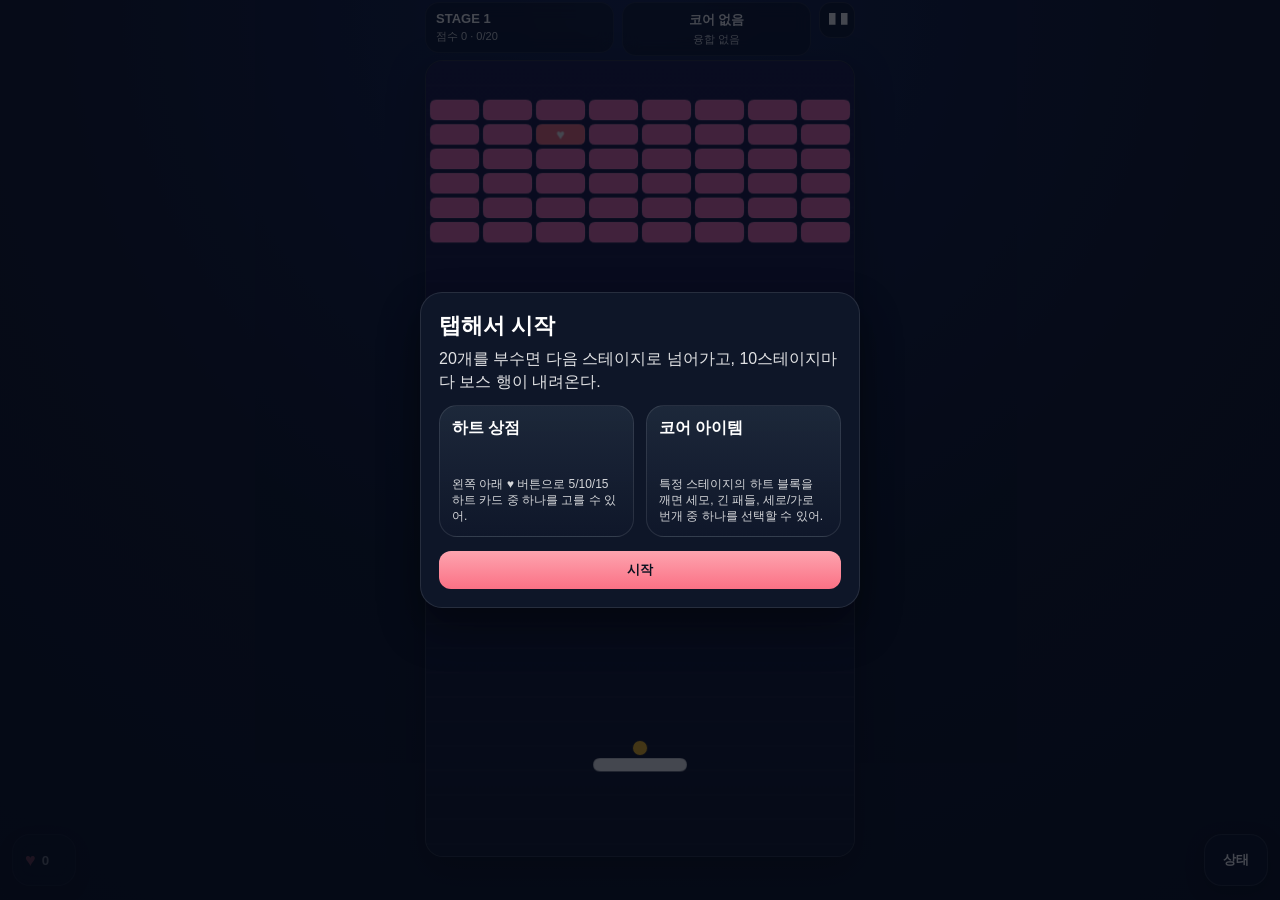
==== index.html @ 4502ea34 "Add files via upload" ====
<!DOCTYPE html>
<html lang="ko">
<head>
  <meta charset="UTF-8" />
  <meta name="viewport" content="width=device-width, initial-scale=1.0, viewport-fit=cover" />
  <meta name="theme-color" content="#0f172a" />
  <meta name="apple-mobile-web-app-capable" content="yes" />
  <meta name="apple-mobile-web-app-status-bar-style" content="black-translucent" />
  <meta name="apple-mobile-web-app-title" content="유미 벽돌깨기" />
  <title>유미 벽돌깨기</title>
  <link rel="manifest" href="manifest.json?v=7" />
  <link rel="apple-touch-icon" href="apple-touch-icon.png" />
  <link rel="stylesheet" href="styles.css?v=7" />
</head>
<body>
  <div class="app">
    <div class="topbar">
      <div class="stat-group left">
        <div id="stageInfo">STAGE 1</div>
        <div id="scoreInfo">점수 0</div>
      </div>
      <div class="stat-group center">
        <div id="itemLevelInfo">코어 없음</div>
        <div id="fusionInfo">융합 없음</div>
      </div>
      <button id="pauseBtn" class="pause-btn" aria-label="일시정지">❚❚</button>
    </div>

    <canvas id="game" width="420" height="780"></canvas>

    <button id="shopBtn" class="corner-btn shop-btn" aria-label="상점">
      <span class="heart">♥</span>
      <span id="heartCount">0</span>
    </button>

    <button id="statusBtn" class="corner-btn status-btn" aria-label="상태">상태</button>

    <div id="overlay" class="overlay hidden"></div>
  </div>

  <script src="game.js?v=7"></script>
</body>
</html>
---- styles.css ----
* { box-sizing: border-box; }
html, body {
  margin: 0;
  padding: 0;
  background: #0b1220;
  color: #fff;
  font-family: -apple-system, BlinkMacSystemFont, "Segoe UI", Roboto, sans-serif;
}
body { min-height: 100vh; }
.app {
  min-height: 100vh;
  display: flex;
  flex-direction: column;
  align-items: center;
  justify-content: flex-start;
  padding: env(safe-area-inset-top) 8px calc(8px + env(safe-area-inset-bottom));
  position: relative;
  background: radial-gradient(circle at top, #172554 0%, #0f172a 55%, #0b1120 100%);
}
.topbar {
  width: min(98vw, 430px);
  display: grid;
  grid-template-columns: 1fr 1fr auto;
  gap: 8px;
  align-items: start;
  margin: 2px 0 4px;
}
.stat-group {
  background: rgba(15, 23, 42, 0.66);
  border: 1px solid rgba(255,255,255,0.08);
  border-radius: 14px;
  padding: 8px 10px;
  backdrop-filter: blur(8px);
  min-height: 48px;
}
.stat-group.center { text-align: center; }
.stat-group > div:first-child { font-size: 13px; font-weight: 800; }
.stat-group > div:last-child { font-size: 11px; opacity: 0.82; margin-top: 3px; }
.pause-btn {
  align-self: stretch;
  width: 36px;
  height: 36px;
  border: none;
  border-radius: 12px;
  background: rgba(15,23,42,0.78);
  color: #fff;
  font-weight: 900;
  font-size: 12px;
  border: 1px solid rgba(255,255,255,0.1);
}
#game {
  width: min(98vw, 430px);
  height: auto;
  border-radius: 18px;
  border: 1px solid rgba(255,255,255,0.12);
  box-shadow: 0 12px 36px rgba(0,0,0,0.35);
  display: block;
  touch-action: none;
  background: linear-gradient(180deg, #0f172a 0%, #111827 100%);
}
.corner-btn {
  position: fixed;
  bottom: calc(14px + env(safe-area-inset-bottom));
  min-width: 64px;
  min-height: 52px;
  border: none;
  border-radius: 18px;
  padding: 8px 12px;
  font-weight: 800;
  background: rgba(15,23,42,0.85);
  color: #fff;
  border: 1px solid rgba(255,255,255,0.1);
  box-shadow: 0 6px 18px rgba(0,0,0,0.25);
  backdrop-filter: blur(8px);
}
.shop-btn { left: 12px; display: flex; align-items: center; gap: 6px; }
.shop-btn .heart { font-size: 18px; color: #fb7185; }
.shop-btn.disabled { opacity: 0.4; }
.status-btn { right: 12px; }
.overlay.hidden { display: none; }
.overlay {
  position: fixed;
  inset: 0;
  background: rgba(3,7,18,0.74);
  display: flex;
  align-items: center;
  justify-content: center;
  padding: 20px;
  z-index: 20;
}
.modal {
  width: min(94vw, 440px);
  max-height: 90vh;
  overflow-y: auto;
  background: rgba(15,23,42,0.96);
  border: 1px solid rgba(255,255,255,0.1);
  border-radius: 22px;
  box-shadow: 0 20px 40px rgba(0,0,0,0.4);
  padding: 18px;
}
.modal h2 {
  margin: 0 0 6px;
  font-size: 22px;
}
.modal p { margin: 0 0 12px; line-height: 1.45; color: rgba(255,255,255,0.88); }
.cards {
  display: grid;
  gap: 12px;
}
.cards.cols-3 {
  grid-template-columns: repeat(3, 1fr);
}
.cards.cols-2 {
  grid-template-columns: repeat(2, 1fr);
}
.card {
  border-radius: 18px;
  padding: 12px;
  background: linear-gradient(180deg, rgba(30,41,59,0.95) 0%, rgba(15,23,42,1) 100%);
  border: 1px solid rgba(255,255,255,0.1);
  min-height: 132px;
  display: flex;
  flex-direction: column;
  justify-content: space-between;
  gap: 8px;
}
.card h3 { margin: 0; font-size: 16px; }
.card .cost { font-size: 12px; font-weight: 800; color: #fda4af; }
.card .desc { font-size: 12px; color: rgba(255,255,255,0.82); line-height: 1.35; }
.card button, .modal .ghost-btn, .modal .primary-btn {
  border: none;
  border-radius: 12px;
  padding: 10px 12px;
  font-weight: 800;
  color: #08111f;
}
.card button, .modal .primary-btn { background: linear-gradient(180deg, #fda4af 0%, #fb7185 100%); }
.card button.disabled { opacity: 0.4; }
.modal .ghost-btn {
  background: rgba(255,255,255,0.08);
  color: #fff;
  border: 1px solid rgba(255,255,255,0.1);
}
.modal .actions {
  display: flex;
  gap: 10px;
  margin-top: 14px;
}
.kv { display: grid; grid-template-columns: 1fr auto; gap: 8px; padding: 6px 0; border-bottom: 1px solid rgba(255,255,255,0.08); font-size: 13px; }
.kv:last-child { border-bottom: none; }
.big-love {
  font-size: 32px;
  font-weight: 900;
  text-align: center;
  color: #fda4af;
  text-shadow: 0 0 18px rgba(251,113,133,0.5);
}
.center-note { text-align: center; }
@media (max-width: 420px) {
  .cards.cols-3 { grid-template-columns: 1fr; }
  .cards.cols-2 { grid-template-columns: 1fr; }
}
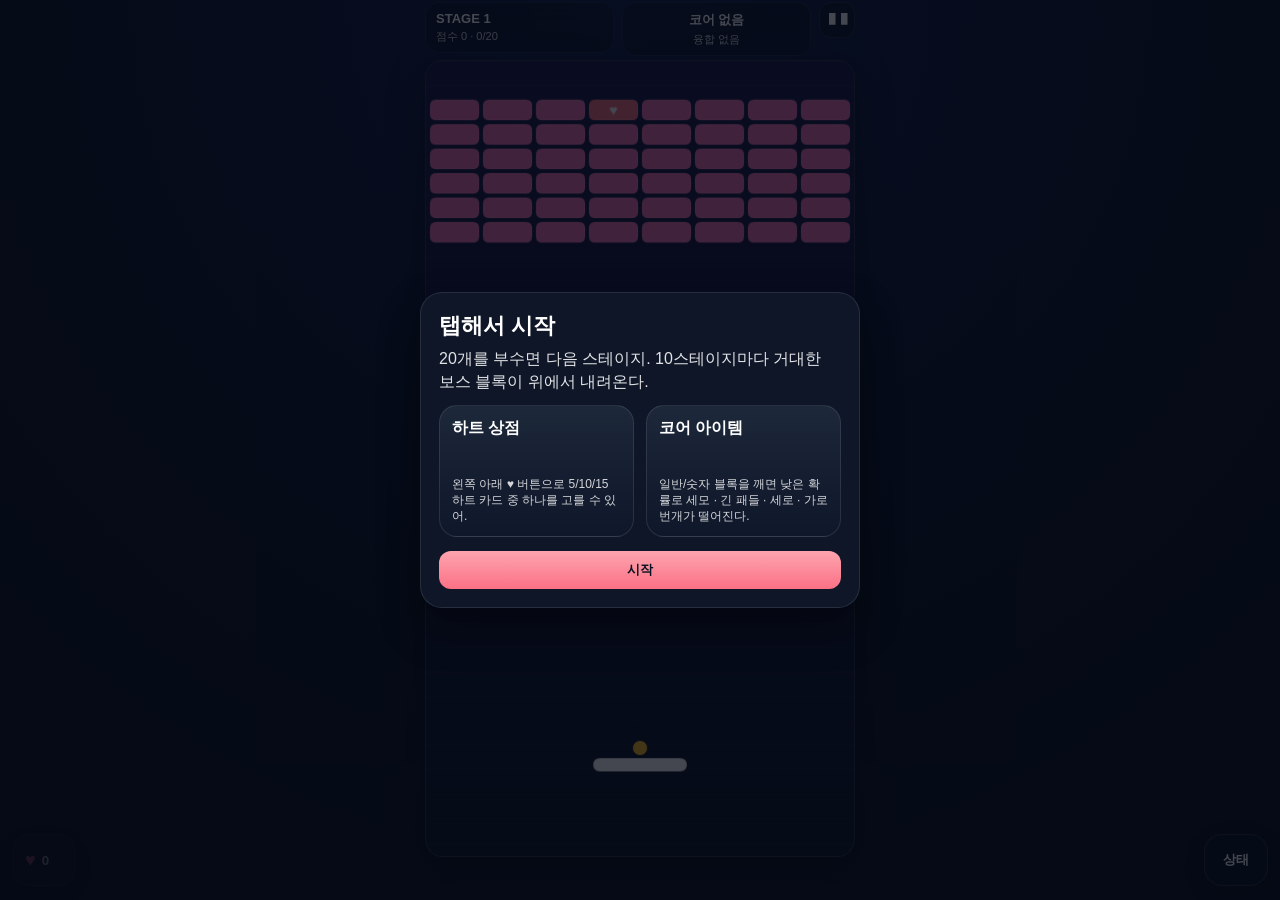
==== commit 58772a90: "Add files via upload" ====
--- a/index.html
+++ b/index.html
@@ -8,9 +8,9 @@
   <meta name="apple-mobile-web-app-status-bar-style" content="black-translucent" />
   <meta name="apple-mobile-web-app-title" content="유미 벽돌깨기" />
   <title>유미 벽돌깨기</title>
-  <link rel="manifest" href="manifest.json?v=7" />
+  <link rel="manifest" href="manifest.json?v=9" />
   <link rel="apple-touch-icon" href="apple-touch-icon.png" />
-  <link rel="stylesheet" href="styles.css?v=7" />
+  <link rel="stylesheet" href="styles.css?v=9" />
 </head>
 <body>
   <div class="app">
@@ -38,6 +38,6 @@
     <div id="overlay" class="overlay hidden"></div>
   </div>
 
-  <script src="game.js?v=7"></script>
+  <script src="game.js?v=9"></script>
 </body>
 </html>
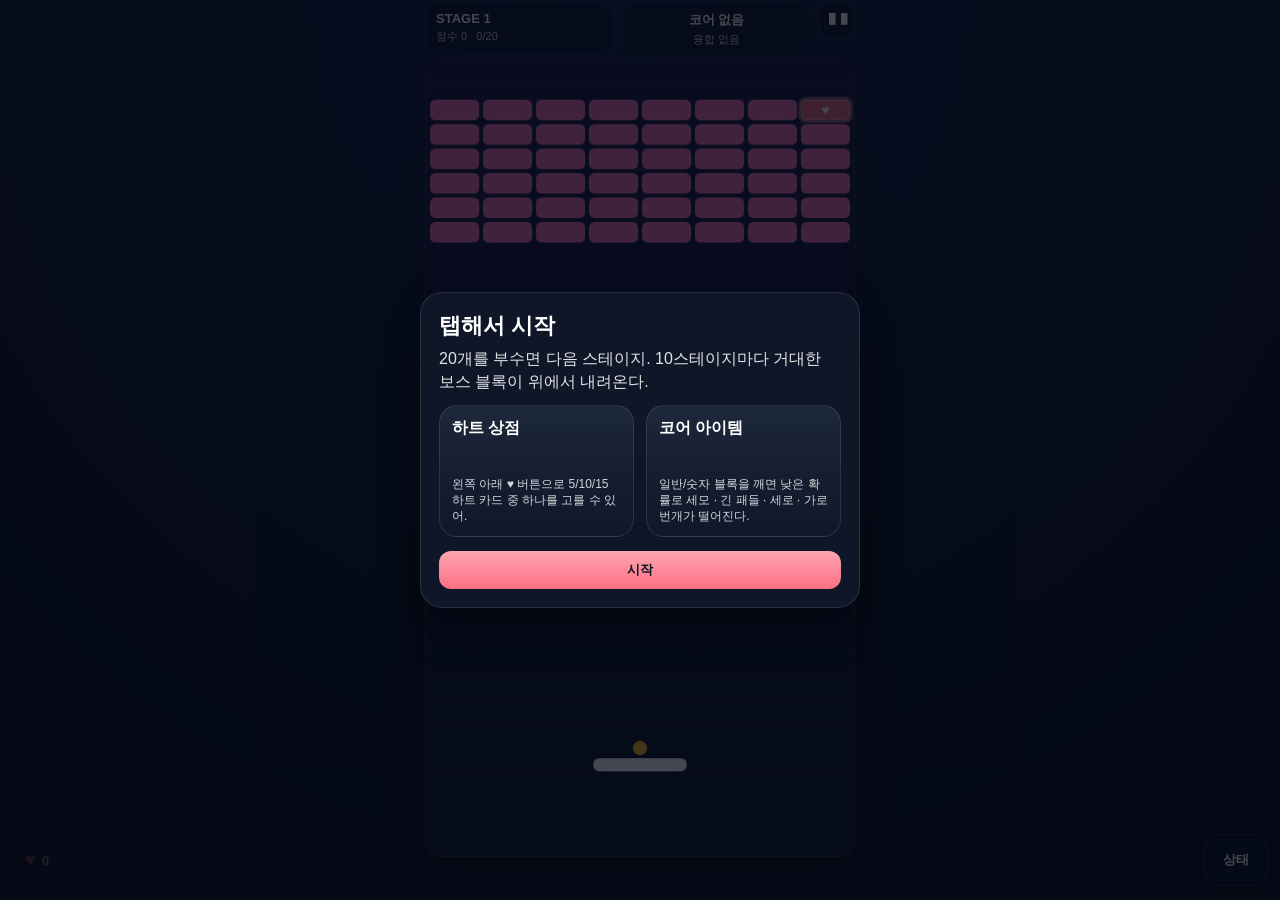
==== commit 7760e2bb: "Add files via upload" ====
--- a/index.html
+++ b/index.html
@@ -8,9 +8,9 @@
   <meta name="apple-mobile-web-app-status-bar-style" content="black-translucent" />
   <meta name="apple-mobile-web-app-title" content="유미 벽돌깨기" />
   <title>유미 벽돌깨기</title>
-  <link rel="manifest" href="manifest.json?v=9" />
+  <link rel="manifest" href="manifest.json?v=11" />
   <link rel="apple-touch-icon" href="apple-touch-icon.png" />
-  <link rel="stylesheet" href="styles.css?v=9" />
+  <link rel="stylesheet" href="styles.css?v=11" />
 </head>
 <body>
   <div class="app">
@@ -38,6 +38,6 @@
     <div id="overlay" class="overlay hidden"></div>
   </div>
 
-  <script src="game.js?v=9"></script>
+  <script src="game.js?v=11"></script>
 </body>
 </html>
--- a/styles.css
+++ b/styles.css
@@ -160,3 +160,5 @@
   .cards.cols-3 { grid-template-columns: 1fr; }
   .cards.cols-2 { grid-template-columns: 1fr; }
 }
+
+.card .preview { color: #fde68a; font-weight: 700; }
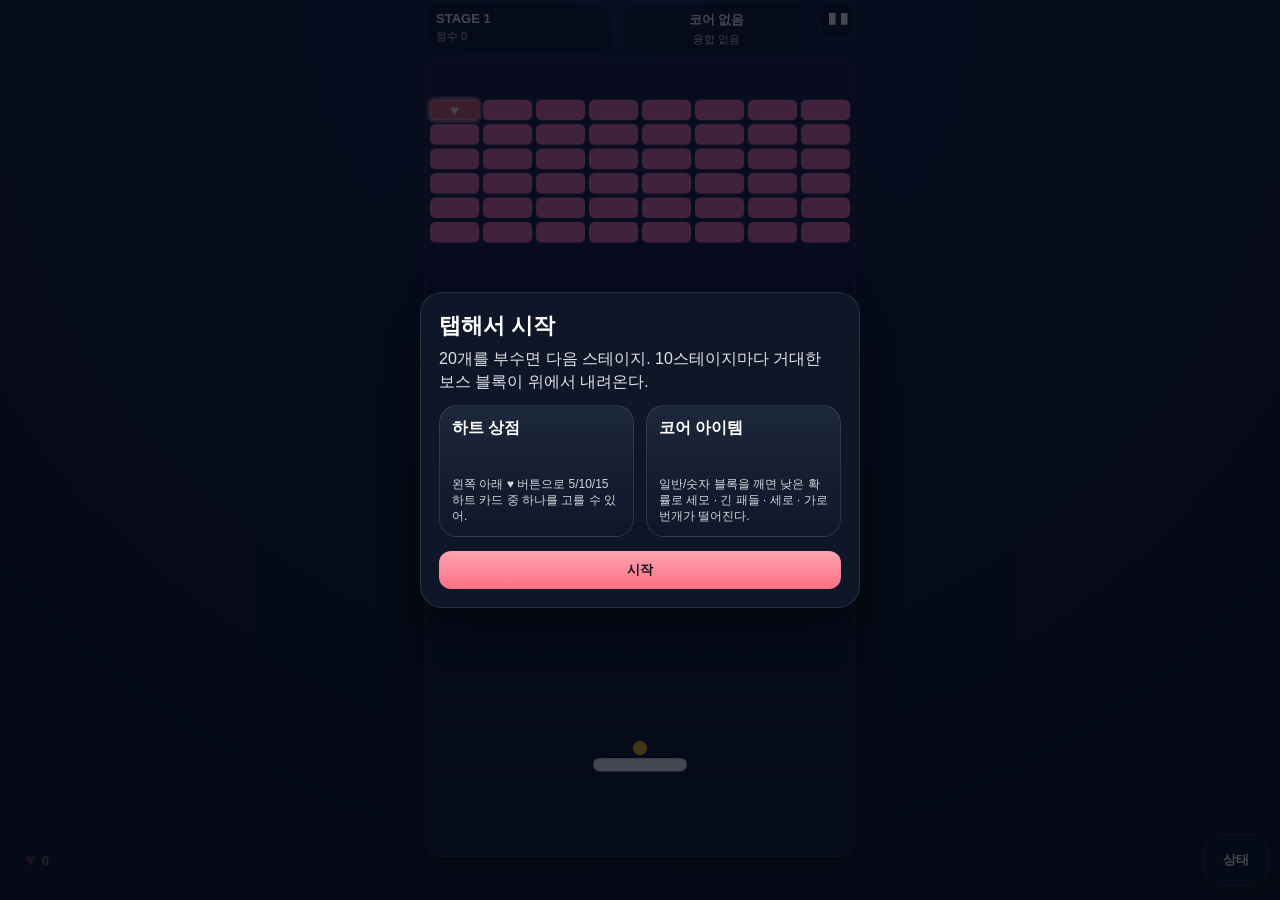
==== commit 39c8c55c: "Add files via upload" ====
--- a/index.html
+++ b/index.html
@@ -8,9 +8,9 @@
   <meta name="apple-mobile-web-app-status-bar-style" content="black-translucent" />
   <meta name="apple-mobile-web-app-title" content="유미 벽돌깨기" />
   <title>유미 벽돌깨기</title>
-  <link rel="manifest" href="manifest.json?v=11" />
+  <link rel="manifest" href="manifest.json?v=14fix" />
   <link rel="apple-touch-icon" href="apple-touch-icon.png" />
-  <link rel="stylesheet" href="styles.css?v=11" />
+  <link rel="stylesheet" href="styles.css?v=14fix" />
 </head>
 <body>
   <div class="app">
@@ -38,6 +38,6 @@
     <div id="overlay" class="overlay hidden"></div>
   </div>
 
-  <script src="game.js?v=11"></script>
+  <script src="game.js?v=14fix"></script>
 </body>
 </html>
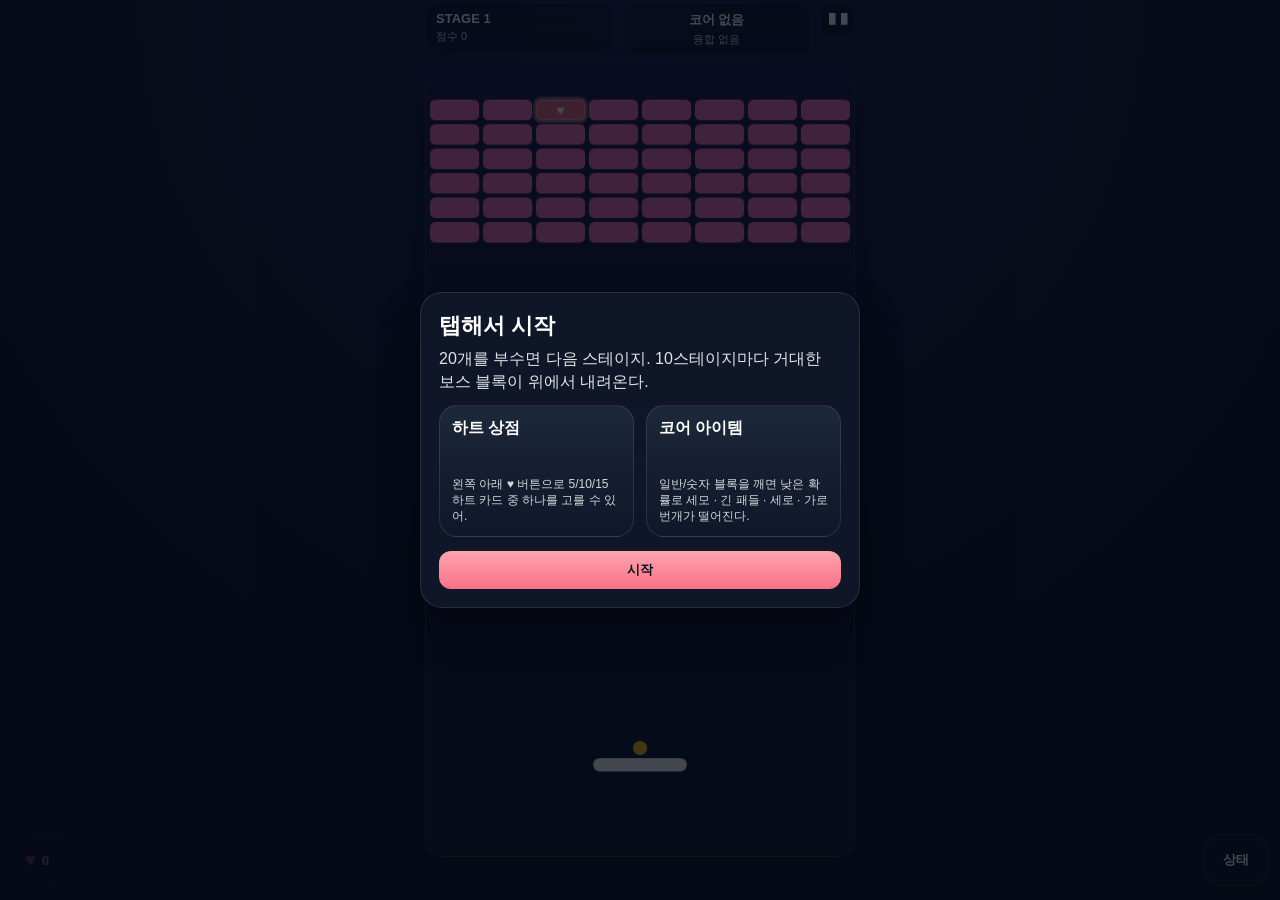
==== commit e5d11746: "Add files via upload" ====
--- a/index.html
+++ b/index.html
@@ -8,9 +8,175 @@
   <meta name="apple-mobile-web-app-status-bar-style" content="black-translucent" />
   <meta name="apple-mobile-web-app-title" content="유미 벽돌깨기" />
   <title>유미 벽돌깨기</title>
-  <link rel="manifest" href="manifest.json?v=14fix" />
-  <link rel="apple-touch-icon" href="apple-touch-icon.png" />
-  <link rel="stylesheet" href="styles.css?v=14fix" />
+  
+  
+  <style>
+* { box-sizing: border-box; }
+html, body {
+  margin: 0;
+  padding: 0;
+  background: #0b1220;
+  color: #fff;
+  font-family: -apple-system, BlinkMacSystemFont, "Segoe UI", Roboto, sans-serif;
+}
+body { min-height: 100vh; }
+.app {
+  min-height: 100vh;
+  display: flex;
+  flex-direction: column;
+  align-items: center;
+  justify-content: flex-start;
+  padding: env(safe-area-inset-top) 8px calc(8px + env(safe-area-inset-bottom));
+  position: relative;
+  background: radial-gradient(circle at top, #172554 0%, #0f172a 55%, #0b1120 100%);
+}
+.topbar {
+  width: min(98vw, 430px);
+  display: grid;
+  grid-template-columns: 1fr 1fr auto;
+  gap: 8px;
+  align-items: start;
+  margin: 2px 0 4px;
+}
+.stat-group {
+  background: rgba(15, 23, 42, 0.66);
+  border: 1px solid rgba(255,255,255,0.08);
+  border-radius: 14px;
+  padding: 8px 10px;
+  backdrop-filter: blur(8px);
+  min-height: 48px;
+}
+.stat-group.center { text-align: center; }
+.stat-group > div:first-child { font-size: 13px; font-weight: 800; }
+.stat-group > div:last-child { font-size: 11px; opacity: 0.82; margin-top: 3px; }
+.pause-btn {
+  align-self: stretch;
+  width: 36px;
+  height: 36px;
+  border: none;
+  border-radius: 12px;
+  background: rgba(15,23,42,0.78);
+  color: #fff;
+  font-weight: 900;
+  font-size: 12px;
+  border: 1px solid rgba(255,255,255,0.1);
+}
+#game {
+  width: min(98vw, 430px);
+  height: auto;
+  border-radius: 18px;
+  border: 1px solid rgba(255,255,255,0.12);
+  box-shadow: 0 12px 36px rgba(0,0,0,0.35);
+  display: block;
+  touch-action: none;
+  background: linear-gradient(180deg, #0f172a 0%, #111827 100%);
+}
+.corner-btn {
+  position: fixed;
+  bottom: calc(14px + env(safe-area-inset-bottom));
+  min-width: 64px;
+  min-height: 52px;
+  border: none;
+  border-radius: 18px;
+  padding: 8px 12px;
+  font-weight: 800;
+  background: rgba(15,23,42,0.85);
+  color: #fff;
+  border: 1px solid rgba(255,255,255,0.1);
+  box-shadow: 0 6px 18px rgba(0,0,0,0.25);
+  backdrop-filter: blur(8px);
+}
+.shop-btn { left: 12px; display: flex; align-items: center; gap: 6px; }
+.shop-btn .heart { font-size: 18px; color: #fb7185; }
+.shop-btn.disabled { opacity: 0.4; }
+.status-btn { right: 12px; }
+.overlay.hidden { display: none; }
+.overlay {
+  position: fixed;
+  inset: 0;
+  background: rgba(3,7,18,0.74);
+  display: flex;
+  align-items: center;
+  justify-content: center;
+  padding: 20px;
+  z-index: 20;
+}
+.modal {
+  width: min(94vw, 440px);
+  max-height: 90vh;
+  overflow-y: auto;
+  background: rgba(15,23,42,0.96);
+  border: 1px solid rgba(255,255,255,0.1);
+  border-radius: 22px;
+  box-shadow: 0 20px 40px rgba(0,0,0,0.4);
+  padding: 18px;
+}
+.modal h2 {
+  margin: 0 0 6px;
+  font-size: 22px;
+}
+.modal p { margin: 0 0 12px; line-height: 1.45; color: rgba(255,255,255,0.88); }
+.cards {
+  display: grid;
+  gap: 12px;
+}
+.cards.cols-3 {
+  grid-template-columns: repeat(3, 1fr);
+}
+.cards.cols-2 {
+  grid-template-columns: repeat(2, 1fr);
+}
+.card {
+  border-radius: 18px;
+  padding: 12px;
+  background: linear-gradient(180deg, rgba(30,41,59,0.95) 0%, rgba(15,23,42,1) 100%);
+  border: 1px solid rgba(255,255,255,0.1);
+  min-height: 132px;
+  display: flex;
+  flex-direction: column;
+  justify-content: space-between;
+  gap: 8px;
+}
+.card h3 { margin: 0; font-size: 16px; }
+.card .cost { font-size: 12px; font-weight: 800; color: #fda4af; }
+.card .desc { font-size: 12px; color: rgba(255,255,255,0.82); line-height: 1.35; }
+.card button, .modal .ghost-btn, .modal .primary-btn {
+  border: none;
+  border-radius: 12px;
+  padding: 10px 12px;
+  font-weight: 800;
+  color: #08111f;
+}
+.card button, .modal .primary-btn { background: linear-gradient(180deg, #fda4af 0%, #fb7185 100%); }
+.card button.disabled { opacity: 0.4; }
+.modal .ghost-btn {
+  background: rgba(255,255,255,0.08);
+  color: #fff;
+  border: 1px solid rgba(255,255,255,0.1);
+}
+.modal .actions {
+  display: flex;
+  gap: 10px;
+  margin-top: 14px;
+}
+.kv { display: grid; grid-template-columns: 1fr auto; gap: 8px; padding: 6px 0; border-bottom: 1px solid rgba(255,255,255,0.08); font-size: 13px; }
+.kv:last-child { border-bottom: none; }
+.big-love {
+  font-size: 32px;
+  font-weight: 900;
+  text-align: center;
+  color: #fda4af;
+  text-shadow: 0 0 18px rgba(251,113,133,0.5);
+}
+.center-note { text-align: center; }
+@media (max-width: 420px) {
+  .cards.cols-3 { grid-template-columns: 1fr; }
+  .cards.cols-2 { grid-template-columns: 1fr; }
+}
+
+.card .preview { color: #fde68a; font-weight: 700; }
+
+</style>
 </head>
 <body>
   <div class="app">
@@ -38,6 +204,1658 @@
     <div id="overlay" class="overlay hidden"></div>
   </div>
 
-  <script src="game.js?v=14fix"></script>
+  <script>
+const canvas = document.getElementById('game');
+const ctx = canvas.getContext('2d');
+
+const stageInfoEl = document.getElementById('stageInfo');
+const scoreInfoEl = document.getElementById('scoreInfo');
+const itemLevelInfoEl = document.getElementById('itemLevelInfo');
+const fusionInfoEl = document.getElementById('fusionInfo');
+const pauseBtn = document.getElementById('pauseBtn');
+const shopBtn = document.getElementById('shopBtn');
+const heartCountEl = document.getElementById('heartCount');
+const statusBtn = document.getElementById('statusBtn');
+const overlayEl = document.getElementById('overlay');
+
+const W = canvas.width;
+const H = canvas.height;
+const STORAGE_KEY = 'yumi_brick_breaker_stage_shop_v14';
+
+const THEMES = [
+  { top: '#1e1b4b', bottom: '#0f172a', block: '#f472b6', number: '#fbcfe8', boss: '#fb7185', accent: '#f9a8d4', line: '#fdf2f8' },
+  { top: '#082f49', bottom: '#0f172a', block: '#38bdf8', number: '#bae6fd', boss: '#60a5fa', accent: '#7dd3fc', line: '#e0f2fe' },
+  { top: '#312e81', bottom: '#0f172a', block: '#a78bfa', number: '#ddd6fe', boss: '#c084fc', accent: '#c4b5fd', line: '#f5f3ff' },
+  { top: '#3f1d2e', bottom: '#0f172a', block: '#fb7185', number: '#fecdd3', boss: '#f97316', accent: '#fda4af', line: '#fff1f2' },
+  { top: '#1f2937', bottom: '#0f172a', block: '#f8fafc', number: '#cbd5e1', boss: '#f59e0b', accent: '#fde68a', line: '#ffffff' }
+];
+
+const BRICK = {
+  cols: 8,
+  gap: 4,
+  height: 20,
+  top: 38,
+};
+BRICK.width = Math.floor((W - 8 - BRICK.gap * (BRICK.cols - 1)) / BRICK.cols);
+BRICK.left = 4;
+const ROW_STEP = BRICK.height + BRICK.gap;
+const START_ROWS = 6;
+const BASE_PADDLE = { width: 92, height: 13, y: H - 96 };
+const BALL_RADIUS = 7;
+const BASE_BALL_SPEED = 5.2;
+const LOVE_DELAY = 3000;
+const LASER_INTERVAL = 7000;
+const MISSILE_INTERVAL = 380;
+const MAX_STAGE_ROW_INTERVAL = 8000;
+const CORE_DROP_CHANCE = 0.025;
+
+const save = loadSave();
+const state = {
+  stage: 1,
+  score: 0,
+  totalLove: save.totalLove || 0,
+  runLove: 0,
+  destroyedThisStage: 0,
+  destroyedTotal: 0,
+  status: 'start', // start, playing, paused, shop, status, choose, love, gameover1, gameover2
+  previousStatus: 'start',
+  rowTimer: 0,
+  lastTime: 0,
+  bossStage: false,
+  bossSpawnAnim: 0,
+  bossHp: 0,
+  bossMaxHp: 0,
+  hearts: 0,
+  comboTextUntil: 0,
+  comboText: '',
+  overlaysLocked: false,
+  particles: [],
+  floatingTexts: [],
+  missiles: [],
+  beams: [],
+  lastVerticalAt: 0,
+  lastHorizontalAt: 0,
+  lastMissileAt: 0,
+  pauseRequested: false,
+  loveUntil: 0,
+  gameOverTapCount: 0,
+  selectedCoreUntil: 0,
+  shopOffers: [],
+  heartCycleProgress: 0,
+  heartScheduledRow: 1 + Math.floor(Math.random() * 5),
+  itemLevels: {
+    triangle: 0,
+    long: 0,
+    vlaser: 0,
+    hlaser: 0,
+  },
+  upgrades: {
+    crit: 0,
+    attack: 0,
+    maxBallBonus: 0,
+    bomb: 0,
+    giantBall: 0,
+    speed: 0,
+    leftDrone: 0,
+    rightDrone: 0,
+    shield: 0,
+  },
+};
+
+const paddle = {
+  x: W / 2 - BASE_PADDLE.width / 2,
+  y: BASE_PADDLE.y,
+  width: BASE_PADDLE.width,
+  height: BASE_PADDLE.height,
+};
+
+let bricks = [];
+let balls = [];
+let drones = [];
+let items = [];
+let debuffs = [];
+
+
+function updateHUD() {
+  stageInfoEl.textContent = `STAGE ${state.stage}`;
+  scoreInfoEl.textContent = `점수 ${Math.floor(state.score)}`;
+  heartCountEl.textContent = String(state.hearts);
+
+  const coreParts = [];
+  if (state.itemLevels.triangle > 0) coreParts.push(`△ Lv${state.itemLevels.triangle}`);
+  if (state.itemLevels.long > 0) coreParts.push(`━ Lv${state.itemLevels.long}`);
+  if (state.itemLevels.vlaser > 0) coreParts.push(`│⚡ Lv${state.itemLevels.vlaser}`);
+  if (state.itemLevels.hlaser > 0) coreParts.push(`─⚡ Lv${state.itemLevels.hlaser}`);
+  itemLevelInfoEl.textContent = coreParts.length ? coreParts.join('  ') : '코어 없음';
+
+  const fusionParts = [];
+  if (state.upgrades.crit > 0) fusionParts.push(`치명 ${state.upgrades.crit * 5}%`);
+  if (state.upgrades.attack > 0) fusionParts.push(`공격 +${(state.upgrades.attack * 0.25).toFixed(2)}`);
+  if (state.upgrades.maxBallBonus > 0) fusionParts.push(`최대공 +${state.upgrades.maxBallBonus}`);
+  if (state.upgrades.bomb > 0) fusionParts.push(`폭탄 Lv${state.upgrades.bomb}`);
+  if (state.upgrades.giantBall > 0) fusionParts.push(`거대공 Lv${state.upgrades.giantBall}`);
+  if (state.upgrades.speed > 0) fusionParts.push(`속도 +${(state.upgrades.speed * 0.5).toFixed(1)}`);
+  if (state.upgrades.leftDrone > 0) fusionParts.push(`좌드론 Lv${state.upgrades.leftDrone}`);
+  if (state.upgrades.rightDrone > 0) fusionParts.push(`우드론 Lv${state.upgrades.rightDrone}`);
+  if (state.upgrades.shield > 0) fusionParts.push(`실드 ${state.upgrades.shield}`);
+  fusionInfoEl.textContent = fusionParts.length ? fusionParts.join(' · ') : '융합 없음';
+
+  if (state.hearts >= 5) shopBtn.classList.remove('disabled');
+  else shopBtn.classList.add('disabled');
+}
+
+
+function loadSave() {
+  try {
+    return JSON.parse(localStorage.getItem(STORAGE_KEY)) || {};
+  } catch {
+    return {};
+  }
+}
+
+function persistSave() {
+  localStorage.setItem(STORAGE_KEY, JSON.stringify({
+    totalLove: state.totalLove,
+  }));
+}
+
+function theme() {
+  return THEMES[Math.floor((state.stage - 1) / 10) % THEMES.length];
+}
+
+function nowMs() { return performance.now(); }
+function clamp(v, min, max) { return Math.max(min, Math.min(max, v)); }
+function rand(min, max) { return min + Math.random() * (max - min); }
+function choice(arr) { return arr[Math.floor(Math.random() * arr.length)]; }
+
+function mainFusionText() {
+  const i = state.itemLevels;
+  if (i.vlaser > 0 && i.hlaser > 0) return '융합: 십자 번개';
+  if (i.triangle > 0 && i.long > 0) return '융합: 와이드 스플릿';
+  if (i.triangle > 0) return '융합: 스플릿';
+  if (i.long > 0) return '융합: 와이드';
+  if (i.vlaser > 0) return '융합: 세로 번개';
+  if (i.hlaser > 0) return '융합: 가로 번개';
+  return '융합 없음';
+}
+
+function coreLevelText() {
+  const entries = [];
+  if (state.itemLevels.triangle) entries.push(`세모 Lv.${state.itemLevels.triangle}`);
+  if (state.itemLevels.long) entries.push(`패들 Lv.${state.itemLevels.long}`);
+  if (state.itemLevels.vlaser) entries.push(`세로 Lv.${state.itemLevels.vlaser}`);
+  if (state.itemLevels.hlaser) entries.push(`가로 Lv.${state.itemLevels.hlaser}`);
+  return entries.length ? entries.join(' · ') : '코어 없음';
+}
+
+function randomCoreType() {
+  return choice(['triangle', 'long', 'vlaser', 'hlaser']);
+}
+
+function spawnCoreDropFromBrick(brick) {
+  items.push({
+    x: brick.x + brick.width / 2,
+    y: brick.y + brick.height / 2,
+    vy: 1.65,
+    vx: rand(-0.35, 0.35),
+    wobble: rand(0, Math.PI * 2),
+    rotation: rand(-0.2, 0.2),
+    spin: rand(-0.04, 0.04),
+    type: randomCoreType(),
+    size: 23,
+    collectAfter: nowMs() + 700,
+  });
+}
+
+function attackPower() { return 1 + state.upgrades.attack * 0.25; }
+function critChance() { return state.upgrades.crit * 0.05; }
+function ballSpeed() { return BASE_BALL_SPEED + state.upgrades.speed * 0.5; }
+function shieldCount() { return state.upgrades.shield || 0; }
+function longMultiplier() {
+  const lv = state.itemLevels.long;
+  if (lv <= 0) return 1;
+  return 1 + (3 * lv) / 10; // Lv10 => x4.0 (old Lv3 scale)
+}
+function maxBallCount() {
+  const base = Math.max(1, state.itemLevels.triangle + 1);
+  return base + (state.upgrades.maxBallBonus || 0);
+}
+
+function splitCountForLevel() {
+  const lv = state.itemLevels.triangle;
+  if (lv <= 0) return 0;
+  return lv + 1;
+}
+function lightningCount(lv) {
+  if (lv <= 0) return 0;
+  if (lv >= 10) return 5;
+  if (lv >= 7) return 4;
+  if (lv >= 5) return 3;
+  if (lv >= 3) return 2;
+  return 1;
+}
+function dronePower(side) {
+  const v = side === 'left' ? state.upgrades.leftDrone : state.upgrades.rightDrone;
+  return v * 0.5;
+}
+
+function bossNumber() { return Math.floor(state.stage / 10); }
+function bossDebuffCount() {
+  const n = bossNumber();
+  if (n >= 121) return 12;
+  if (n >= 111) return 10;
+  if (n >= 101) return 10;
+  if (n >= 31) return 3;
+  if (n >= 21) return 2;
+  if (n >= 11) return 1;
+  return 0;
+}
+function bossReinforcementCount() {
+  const n = bossNumber();
+  if (n >= 121) return 12;
+  if (n >= 111) return 10;
+  return 5;
+}
+function bossDebuffInterval() {
+  return bossNumber() >= 121 ? 1500 : 2000;
+}
+function strongestBlockHp() {
+  const plan = currentNumberBlockPlan();
+  return Math.max(1, plan.hp);
+}
+
+function rowIntervalMs() {
+  if (state.stage >= 250) return 500;
+  if (state.stage >= 200) return 700;
+  if (state.stage >= 100) return 1000;
+  if (state.stage >= 70) return 2000;
+  const bucket = Math.floor((state.stage - 1) / 10);
+  return Math.max(3000, 8000 - bucket * 1000);
+}
+
+function currentNumberBlockPlan() {
+  if (state.stage === 1) return { hp: 1, count: 0 };
+  const cycleIndex = state.stage - 2;
+  return {
+    hp: 2 + Math.floor(cycleIndex / 6),
+    count: Math.min(BRICK.cols, 1 + (cycleIndex % 6)),
+  };
+}
+
+function addFloatingText(text, x, y, color = '#ffffff', size = 16) {
+  state.floatingTexts.push({ text, x, y, color, size, until: nowMs() + 900 });
+}
+
+function addParticles(x, y, color, count = 12, speed = 2.4) {
+  for (let i = 0; i < count; i += 1) {
+    const angle = Math.random() * Math.PI * 2;
+    const s = rand(0.4, speed);
+    state.particles.push({ x, y, vx: Math.cos(angle) * s, vy: Math.sin(angle) * s, size: rand(2, 4), color, until: nowMs() + rand(300, 700) });
+  }
+}
+
+function makeBall(x, y, angle = -Math.PI / 2) {
+  const speed = ballSpeed();
+  return {
+    x,
+    y,
+    vx: Math.cos(angle) * speed,
+    vy: Math.sin(angle) * speed,
+    r: BALL_RADIUS,
+    held: false,
+    paddleHits: 0,
+    skipSplitUntil: 0,
+    bombReady: false,
+  };
+}
+
+function resetPaddle() {
+  paddle.width = BASE_PADDLE.width * longMultiplier();
+  paddle.height = BASE_PADDLE.height;
+  paddle.x = clamp(paddle.x, 0, W - paddle.width);
+}
+
+function syncHeldBalls() {
+  const held = balls.filter((b) => b.held);
+  if (!held.length) return;
+  const center = paddle.x + paddle.width / 2;
+  const spread = Math.min(10, paddle.width / 6);
+  held.forEach((ball, idx) => {
+    const offset = (idx - (held.length - 1) / 2) * spread;
+    ball.x = center + offset;
+    ball.y = paddle.y - 10;
+    ball.vx = 0;
+    ball.vy = 0;
+  });
+}
+
+function launchHeldBalls(targetX, targetY) {
+  const held = balls.filter((b) => b.held);
+  if (!held.length) return;
+  let dx = targetX - (paddle.x + paddle.width / 2);
+  let dy = targetY - paddle.y;
+  if (dy > -30) dy = -30;
+  const baseAngle = Math.atan2(dy, dx);
+  const fan = held.length > 1 ? Math.min(Math.PI / 3, held.length * 0.08) : 0;
+  held.forEach((ball, idx) => {
+    const offset = held.length > 1 ? (-fan / 2) + (fan * idx) / (held.length - 1) : 0;
+    ball.held = false;
+    const speed = ballSpeed();
+    ball.vx = Math.cos(baseAngle + offset) * speed;
+    ball.vy = Math.sin(baseAngle + offset) * speed;
+  });
+  state.status = 'playing';
+}
+
+function createBrick(col, row, type = 'normal', hp = 1) {
+  const x = BRICK.left + col * (BRICK.width + BRICK.gap);
+  const y = BRICK.top + row * ROW_STEP;
+  return {
+    x,
+    y,
+    col,
+    row,
+    width: BRICK.width,
+    height: BRICK.height,
+    type,
+    hp,
+    maxHp: hp,
+  };
+}
+
+function allBlocksCleared() {
+  return bricks.every((b) => b.destroyed || b.type === 'boss');
+}
+
+function createStageRows() {
+  bricks = [];
+  resetPaddle();
+  state.heartCycleProgress = 0;
+  state.heartScheduledRow = 1 + Math.floor(Math.random() * 5);
+  const heartCol = Math.floor(rand(0, BRICK.cols));
+  const numberPlan = currentNumberBlockPlan();
+  const protectedCols = new Set();
+  if (numberPlan.count > 0) {
+    while (protectedCols.size < numberPlan.count) protectedCols.add(Math.floor(rand(0, BRICK.cols)));
+  }
+  for (let r = 0; r < START_ROWS; r += 1) {
+    for (let c = 0; c < BRICK.cols; c += 1) {
+      let type = 'normal';
+      let hp = 1;
+      if (r === 0 && c === heartCol) {
+        type = 'heart';
+      } else if (protectedCols.has(c) && r >= START_ROWS - 2) {
+        type = 'number';
+        hp = numberPlan.hp;
+      }
+      bricks.push(createBrick(c, r, type, hp));
+    }
+  }
+}
+
+function maybeMarkNewRowHeart(newRowBricks) {
+  state.heartCycleProgress += 1;
+  if (state.heartCycleProgress === state.heartScheduledRow && newRowBricks.length) {
+    const target = choice(newRowBricks);
+    target.type = 'heart';
+    target.hp = 1;
+    target.maxHp = 1;
+  }
+  if (state.heartCycleProgress >= 5) {
+    state.heartCycleProgress = 0;
+    state.heartScheduledRow = 1 + Math.floor(Math.random() * 5);
+  }
+}
+
+function createBossStage() {
+  if (bricks.some((b) => !b.destroyed && b.type === 'boss')) return;
+  const hp = (state.stage + 10) * 2;
+  state.bossMaxHp = hp;
+  state.bossHp = hp;
+  const spawnY = BRICK.top - 3 * ROW_STEP;
+  bricks.push({
+    x: BRICK.left,
+    y: spawnY,
+    targetY: BRICK.top,
+    width: W - 8,
+    height: BRICK.height * 3 + BRICK.gap * 2,
+    type: 'boss',
+    hp,
+    maxHp: hp,
+    destroyed: false,
+  });
+}
+
+function initStage() {
+  state.rowTimer = 0;
+  state.bossStage = state.stage % 10 === 0;
+  state.destroyedThisStage = 0;
+  if (!balls.length) {
+    balls = [makeBall(paddle.x + paddle.width / 2, paddle.y - 12)];
+    balls[0].held = true;
+  }
+  syncHeldBalls();
+  updateHUD();
+}
+
+function fullReset() {
+  state.stage = 1;
+  state.score = 0;
+  state.runLove = 0;
+  state.destroyedThisStage = 0;
+  state.destroyedTotal = 0;
+  state.status = 'start';
+  state.previousStatus = 'start';
+  state.lastVerticalAt = nowMs();
+  state.lastHorizontalAt = nowMs();
+  state.lastMissileAt = nowMs();
+  state.gameOverTapCount = 0;
+  state.shopOffers = [];
+  state.heartCycleProgress = 0;
+  state.heartScheduledRow = 1 + Math.floor(Math.random() * 5);
+  state.hearts = 0;
+  state.itemLevels = { triangle: 0, long: 0, vlaser: 0, hlaser: 0 };
+  state.upgrades = {
+    crit: 0,
+    attack: 0,
+    maxBallBonus: 0,
+    bomb: 0,
+    giantBall: 0,
+    speed: 0,
+    leftDrone: 0,
+    rightDrone: 0,
+    shield: 0,
+  };
+  bricks = [];
+  balls = [];
+  items = [];
+  debuffs = [];
+  state.particles = [];
+  state.floatingTexts = [];
+  state.missiles = [];
+  state.beams = [];
+  paddle.x = W / 2 - BASE_PADDLE.width / 2;
+  resetPaddle();
+  createStageRows();
+  initStage();
+}
+
+function update(dt) {
+  if (state.status === 'love') {
+    if (nowMs() >= state.loveUntil) {
+      closeOverlay();
+      balls = balls.length ? balls : [makeBall(paddle.x + paddle.width / 2, paddle.y - 12)];
+      balls.forEach((b) => { b.paddleHits = 0; });
+      state.status = 'playing';
+    }
+    return;
+  }
+  if (state.status !== 'playing') return;
+
+  updateBossAnimation(dt);
+  updateRows(dt);
+  updateAbilities(dt);
+  updateBossDebuffs();
+  updateItems();
+  updateBalls(dt);
+  updateEffects(dt);
+  syncHeldBalls();
+  checkDanger();
+  updateHUD();
+}
+
+function openOverlay(html) {
+  overlayEl.innerHTML = html;
+  overlayEl.classList.remove('hidden');
+}
+function closeOverlay() {
+  overlayEl.classList.add('hidden');
+  overlayEl.innerHTML = '';
+}
+
+function showStartOverlay() {
+  state.status = 'start';
+  openOverlay(`
+    <div class="modal">
+      <h2>탭해서 시작</h2>
+      <p>20개를 부수면 다음 스테이지. 10스테이지마다 거대한 보스 블록이 위에서 내려온다.</p>
+      <div class="cards cols-2">
+        <div class="card"><h3>하트 상점</h3><div class="desc">왼쪽 아래 ♥ 버튼으로 5/10/15 하트 카드 중 하나를 고를 수 있어.</div></div>
+        <div class="card"><h3>코어 아이템</h3><div class="desc">일반/숫자 블록을 깨면 낮은 확률로 세모 · 긴 패들 · 세로 · 가로 번개가 떨어진다.</div></div>
+      </div>
+      <div class="actions"><button id="startRunBtn" class="primary-btn" style="flex:1">시작</button></div>
+    </div>
+  `);
+  document.getElementById('startRunBtn').onclick = () => {
+    closeOverlay();
+    state.status = 'playing';
+  };
+}
+
+function showGameOverOverlay() {
+  state.status = 'gameover1';
+  state.gameOverTapCount = 0;
+  openOverlay(`
+    <div class="modal center-note">
+      <h2>게임 오버</h2>
+      <p>당신은 유미에게 <strong>${state.runLove}번</strong> 사랑한다고 말했습니다!</p>
+      <p>한 번 탭해서 계속.</p>
+    </div>
+  `);
+}
+
+function advanceGameOverTap() {
+  if (state.status === 'gameover1') {
+    state.status = 'gameover2';
+    openOverlay(`
+      <div class="modal center-note">
+        <h2>더 많이 사랑을 고백해보세요!</h2>
+        <p>한 번 더 탭하면 처음으로 돌아갑니다.</p>
+      </div>
+    `);
+    return;
+  }
+  if (state.status === 'gameover2') {
+    closeOverlay();
+    fullReset();
+    showStartOverlay();
+  }
+}
+
+function offerPreview(offer) {
+  switch (offer.key) {
+    case 'crit': {
+      const cur = Math.round(critChance() * 100);
+      return `현재 ${cur}% → ${cur + 5}%`;
+    }
+    case 'attack': {
+      const cur = attackPower();
+      return `현재 ${cur.toFixed(2)} → ${(cur + 0.25).toFixed(2)}`;
+    }
+    case 'addBall': {
+      const cur = maxBallCount();
+      return `현재 최대 ${cur}개 → ${cur + 1}개 (성공 시)`;
+    }
+    case 'bomb': {
+      const cur = state.upgrades.bomb;
+      return cur > 0 ? `현재 활성 → 폭발 반경 강화` : '5회 반사마다 1회 폭발';
+    }
+    case 'giantBall': {
+      return '현재 공 중 하나가 2배, 이미 모두 2배면 하나가 3배';
+    }
+    case 'speed': {
+      const cur = ballSpeed();
+      return `현재 ${cur.toFixed(1)} → ${(cur + 0.5).toFixed(1)}`;
+    }
+    case 'leftDrone': {
+      const cur = dronePower('left');
+      return `현재 ${cur.toFixed(1)} → ${(cur + 0.5).toFixed(1)}`;
+    }
+    case 'rightDrone': {
+      const cur = dronePower('right');
+      return `현재 ${cur.toFixed(1)} → ${(cur + 0.5).toFixed(1)}`;
+    }
+    case 'shield': {
+      const cur = shieldCount();
+      return `현재 ${cur}개 → ${Math.min(10, cur + 1)}개`;
+    }
+    default:
+      return '';
+  }
+}
+
+function showPauseOverlay() {
+  state.previousStatus = state.status;
+  state.status = 'paused';
+  openOverlay(`
+    <div class="modal center-note">
+      <h2>일시정지</h2>
+      <p>왼쪽 아래 ♥ 상점, 오른쪽 아래 상태 버튼도 사용할 수 있어.</p>
+      <div class="actions">
+        <button id="resumeBtn" class="primary-btn" style="flex:1">계속</button>
+      </div>
+    </div>
+  `);
+  document.getElementById('resumeBtn').onclick = () => {
+    closeOverlay();
+    state.status = 'playing';
+  };
+}
+
+function shopPool() {
+  return [
+    { key: 'crit', cost: 5, title: '치명타 +5%', desc: '공의 치명타 확률이 5% 증가', apply: () => state.upgrades.crit += 1 },
+    { key: 'attack', cost: 5, title: '공격력 +0.25', desc: '공격력이 0.25 증가', apply: () => state.upgrades.attack += 1 },
+    { key: 'addBall', cost: 5, title: '최대 공 +1 (25%)', desc: '25% 확률로 최대 공 개수가 1 증가', apply: () => tryIncreaseMaxBall() },
+    { key: 'bomb', cost: 10, title: '폭탄', desc: '패들에 5번 맞을 때마다 1회 폭탄 충전, 다음 충돌 때 주변에 2 데미지', apply: () => state.upgrades.bomb += 1 },
+    { key: 'giantBall', cost: 10, title: '거대 공', desc: '현재 공 중 랜덤 1개를 2배로, 이미 모두 2배면 1개를 3배로', apply: () => upgradeRandomBallSize() },
+    { key: 'speed', cost: 10, title: '속도 +0.5', desc: '공 기본 속도 +0.5', apply: () => state.upgrades.speed += 1 },
+    { key: 'leftDrone', cost: 15, title: '뿅뿅이', desc: '왼쪽 하트 드론 공격력 +0.5', apply: () => state.upgrades.leftDrone += 1 },
+    { key: 'rightDrone', cost: 15, title: '뾱뾱이', desc: '오른쪽 하트 드론 공격력 +0.5', apply: () => state.upgrades.rightDrone += 1 },
+    { key: 'shield', cost: 15, title: '실드 +1', desc: '보스 디버프 1개를 막는 패들 실드 추가', apply: () => state.upgrades.shield = Math.min(10, (state.upgrades.shield || 0) + 1) },
+  ];
+}
+
+function makeShopOffers() {
+  const costs = [5, 10, 15].map(() => choice([5, 10, 15]));
+  const pool = shopPool();
+  return costs.map((cost) => choice(pool.filter((p) => p.cost === cost)));
+}
+
+function showShopOverlay() {
+  state.previousStatus = state.status;
+  state.status = 'shop';
+  state.shopOffers = makeShopOffers();
+  openOverlay(`
+    <div class="modal">
+      <h2>하트 상점</h2>
+      <p>하트를 써서 능력치를 올려. 하트가 부족한 카드는 선택할 수 없어.</p>
+      <div class="cards cols-3" id="shopCards"></div>
+      <div class="actions"><button id="closeShopBtn" class="ghost-btn" style="flex:1">닫기</button></div>
+    </div>
+  `);
+  const wrap = document.getElementById('shopCards');
+  state.shopOffers.forEach((offer, idx) => {
+    const disabled = state.hearts < offer.cost;
+    const card = document.createElement('div');
+    card.className = 'card';
+    card.innerHTML = `
+      <div>
+        <div class="cost">${offer.cost} ♥</div>
+        <h3>${offer.title}</h3>
+        <div class="desc">${offer.desc}</div>
+        <div class="desc preview">${offerPreview(offer)}</div>
+      </div>
+      <button class="${disabled ? 'disabled' : ''}" ${disabled ? 'disabled' : ''}>선택</button>
+    `;
+    card.querySelector('button').onclick = () => {
+      if (state.hearts < offer.cost) return;
+      state.hearts -= offer.cost;
+      offer.apply();
+      persistSave();
+      closeOverlay();
+      state.status = 'paused';
+      updateHUD();
+      showPauseOverlay();
+    };
+    wrap.appendChild(card);
+  });
+  document.getElementById('closeShopBtn').onclick = () => {
+    closeOverlay();
+    state.status = 'paused';
+    showPauseOverlay();
+  };
+}
+
+function showStatusOverlay() {
+  state.previousStatus = state.status;
+  state.status = 'status';
+  openOverlay(`
+    <div class="modal">
+      <h2>현재 능력치</h2>
+      <div class="kv"><span>공격력</span><strong>${attackPower().toFixed(2)}</strong></div>
+      <div class="kv"><span>치명타</span><strong>${Math.round(critChance() * 100)}%</strong></div>
+      <div class="kv"><span>현재 공 수</span><strong>${balls.length}</strong></div>
+      <div class="kv"><span>최대 공 수</span><strong>${maxBallCount()}</strong></div>
+      <div class="kv"><span>공 속도</span><strong>${ballSpeed().toFixed(1)}</strong></div>
+      <div class="kv"><span>거대 공 업그레이드</span><strong>${state.upgrades.giantBall || 0}</strong></div>
+      <div class="kv"><span>폭탄 공</span><strong>${state.upgrades.bomb > 0 ? '활성' : '없음'}</strong></div>
+      <div class="kv"><span>실드</span><strong>${shieldCount()}</strong></div>
+      <div class="kv"><span>왼쪽 드론</span><strong>${dronePower('left').toFixed(1)}</strong></div>
+      <div class="kv"><span>오른쪽 드론</span><strong>${dronePower('right').toFixed(1)}</strong></div>
+      <div class="kv"><span>세모</span><strong>Lv.${state.itemLevels.triangle}</strong></div>
+      <div class="kv"><span>긴 패들</span><strong>Lv.${state.itemLevels.long}</strong></div>
+      <div class="kv"><span>세로 번개</span><strong>Lv.${state.itemLevels.vlaser}</strong></div>
+      <div class="kv"><span>가로 번개</span><strong>Lv.${state.itemLevels.hlaser}</strong></div>
+      <div class="kv"><span>융합 상태</span><strong>${mainFusionText().replace('융합: ', '')}</strong></div>
+      <div class="actions"><button id="closeStatusBtn" class="primary-btn" style="flex:1">닫기</button></div>
+    </div>
+  `);
+  document.getElementById('closeStatusBtn').onclick = () => {
+    closeOverlay();
+    state.status = state.previousStatus === 'playing' ? 'playing' : 'paused';
+  };
+}
+
+function upgradeRandomBallSize() {
+  if (!balls.length) {
+    addFloatingText('공 없음', paddle.x + paddle.width / 2, paddle.y - 24, '#fca5a5', 14);
+    return;
+  }
+  const normal = balls.filter((b) => b.r < BALL_RADIUS * 2);
+  const doubled = balls.filter((b) => b.r >= BALL_RADIUS * 2 && b.r < BALL_RADIUS * 3);
+  if (normal.length) {
+    const target = choice(normal);
+    target.r = BALL_RADIUS * 2;
+    addFloatingText('거대 공!', target.x, target.y, '#93c5fd', 15);
+  } else if (doubled.length) {
+    const target = choice(doubled);
+    target.r = BALL_RADIUS * 3;
+    addFloatingText('초거대 공!', target.x, target.y, '#60a5fa', 15);
+  } else {
+    addFloatingText('모든 공 최대', paddle.x + paddle.width / 2, paddle.y - 24, '#fde68a', 14);
+  }
+  state.upgrades.giantBall = (state.upgrades.giantBall || 0) + 1;
+}
+
+function spawnBossReinforcements() {
+  const count = bossReinforcementCount();
+  const hp = strongestBlockHp();
+  const used = new Set();
+  for (let i = 0; i < count; i += 1) {
+    let col = 0;
+    let row = 0;
+    let tries = 0;
+    do {
+      col = Math.floor(rand(0, BRICK.cols));
+      row = Math.floor(rand(0, Math.max(START_ROWS + 2, 8)));
+      tries += 1;
+    } while (used.has(`${col}:${row}`) && tries < 30);
+    used.add(`${col}:${row}`);
+    const existing = bricks.find((b) => !b.destroyed && b.type !== 'boss' && b.col === col && b.row === row);
+    if (existing) {
+      existing.type = 'elite';
+      existing.hp = Math.max(existing.hp, hp);
+      existing.maxHp = existing.hp;
+    } else {
+      const brick = createBrick(col, row, 'elite', hp);
+      bricks.push(brick);
+    }
+  }
+  addFloatingText('보스 증원!', W / 2, BRICK.top + 24, '#fca5a5', 20);
+}
+
+function spawnBossDebuffs() {
+  const count = bossDebuffCount();
+  if (!count) return;
+  for (let i = 0; i < count; i += 1) {
+    debuffs.push({ x: rand(24, W - 24), y: BRICK.top - 16, vy: rand(2.1, 2.8), size: 14 });
+  }
+}
+
+function randomActiveCoreKey() {
+  const keys = Object.keys(state.itemLevels).filter((k) => state.itemLevels[k] > 0);
+  return keys.length ? choice(keys) : null;
+}
+
+function applyBossDebuff() {
+  if (shieldCount() > 0) {
+    state.upgrades.shield -= 1;
+    addFloatingText('실드 방어!', paddle.x + paddle.width / 2, paddle.y - 18, '#93c5fd', 15);
+    return;
+  }
+  const hits = bossNumber() >= 121 ? 2 : 1;
+  let changed = false;
+  for (let i = 0; i < hits; i += 1) {
+    const key = randomActiveCoreKey();
+    if (!key) break;
+    state.itemLevels[key] = Math.max(0, state.itemLevels[key] - 1);
+    changed = true;
+  }
+  if (changed) {
+    resetPaddle();
+    updateHUD();
+    addFloatingText('코어 다운!', paddle.x + paddle.width / 2, paddle.y - 18, '#fca5a5', 15);
+  } else {
+    addFloatingText('디버프 무효', paddle.x + paddle.width / 2, paddle.y - 18, '#fde68a', 14);
+  }
+}
+
+function updateBossDebuffs() {
+  for (const d of debuffs) d.y += d.vy;
+  debuffs = debuffs.filter((d) => {
+    const caught = d.y + d.size >= paddle.y && d.y - d.size <= paddle.y + paddle.height && d.x >= paddle.x && d.x <= paddle.x + paddle.width;
+    if (caught) {
+      applyBossDebuff();
+      addParticles(d.x, d.y, '#f43f5e', 10, 2.5);
+      return false;
+    }
+    return d.y - d.size <= H + 20;
+  });
+}
+
+function showCoreChoice() {}
+
+function movePaddle(clientX) {
+  const rect = canvas.getBoundingClientRect();
+  const scaleX = W / rect.width;
+  paddle.x = clamp((clientX - rect.left) * scaleX - paddle.width / 2, 0, W - paddle.width);
+  syncHeldBalls();
+}
+
+function pointerPos(clientX, clientY) {
+  const rect = canvas.getBoundingClientRect();
+  const scaleX = W / rect.width;
+  const scaleY = H / rect.height;
+  return { x: (clientX - rect.left) * scaleX, y: (clientY - rect.top) * scaleY };
+}
+
+function circleRectCollision(ball, rect) {
+  const closestX = clamp(ball.x, rect.x, rect.x + rect.width);
+  const closestY = clamp(ball.y, rect.y, rect.y + rect.height);
+  const dx = ball.x - closestX;
+  const dy = ball.y - closestY;
+  return dx * dx + dy * dy <= ball.r * ball.r;
+}
+
+function stageAdvance() {
+  state.stage += 1;
+  state.bossStage = state.stage % 10 === 0;
+  state.destroyedThisStage = 0;
+  state.rowTimer = 0;
+  if (state.bossStage) createBossStage();
+  updateHUD();
+  addFloatingText(`STAGE ${state.stage}`, W / 2, H / 2, theme().accent, 22);
+}
+
+function registerDestroyed(brick) {
+  if (brick.type === 'boss') return;
+  state.score += 1;
+  state.destroyedThisStage += 1;
+  state.destroyedTotal += 1;
+  if (state.destroyedThisStage >= 20) {
+    stageAdvance();
+  }
+}
+
+function destroyBrick(brick, silent = false) {
+  if (brick.destroyed) return;
+  brick.destroyed = true;
+  if (!silent) registerDestroyed(brick);
+  if (!silent) {
+    addParticles(brick.x + brick.width / 2, brick.y + brick.height / 2, brick.type === 'heart' ? '#fb7185' : theme().accent, 10);
+  }
+  if (brick.type === 'heart' && !silent) {
+    state.hearts += 1;
+    persistSave();
+    updateHUD();
+  }
+  if (!silent && brick.type !== 'heart' && brick.type !== 'boss' && Math.random() < CORE_DROP_CHANCE) {
+    spawnCoreDropFromBrick(brick);
+  }
+  if (brick.type === 'boss') {
+    state.hearts += 3;
+    state.runLove += 1;
+    state.totalLove += 1;
+    persistSave();
+    updateHUD();
+    state.loveUntil = nowMs() + LOVE_DELAY;
+    state.status = 'love';
+    openOverlay(`
+      <div class="modal center-note">
+        <div class="big-love">유미야 사랑해!</div>
+        <p>하트 +3 · 3초 뒤 다음 스테이지로 이어집니다.</p>
+      </div>
+    `);
+  }
+}
+
+function damageBrick(brick, amount, isBeam = false) {
+  if (brick.destroyed) return;
+  brick.hp -= amount;
+  if (brick.type === 'boss') {
+    state.bossHp = Math.max(0, brick.hp);
+    if (!brick.phaseTriggered && brick.hp <= brick.maxHp / 2) {
+      brick.phaseTriggered = true;
+      spawnBossReinforcements();
+      brick.lastDebuffAt = nowMs();
+      if (bossDebuffCount() > 0) spawnBossDebuffs();
+    }
+  }
+  if (brick.hp <= 0) {
+    destroyBrick(brick);
+  } else if (!isBeam) {
+    addFloatingText(`-${amount % 1 === 0 ? amount : amount.toFixed(2)}`, brick.x + brick.width / 2, brick.y + 8, '#fff', 12);
+  }
+}
+
+function critDamage(base) {
+  return Math.random() < critChance() ? base * 2 : base;
+}
+
+function findBrickAtGrid(col, row) {
+  return bricks.find((b) => !b.destroyed && b.type !== 'boss' && b.col === col && b.row === row);
+}
+
+function explosionAt(col, row) {
+  for (let r = row - 1; r <= row + 1; r += 1) {
+    for (let c = col - 1; c <= col + 1; c += 1) {
+      const target = findBrickAtGrid(c, r);
+      if (target) damageBrick(target, 2, true);
+    }
+  }
+}
+
+function splitBall(ball, totalCount) {
+  if (nowMs() < ball.skipSplitUntil) return [ball];
+  const speed = Math.max(3, Math.hypot(ball.vx, ball.vy));
+  const spread = Math.PI / 2;
+  const out = [];
+  for (let i = 0; i < totalCount; i += 1) {
+    const t = totalCount === 1 ? 0 : i / (totalCount - 1);
+    const angle = -Math.PI / 2 - spread / 2 + spread * t;
+    out.push({
+      x: ball.x,
+      y: ball.y - 2,
+      vx: Math.cos(angle) * speed,
+      vy: Math.sin(angle) * speed,
+      r: BALL_RADIUS,
+      held: false,
+      paddleHits: ball.paddleHits,
+      skipSplitUntil: nowMs() + 350,
+      bombReady: false,
+    });
+  }
+  addParticles(ball.x, ball.y, theme().accent, 14, 3.5);
+  return out;
+}
+
+function spawnSelfSplit(ball) {
+  const speed = Math.max(3, Math.hypot(ball.vx, ball.vy));
+  const angle = Math.atan2(ball.vy, ball.vx) + rand(-0.5, 0.5);
+  balls.push({
+    x: ball.x,
+    y: ball.y,
+    vx: Math.cos(angle) * speed,
+    vy: Math.sin(angle) * speed,
+    r: BALL_RADIUS,
+    held: false,
+    paddleHits: 0,
+    skipSplitUntil: nowMs() + 350,
+    bombReady: false,
+  });
+  addFloatingText('+분열', ball.x, ball.y, '#fde68a', 12);
+}
+
+
+function tryIncreaseMaxBall() {
+  if (Math.random() < 0.25) {
+    state.upgrades.maxBallBonus = (state.upgrades.maxBallBonus || 0) + 1;
+    addFloatingText('최대 공 증가!', paddle.x + paddle.width / 2, paddle.y - 24, '#93c5fd', 15);
+    updateHUD();
+  } else {
+    addFloatingText('꽝!', paddle.x + paddle.width / 2, paddle.y - 24, '#fca5a5', 15);
+  }
+}
+
+function addNewRow() {
+  bricks.filter((b) => !b.destroyed).forEach((b) => {
+    if (b.type === 'boss') {
+      b.y += ROW_STEP;
+      b.targetY = (b.targetY ?? b.y) + ROW_STEP;
+    } else {
+      b.row += 1;
+      b.y += ROW_STEP;
+    }
+  });
+  const plan = currentNumberBlockPlan();
+  const numberCols = new Set();
+  while (numberCols.size < plan.count) numberCols.add(Math.floor(rand(0, BRICK.cols)));
+  const newRowBricks = [];
+  for (let c = 0; c < BRICK.cols; c += 1) {
+    const type = numberCols.has(c) ? 'number' : 'normal';
+    const hp = type === 'number' ? plan.hp : 1;
+    const brick = createBrick(c, 0, type, hp);
+    bricks.push(brick);
+    newRowBricks.push(brick);
+  }
+  maybeMarkNewRowHeart(newRowBricks);
+}
+
+function randomUniqueIndexes(total, count) {
+  const set = new Set();
+  while (set.size < Math.min(total, count)) set.add(Math.floor(rand(0, total)));
+  return [...set];
+}
+
+function fireVerticalLightning() {
+  const count = lightningCount(state.itemLevels.vlaser);
+  if (!count) return;
+  const cols = randomUniqueIndexes(BRICK.cols, count);
+  cols.forEach((col) => {
+    state.beams.push({ type: 'v', x: BRICK.left + col * (BRICK.width + BRICK.gap) + BRICK.width / 2, y: BRICK.top, until: nowMs() + 220, color: '#60a5fa' });
+    bricks.filter((b) => !b.destroyed && b.type !== 'boss' && b.col === col).forEach((brick) => damageBrick(brick, 1, true));
+    const boss = bricks.find((b) => !b.destroyed && b.type === 'boss');
+    if (boss) {
+      const bx = boss.x + boss.width / 2;
+      if (Math.abs((BRICK.left + col * (BRICK.width + BRICK.gap) + BRICK.width / 2) - bx) < boss.width / 2) damageBrick(boss, 1, true);
+    }
+  });
+}
+
+function fireHorizontalLightning() {
+  const count = lightningCount(state.itemLevels.hlaser);
+  if (!count) return;
+  const rowCount = 14;
+  const rows = randomUniqueIndexes(rowCount, count);
+  rows.forEach((row) => {
+    state.beams.push({ type: 'h', y: BRICK.top + row * ROW_STEP + BRICK.height / 2, until: nowMs() + 220, color: '#c084fc' });
+    bricks.filter((b) => !b.destroyed && b.type !== 'boss' && b.row === row).forEach((brick) => damageBrick(brick, 1, true));
+    const boss = bricks.find((b) => !b.destroyed && b.type === 'boss');
+    if (boss) {
+      const by = BRICK.top + row * ROW_STEP + BRICK.height / 2;
+      if (by >= boss.y && by <= boss.y + boss.height) damageBrick(boss, 1, true);
+    }
+  });
+}
+
+function updateDrones(dt) {
+  const now = nowMs();
+  if (now - state.lastMissileAt < MISSILE_INTERVAL) return;
+  state.lastMissileAt = now;
+  const powerLeft = dronePower('left');
+  const powerRight = dronePower('right');
+  const sweep = Math.sin(now / 400) * (Math.PI / 4);
+  if (powerLeft > 0) {
+    state.missiles.push({ x: paddle.x + paddle.width / 2 - 24, y: paddle.y - 20, vx: Math.cos(-Math.PI / 2 + sweep) * 4.4, vy: Math.sin(-Math.PI / 2 + sweep) * 4.4, dmg: powerLeft, color: '#fb7185' });
+  }
+  if (powerRight > 0) {
+    state.missiles.push({ x: paddle.x + paddle.width / 2 + 24, y: paddle.y - 20, vx: Math.cos(-Math.PI / 2 - sweep) * 4.4, vy: Math.sin(-Math.PI / 2 - sweep) * 4.4, dmg: powerRight, color: '#f9a8d4' });
+  }
+}
+
+function updateMissiles(dt) {
+  for (const m of state.missiles) {
+    m.x += m.vx;
+    m.y += m.vy;
+    for (const brick of bricks) {
+      if (brick.destroyed) continue;
+      if (m.x >= brick.x && m.x <= brick.x + brick.width && m.y >= brick.y && m.y <= brick.y + brick.height) {
+        damageBrick(brick, m.dmg, true);
+        m.dead = true;
+        addParticles(m.x, m.y, m.color, 6);
+        break;
+      }
+    }
+  }
+  state.missiles = state.missiles.filter((m) => !m.dead && m.x >= -20 && m.x <= W + 20 && m.y >= -20 && m.y <= H + 20);
+}
+
+function handleBallBrickCollision(ball) {
+  for (const brick of bricks) {
+    if (brick.destroyed) continue;
+    const rect = { x: brick.x, y: brick.y, width: brick.width, height: brick.height };
+    if (!circleRectCollision(ball, rect)) continue;
+
+    const overlapLeft = Math.abs(ball.x + ball.r - brick.x);
+    const overlapRight = Math.abs(brick.x + brick.width - (ball.x - ball.r));
+    const overlapTop = Math.abs(ball.y + ball.r - brick.y);
+    const overlapBottom = Math.abs(brick.y + brick.height - (ball.y - ball.r));
+    const minOverlap = Math.min(overlapLeft, overlapRight, overlapTop, overlapBottom);
+    if (minOverlap === overlapLeft || minOverlap === overlapRight) ball.vx *= -1;
+    else ball.vy *= -1;
+
+    const dmg = critDamage(attackPower());
+    damageBrick(brick, dmg);
+    if (state.upgrades.bomb > 0 && ball.bombReady && brick.type !== 'boss') {
+      explosionAt(brick.col, brick.row);
+      addFloatingText('폭탄!', brick.x + brick.width / 2, brick.y, '#fbbf24', 14);
+      ball.bombReady = false;
+      ball.paddleHits = 0;
+    }
+    return true;
+  }
+  return false;
+}
+
+function updateBossAnimation(dt) {
+  const boss = bricks.find((b) => !b.destroyed && b.type === 'boss');
+  if (!boss) return;
+  if (boss.targetY == null) boss.targetY = boss.y;
+  if (boss.y < boss.targetY) {
+    boss.y = Math.min(boss.targetY, boss.y + dt * 0.12);
+  }
+}
+
+function updateBalls(dt) {
+  const next = [];
+  for (const ball of balls) {
+    if (ball.held) {
+      next.push(ball);
+      continue;
+    }
+    ball.x += ball.vx;
+    ball.y += ball.vy;
+
+    if (ball.x - ball.r <= 0) { ball.x = ball.r; ball.vx *= -1; }
+    if (ball.x + ball.r >= W) { ball.x = W - ball.r; ball.vx *= -1; }
+    if (ball.y - ball.r <= 0) { ball.y = ball.r; ball.vy *= -1; }
+
+    const triSplitCount = splitCountForLevel();
+    const triZone = triSplitCount > 0 ? {
+      x: paddle.x,
+      y: paddle.y - 24,
+      width: paddle.width,
+      height: 24 + paddle.height,
+    } : null;
+
+    if (triZone && circleRectCollision(ball, triZone) && ball.vy > 0) {
+      const allowed = Math.max(1, maxBallCount() - (balls.length - 1));
+      if (allowed > 1) next.push(...splitBall(ball, Math.min(triSplitCount, allowed)));
+      else {
+        ball.vy *= -1;
+        ball.y = paddle.y - ball.r - 1;
+        next.push(ball);
+      }
+      continue;
+    }
+
+    const paddleRect = { x: paddle.x, y: paddle.y, width: paddle.width, height: paddle.height };
+    if (circleRectCollision(ball, paddleRect) && ball.vy > 0) {
+      const hit = (ball.x - (paddle.x + paddle.width / 2)) / (paddle.width / 2);
+      const angle = hit * (Math.PI / 3);
+      const speed = ballSpeed();
+      ball.vx = Math.sin(angle) * speed;
+      ball.vy = -Math.abs(Math.cos(angle) * speed);
+      ball.y = paddle.y - ball.r - 1;
+      ball.paddleHits += 1;
+      if (state.upgrades.bomb > 0 && ball.paddleHits > 0 && ball.paddleHits % 5 === 0) ball.bombReady = true;
+      next.push(ball);
+      continue;
+    }
+
+    handleBallBrickCollision(ball);
+    if (ball.y - ball.r <= H + 20) next.push(ball);
+  }
+  balls = next;
+  if (!balls.length) triggerGameOver();
+}
+
+function triggerGameOver() {
+  if (state.status === 'gameover1' || state.status === 'gameover2') return;
+  persistSave();
+  showGameOverOverlay();
+}
+
+function collectCoreItem(item) {
+  const prev = state.itemLevels[item.type];
+  state.itemLevels[item.type] = Math.min(10, state.itemLevels[item.type] + 1);
+  resetPaddle();
+  updateHUD();
+  const names = { triangle: '세모', long: '긴 패들', vlaser: '세로 번개', hlaser: '가로 번개' };
+  const nextLv = state.itemLevels[item.type];
+  const tag = prev === 0 ? 'NEW' : nextLv === prev ? 'MAX' : 'Lv Up';
+  addFloatingText(tag, item.x, item.y - 10, '#ffffff', 14);
+  addFloatingText(`${names[item.type]} Lv.${nextLv}`, item.x, item.y + 8, theme().accent, 14);
+  addParticles(item.x, item.y, theme().accent, 14, 3.2);
+}
+
+function updateItems() {
+  const now = nowMs();
+  for (const item of items) {
+    item.y += item.vy;
+    item.x += item.vx || 0;
+    item.wobble = (item.wobble || 0) + 0.08;
+    item.x += Math.sin(item.wobble) * 0.25;
+    item.rotation = (item.rotation || 0) + (item.spin || 0);
+  }
+  items = items.filter((item) => {
+    const canCollect = now >= (item.collectAfter || 0);
+    const caught = canCollect && item.y + item.size >= paddle.y && item.y - item.size <= paddle.y + paddle.height && item.x >= paddle.x && item.x <= paddle.x + paddle.width;
+    if (caught) {
+      collectCoreItem(item);
+      return false;
+    }
+    return item.y - item.size <= H + 30;
+  });
+}
+
+function updateRows(dt) {
+  state.rowTimer += dt;
+  if (state.rowTimer >= rowIntervalMs()) {
+    state.rowTimer = 0;
+    addNewRow();
+  }
+}
+
+function updateAbilities(dt) {
+  const now = nowMs();
+  if (state.itemLevels.vlaser > 0 && now - state.lastVerticalAt >= LASER_INTERVAL) {
+    state.lastVerticalAt = now;
+    fireVerticalLightning();
+  }
+  if (state.itemLevels.hlaser > 0 && now - state.lastHorizontalAt >= LASER_INTERVAL) {
+    state.lastHorizontalAt = now;
+    fireHorizontalLightning();
+  }
+  const boss = bricks.find((b) => !b.destroyed && b.type === 'boss');
+  if (boss && boss.phaseTriggered && bossDebuffCount() > 0) {
+    boss.lastDebuffAt = boss.lastDebuffAt || now;
+    if (now - boss.lastDebuffAt >= bossDebuffInterval()) {
+      boss.lastDebuffAt = now;
+      spawnBossDebuffs();
+    }
+  }
+  updateDrones(dt);
+}
+
+function updateEffects(dt) {
+  const now = nowMs();
+  state.beams = state.beams.filter((b) => b.until > now);
+  state.floatingTexts = state.floatingTexts.filter((t) => t.until > now);
+  state.particles = state.particles.filter((p) => p.until > now);
+  state.particles.forEach((p) => {
+    p.x += p.vx;
+    p.y += p.vy;
+    p.vx *= 0.98;
+    p.vy *= 0.98;
+  });
+  updateMissiles(dt);
+}
+
+function checkDanger() {
+  if (bricks.some((b) => !b.destroyed && b.y + b.height >= paddle.y - 6)) {
+    triggerGameOver();
+  }
+}
+
+function update(dt) {
+  if (state.status === 'love') {
+    if (nowMs() >= state.loveUntil) {
+      closeOverlay();
+      balls = balls.length ? balls : [makeBall(paddle.x + paddle.width / 2, paddle.y - 12)];
+      balls.forEach((b) => { b.paddleHits = 0; });
+      state.status = 'playing';
+    }
+    return;
+  }
+  if (state.status !== 'playing') return;
+
+  updateBossAnimation(dt);
+  updateRows(dt);
+  updateAbilities(dt);
+  updateItems();
+  updateBalls(dt);
+  updateEffects(dt);
+  syncHeldBalls();
+  checkDanger();
+  updateHUD();
+}
+
+function drawBackground() {
+  const t = theme();
+  const grad = ctx.createLinearGradient(0, 0, 0, H);
+  grad.addColorStop(0, t.top);
+  grad.addColorStop(1, t.bottom);
+  ctx.fillStyle = grad;
+  ctx.fillRect(0, 0, W, H);
+  ctx.strokeStyle = 'rgba(255,255,255,0.04)';
+  for (let y = 0; y < H; y += 24) {
+    ctx.beginPath();
+    ctx.moveTo(0, y);
+    ctx.lineTo(W, y);
+    ctx.stroke();
+  }
+}
+
+function roundRect(x, y, w, h, r, fill, stroke) {
+  ctx.beginPath();
+  ctx.moveTo(x + r, y);
+  ctx.lineTo(x + w - r, y);
+  ctx.quadraticCurveTo(x + w, y, x + w, y + r);
+  ctx.lineTo(x + w, y + h - r);
+  ctx.quadraticCurveTo(x + w, y + h, x + w - r, y + h);
+  ctx.lineTo(x + r, y + h);
+  ctx.quadraticCurveTo(x, y + h, x, y + h - r);
+  ctx.lineTo(x, y + r);
+  ctx.quadraticCurveTo(x, y, x + r, y);
+  ctx.closePath();
+  if (fill) { ctx.fillStyle = fill; ctx.fill(); }
+  if (stroke) { ctx.strokeStyle = stroke; ctx.stroke(); }
+}
+
+function drawBricks() {
+  const t = theme();
+  for (const brick of bricks) {
+    if (brick.destroyed) continue;
+    if (brick.type === 'boss') {
+      roundRect(brick.x, brick.y, brick.width, brick.height, 14, t.boss, 'rgba(255,255,255,0.25)');
+      ctx.fillStyle = '#fff';
+      ctx.font = 'bold 18px sans-serif';
+      ctx.textAlign = 'center';
+      ctx.fillText(`BOSS ${Math.ceil(brick.hp)}`, brick.x + brick.width / 2, brick.y + brick.height / 2 + 6);
+      continue;
+    }
+    let fill = t.block;
+    let stroke = 'rgba(255,255,255,0.12)';
+    if (brick.type === 'number') fill = t.number;
+    if (brick.type === 'elite') fill = '#f59e0b';
+    if (brick.type === 'heart') {
+      const pulse = 0.86 + Math.sin(nowMs() / 180) * 0.14;
+      ctx.save();
+      ctx.globalAlpha = pulse;
+      fill = '#fb7185';
+      roundRect(brick.x, brick.y, brick.width, brick.height, 6, fill, 'rgba(255,255,255,0.4)');
+      ctx.restore();
+      ctx.save();
+      ctx.strokeStyle = 'rgba(253,164,175,0.45)';
+      ctx.lineWidth = 4;
+      roundRect(brick.x - 1, brick.y - 1, brick.width + 2, brick.height + 2, 7, null, 'rgba(253,164,175,0.45)');
+      ctx.restore();
+    } else {
+      roundRect(brick.x, brick.y, brick.width, brick.height, 6, fill, stroke);
+    }
+    ctx.textAlign = 'center';
+    if (brick.type === 'heart') {
+      ctx.fillStyle = '#fff';
+      ctx.font = 'bold 14px sans-serif';
+      ctx.fillText('♥', brick.x + brick.width / 2, brick.y + brick.height / 2 + 5);
+    } else if (brick.type === 'number' || brick.type === 'elite') {
+      ctx.fillStyle = '#111827';
+      ctx.font = 'bold 13px sans-serif';
+      ctx.fillText(String(Math.ceil(brick.hp)), brick.x + brick.width / 2, brick.y + brick.height / 2 + 5);
+    }
+  }
+}
+
+function drawItems() {
+  for (const item of items) {
+    const pulse = 0.92 + Math.sin(nowMs() / 150 + item.x) * 0.08;
+    ctx.save();
+    ctx.translate(item.x, item.y);
+    ctx.rotate(item.rotation || 0);
+    ctx.scale(pulse, pulse);
+    ctx.strokeStyle = '#ffffff';
+    ctx.fillStyle = theme().accent;
+    ctx.lineWidth = 2.5;
+
+    ctx.beginPath();
+    ctx.arc(0, 0, item.size, 0, Math.PI * 2);
+    ctx.fillStyle = 'rgba(15,23,42,0.72)';
+    ctx.fill();
+    ctx.strokeStyle = theme().accent;
+    ctx.stroke();
+
+    ctx.strokeStyle = '#ffffff';
+    ctx.fillStyle = theme().accent;
+    if (item.type === 'triangle') {
+      ctx.beginPath();
+      ctx.moveTo(0, -14);
+      ctx.lineTo(-13, 10);
+      ctx.lineTo(13, 10);
+      ctx.closePath();
+      ctx.fill();
+      ctx.stroke();
+    } else if (item.type === 'long') {
+      roundRect(-22, -6, 44, 12, 6, theme().accent, '#ffffff');
+    } else if (item.type === 'vlaser') {
+      ctx.beginPath();
+      ctx.moveTo(0, -16);
+      ctx.lineTo(-6, -2);
+      ctx.lineTo(1, -2);
+      ctx.lineTo(-5, 16);
+      ctx.lineTo(7, 1);
+      ctx.lineTo(0, 1);
+      ctx.closePath();
+      ctx.fill();
+      ctx.stroke();
+    } else if (item.type === 'hlaser') {
+      ctx.rotate(Math.PI / 2);
+      ctx.beginPath();
+      ctx.moveTo(0, -16);
+      ctx.lineTo(-6, -2);
+      ctx.lineTo(1, -2);
+      ctx.lineTo(-5, 16);
+      ctx.lineTo(7, 1);
+      ctx.lineTo(0, 1);
+      ctx.closePath();
+      ctx.fill();
+      ctx.stroke();
+    }
+    ctx.restore();
+  }
+}
+
+function drawPaddle() {
+  roundRect(paddle.x, paddle.y, paddle.width, paddle.height, 7, '#ffffff', null);
+  if (shieldCount() > 0) {
+    ctx.save();
+    ctx.globalAlpha = 0.28;
+    roundRect(paddle.x - 3, paddle.y - 5, paddle.width + 6, paddle.height + 10, 10, '#60a5fa', '#bfdbfe');
+    ctx.restore();
+    ctx.fillStyle = '#dbeafe';
+    ctx.font = 'bold 12px sans-serif';
+    ctx.textAlign = 'center';
+    ctx.fillText(`x${shieldCount()}`, paddle.x + paddle.width / 2, paddle.y - 8);
+  }
+  if (state.itemLevels.triangle > 0) {
+    ctx.fillStyle = theme().accent;
+    ctx.beginPath();
+    ctx.moveTo(paddle.x + paddle.width / 2, paddle.y - 24);
+    ctx.lineTo(paddle.x + paddle.width / 2 - 18, paddle.y);
+    ctx.lineTo(paddle.x + paddle.width / 2 + 18, paddle.y);
+    ctx.closePath();
+    ctx.fill();
+  }
+}
+
+function drawBalls() {
+  balls.forEach((ball) => {
+    ctx.beginPath();
+    ctx.arc(ball.x, ball.y, ball.r, 0, Math.PI * 2);
+    ctx.fillStyle = '#fbbf24';
+    ctx.fill();
+  });
+}
+
+function drawDrones() {
+  const leftPower = dronePower('left');
+  const rightPower = dronePower('right');
+  if (leftPower > 0) {
+    ctx.fillStyle = '#fb7185';
+    ctx.beginPath();
+    ctx.arc(paddle.x + paddle.width / 2 - 24, paddle.y - 20, 8, 0, Math.PI * 2);
+    ctx.fill();
+    ctx.fillStyle = '#fff';
+    ctx.font = 'bold 10px sans-serif';
+    ctx.textAlign = 'center';
+    ctx.fillText('♥', paddle.x + paddle.width / 2 - 24, paddle.y - 17);
+  }
+  if (rightPower > 0) {
+    ctx.fillStyle = '#f9a8d4';
+    ctx.beginPath();
+    ctx.arc(paddle.x + paddle.width / 2 + 24, paddle.y - 20, 8, 0, Math.PI * 2);
+    ctx.fill();
+    ctx.fillStyle = '#fff';
+    ctx.font = 'bold 10px sans-serif';
+    ctx.textAlign = 'center';
+    ctx.fillText('♥', paddle.x + paddle.width / 2 + 24, paddle.y - 17);
+  }
+}
+
+function drawMissiles() {
+  state.missiles.forEach((m) => {
+    ctx.strokeStyle = m.color;
+    ctx.lineWidth = 2;
+    ctx.beginPath();
+    ctx.moveTo(m.x, m.y);
+    ctx.lineTo(m.x - m.vx * 2, m.y - m.vy * 2);
+    ctx.stroke();
+  });
+}
+
+function drawBeams() {
+  state.beams.forEach((beam) => {
+    ctx.strokeStyle = beam.color;
+    ctx.lineWidth = 4;
+    ctx.globalAlpha = 0.7;
+    ctx.beginPath();
+    if (beam.type === 'v') {
+      ctx.moveTo(beam.x, BRICK.top - 8);
+      ctx.lineTo(beam.x, paddle.y + 18);
+    } else {
+      ctx.moveTo(0, beam.y);
+      ctx.lineTo(W, beam.y);
+    }
+    ctx.stroke();
+    ctx.globalAlpha = 1;
+  });
+}
+
+function drawParticles() {
+  state.particles.forEach((p) => {
+    ctx.globalAlpha = Math.max(0, (p.until - nowMs()) / 700);
+    ctx.fillStyle = p.color;
+    ctx.fillRect(p.x, p.y, p.size, p.size);
+  });
+  ctx.globalAlpha = 1;
+}
+
+function drawFloatingTexts() {
+  state.floatingTexts.forEach((t) => {
+    ctx.globalAlpha = Math.max(0, (t.until - nowMs()) / 900);
+    ctx.fillStyle = t.color;
+    ctx.font = `bold ${t.size}px sans-serif`;
+    ctx.textAlign = 'center';
+    ctx.fillText(t.text, t.x, t.y - ((900 - (t.until - nowMs())) / 45));
+  });
+  ctx.globalAlpha = 1;
+}
+
+function drawBossBar() {
+  const boss = bricks.find((b) => !b.destroyed && b.type === 'boss');
+  if (!boss) return;
+  const x = 42;
+  const y = 12;
+  const w = W - 84;
+  roundRect(x, y, w, 12, 6, 'rgba(255,255,255,0.12)', null);
+  const ratio = clamp(boss.hp / boss.maxHp, 0, 1);
+  roundRect(x, y, w * ratio, 12, 6, theme().boss, null);
+}
+
+function drawDebuffs() {
+  debuffs.forEach((d) => {
+    ctx.save();
+    ctx.translate(d.x, d.y);
+    ctx.fillStyle = '#f43f5e';
+    ctx.strokeStyle = '#fecdd3';
+    ctx.lineWidth = 2;
+    ctx.beginPath();
+    ctx.moveTo(0, -d.size);
+    ctx.lineTo(-d.size * 0.9, d.size);
+    ctx.lineTo(d.size * 0.9, d.size);
+    ctx.closePath();
+    ctx.fill();
+    ctx.stroke();
+    ctx.fillStyle = '#fff';
+    ctx.font = 'bold 12px sans-serif';
+    ctx.textAlign = 'center';
+    ctx.fillText('!', 0, 4);
+    ctx.restore();
+  });
+}
+
+function drawOverlayHints() {
+  if (state.status === 'start') return;
+  if (state.status === 'playing' && balls.every((b) => b.held)) {
+    ctx.fillStyle = 'rgba(0,0,0,0.35)';
+    ctx.fillRect(0, 0, W, H);
+    ctx.fillStyle = '#fff';
+    ctx.font = 'bold 28px sans-serif';
+    ctx.textAlign = 'center';
+    ctx.fillText('탭해서 발사', W / 2, H / 2 - 10);
+  }
+}
+
+function draw() {
+  drawBackground();
+  drawBeams();
+  drawBricks();
+  drawItems();
+  drawDebuffs();
+  drawMissiles();
+  drawPaddle();
+  drawDrones();
+  drawBalls();
+  drawParticles();
+  drawFloatingTexts();
+  drawBossBar();
+  drawOverlayHints();
+}
+
+function handleTap(clientX, clientY) {
+  const pos = pointerPos(clientX, clientY);
+  if (state.status === 'gameover1' || state.status === 'gameover2') {
+    advanceGameOverTap();
+    return;
+  }
+  if (state.status === 'start') {
+    closeOverlay();
+    state.status = 'playing';
+    return;
+  }
+  if (balls.some((b) => b.held)) {
+    launchHeldBalls(pos.x, pos.y);
+  }
+}
+
+canvas.addEventListener('touchstart', (e) => {
+  e.preventDefault();
+  const t = e.touches[0];
+  movePaddle(t.clientX);
+  handleTap(t.clientX, t.clientY);
+}, { passive: false });
+
+canvas.addEventListener('touchmove', (e) => {
+  e.preventDefault();
+  movePaddle(e.touches[0].clientX);
+}, { passive: false });
+
+canvas.addEventListener('mousedown', (e) => {
+  movePaddle(e.clientX);
+  handleTap(e.clientX, e.clientY);
+});
+canvas.addEventListener('mousemove', (e) => {
+  if (e.buttons === 1) movePaddle(e.clientX);
+});
+
+pauseBtn.onclick = () => {
+  if (state.status === 'playing') showPauseOverlay();
+  else if (state.status === 'paused') {
+    closeOverlay();
+    state.status = 'playing';
+  }
+};
+shopBtn.onclick = () => {
+  if (state.hearts < 5 || ['choose', 'love', 'gameover1', 'gameover2', 'start'].includes(state.status)) return;
+  showShopOverlay();
+};
+statusBtn.onclick = () => {
+  if (['choose', 'love', 'gameover1', 'gameover2', 'start'].includes(state.status)) return;
+  showStatusOverlay();
+};
+
+overlayEl.addEventListener('click', (e) => {
+  if (state.status === 'gameover1' || state.status === 'gameover2') {
+    advanceGameOverTap();
+    return;
+  }
+  if (e.target === overlayEl && state.status === 'paused') {
+    closeOverlay();
+    state.status = 'playing';
+  }
+});
+
+overlayEl.addEventListener('touchstart', (e) => {
+  if (state.status === 'gameover1' || state.status === 'gameover2') {
+    e.preventDefault();
+    advanceGameOverTap();
+  }
+}, { passive: false });
+
+function loop(ts) {
+  if (!state.lastTime) state.lastTime = ts;
+  const dt = ts - state.lastTime;
+  state.lastTime = ts;
+  update(dt);
+  draw();
+  requestAnimationFrame(loop);
+}
+
+fullReset();
+showStartOverlay();
+requestAnimationFrame(loop);
+
+</script>
 </body>
 </html>
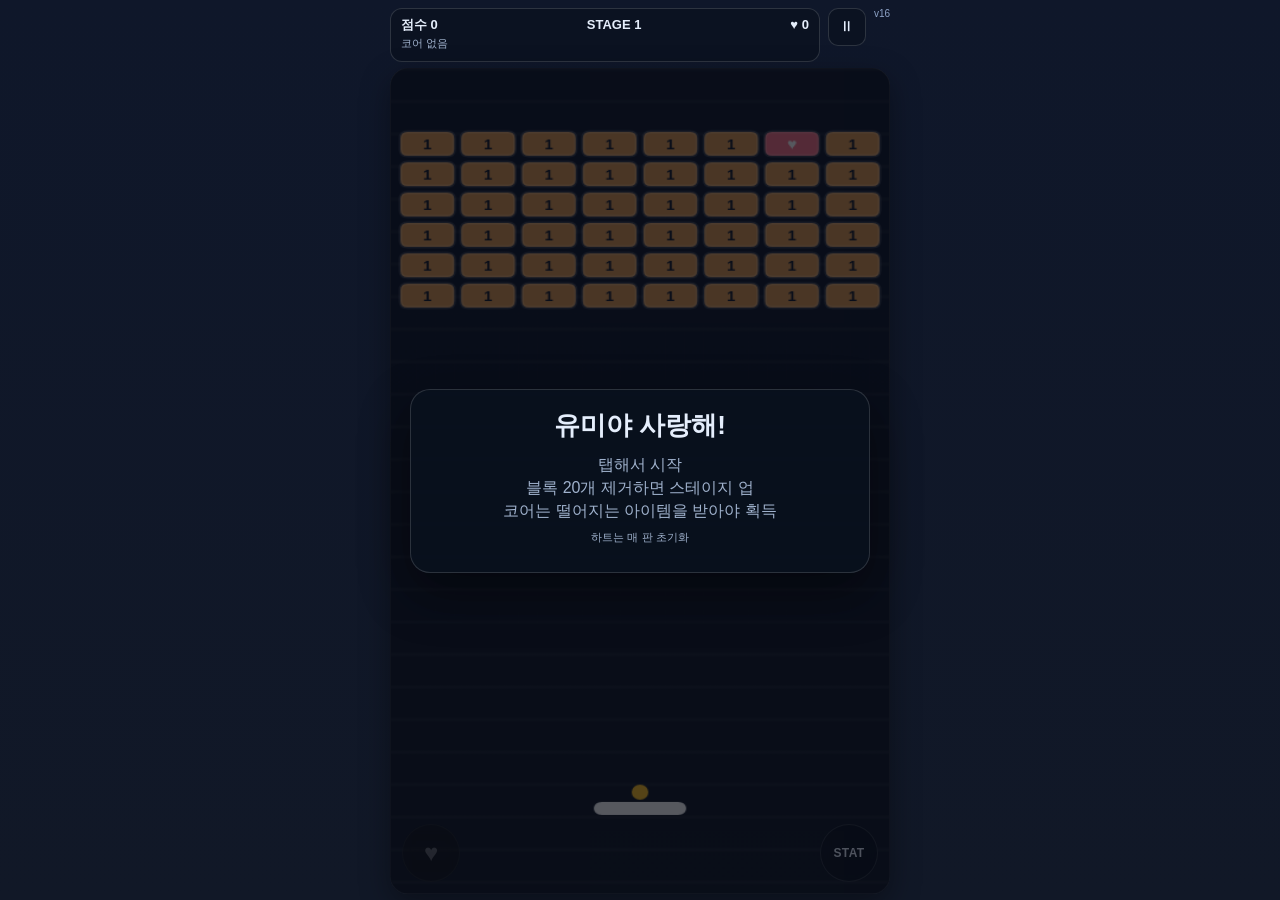
==== commit 95d3aa65: "Add files via upload" ====
--- a/index.html
+++ b/index.html
@@ -1,1861 +1,974 @@
 <!DOCTYPE html>
 <html lang="ko">
 <head>
-  <meta charset="UTF-8" />
-  <meta name="viewport" content="width=device-width, initial-scale=1.0, viewport-fit=cover" />
-  <meta name="theme-color" content="#0f172a" />
-  <meta name="apple-mobile-web-app-capable" content="yes" />
-  <meta name="apple-mobile-web-app-status-bar-style" content="black-translucent" />
-  <meta name="apple-mobile-web-app-title" content="유미 벽돌깨기" />
-  <title>유미 벽돌깨기</title>
-  
-  
-  <style>
-* { box-sizing: border-box; }
-html, body {
-  margin: 0;
-  padding: 0;
-  background: #0b1220;
-  color: #fff;
-  font-family: -apple-system, BlinkMacSystemFont, "Segoe UI", Roboto, sans-serif;
-}
-body { min-height: 100vh; }
-.app {
-  min-height: 100vh;
-  display: flex;
-  flex-direction: column;
-  align-items: center;
-  justify-content: flex-start;
-  padding: env(safe-area-inset-top) 8px calc(8px + env(safe-area-inset-bottom));
-  position: relative;
-  background: radial-gradient(circle at top, #172554 0%, #0f172a 55%, #0b1120 100%);
-}
-.topbar {
-  width: min(98vw, 430px);
-  display: grid;
-  grid-template-columns: 1fr 1fr auto;
-  gap: 8px;
-  align-items: start;
-  margin: 2px 0 4px;
-}
-.stat-group {
-  background: rgba(15, 23, 42, 0.66);
-  border: 1px solid rgba(255,255,255,0.08);
-  border-radius: 14px;
-  padding: 8px 10px;
-  backdrop-filter: blur(8px);
-  min-height: 48px;
-}
-.stat-group.center { text-align: center; }
-.stat-group > div:first-child { font-size: 13px; font-weight: 800; }
-.stat-group > div:last-child { font-size: 11px; opacity: 0.82; margin-top: 3px; }
-.pause-btn {
-  align-self: stretch;
-  width: 36px;
-  height: 36px;
-  border: none;
-  border-radius: 12px;
-  background: rgba(15,23,42,0.78);
-  color: #fff;
-  font-weight: 900;
-  font-size: 12px;
-  border: 1px solid rgba(255,255,255,0.1);
-}
-#game {
-  width: min(98vw, 430px);
-  height: auto;
-  border-radius: 18px;
-  border: 1px solid rgba(255,255,255,0.12);
-  box-shadow: 0 12px 36px rgba(0,0,0,0.35);
-  display: block;
-  touch-action: none;
-  background: linear-gradient(180deg, #0f172a 0%, #111827 100%);
-}
-.corner-btn {
-  position: fixed;
-  bottom: calc(14px + env(safe-area-inset-bottom));
-  min-width: 64px;
-  min-height: 52px;
-  border: none;
-  border-radius: 18px;
-  padding: 8px 12px;
-  font-weight: 800;
-  background: rgba(15,23,42,0.85);
-  color: #fff;
-  border: 1px solid rgba(255,255,255,0.1);
-  box-shadow: 0 6px 18px rgba(0,0,0,0.25);
-  backdrop-filter: blur(8px);
-}
-.shop-btn { left: 12px; display: flex; align-items: center; gap: 6px; }
-.shop-btn .heart { font-size: 18px; color: #fb7185; }
-.shop-btn.disabled { opacity: 0.4; }
-.status-btn { right: 12px; }
-.overlay.hidden { display: none; }
-.overlay {
-  position: fixed;
-  inset: 0;
-  background: rgba(3,7,18,0.74);
-  display: flex;
-  align-items: center;
-  justify-content: center;
-  padding: 20px;
-  z-index: 20;
-}
-.modal {
-  width: min(94vw, 440px);
-  max-height: 90vh;
-  overflow-y: auto;
-  background: rgba(15,23,42,0.96);
-  border: 1px solid rgba(255,255,255,0.1);
-  border-radius: 22px;
-  box-shadow: 0 20px 40px rgba(0,0,0,0.4);
-  padding: 18px;
-}
-.modal h2 {
-  margin: 0 0 6px;
-  font-size: 22px;
-}
-.modal p { margin: 0 0 12px; line-height: 1.45; color: rgba(255,255,255,0.88); }
-.cards {
-  display: grid;
-  gap: 12px;
-}
-.cards.cols-3 {
-  grid-template-columns: repeat(3, 1fr);
-}
-.cards.cols-2 {
-  grid-template-columns: repeat(2, 1fr);
-}
-.card {
-  border-radius: 18px;
-  padding: 12px;
-  background: linear-gradient(180deg, rgba(30,41,59,0.95) 0%, rgba(15,23,42,1) 100%);
-  border: 1px solid rgba(255,255,255,0.1);
-  min-height: 132px;
-  display: flex;
-  flex-direction: column;
-  justify-content: space-between;
-  gap: 8px;
-}
-.card h3 { margin: 0; font-size: 16px; }
-.card .cost { font-size: 12px; font-weight: 800; color: #fda4af; }
-.card .desc { font-size: 12px; color: rgba(255,255,255,0.82); line-height: 1.35; }
-.card button, .modal .ghost-btn, .modal .primary-btn {
-  border: none;
-  border-radius: 12px;
-  padding: 10px 12px;
-  font-weight: 800;
-  color: #08111f;
-}
-.card button, .modal .primary-btn { background: linear-gradient(180deg, #fda4af 0%, #fb7185 100%); }
-.card button.disabled { opacity: 0.4; }
-.modal .ghost-btn {
-  background: rgba(255,255,255,0.08);
-  color: #fff;
-  border: 1px solid rgba(255,255,255,0.1);
-}
-.modal .actions {
-  display: flex;
-  gap: 10px;
-  margin-top: 14px;
-}
-.kv { display: grid; grid-template-columns: 1fr auto; gap: 8px; padding: 6px 0; border-bottom: 1px solid rgba(255,255,255,0.08); font-size: 13px; }
-.kv:last-child { border-bottom: none; }
-.big-love {
-  font-size: 32px;
-  font-weight: 900;
-  text-align: center;
-  color: #fda4af;
-  text-shadow: 0 0 18px rgba(251,113,133,0.5);
-}
-.center-note { text-align: center; }
-@media (max-width: 420px) {
-  .cards.cols-3 { grid-template-columns: 1fr; }
-  .cards.cols-2 { grid-template-columns: 1fr; }
-}
-
-.card .preview { color: #fde68a; font-weight: 700; }
-
+<meta charset="utf-8" />
+<meta name="viewport" content="width=device-width,initial-scale=1,viewport-fit=cover,user-scalable=no" />
+<title>Yumi Brick Breaker</title>
+<meta name="theme-color" content="#0f172a" />
+<meta name="apple-mobile-web-app-capable" content="yes" />
+<meta name="apple-mobile-web-app-status-bar-style" content="black-translucent" />
+<meta name="apple-mobile-web-app-title" content="Yumi Breaker" />
+<link rel="manifest" href="./manifest.json?v=16" />
+<link rel="apple-touch-icon" href="./apple-touch-icon.png?v=16" />
+<style>
+  :root{--bg:#0f172a;--bg2:#111827;--panel:#0b1220cc;--line:#ffffff24;--text:#e5eefc;--muted:#9fb1cc;--accent:#7dd3fc;--heart:#fb7185;--warn:#f59e0b;--danger:#ef4444;}
+  *{box-sizing:border-box;-webkit-tap-highlight-color:transparent}
+  html,body{margin:0;height:100%;background:linear-gradient(180deg,var(--bg),var(--bg2));color:var(--text);font-family:-apple-system,BlinkMacSystemFont,'Segoe UI',Roboto,sans-serif;overflow:hidden}
+  body{display:flex;justify-content:center;align-items:stretch}
+  .app{position:relative;width:100%;max-width:520px;height:100vh;display:flex;flex-direction:column;padding:8px 10px calc(env(safe-area-inset-bottom) + 6px)}
+  .topbar{display:grid;grid-template-columns:1fr auto auto;gap:8px;align-items:start;margin-bottom:6px}
+  .hud{background:var(--panel);border:1px solid var(--line);border-radius:12px;padding:8px 10px;line-height:1.25;min-height:54px}
+  .hud .row{display:flex;justify-content:space-between;gap:10px;font-weight:700;font-size:13px}
+  .hud .sub{margin-top:4px;font-size:11px;color:var(--muted);min-height:16px;white-space:nowrap;overflow:hidden;text-overflow:ellipsis}
+  .miniBtn{width:38px;height:38px;border-radius:10px;border:1px solid var(--line);background:var(--panel);color:var(--text);font-weight:800}
+  .miniBtn:active{transform:scale(.97)}
+  .gameWrap{position:relative;flex:1;min-height:0}
+  canvas{display:block;width:100%;height:100%;border-radius:18px;border:1px solid #ffffff18;background:linear-gradient(180deg,#111827 0%,#0b1220 100%);box-shadow:0 10px 30px rgba(0,0,0,.35);touch-action:none}
+  .corner{position:absolute;bottom:12px;width:58px;height:58px;border-radius:50%;display:flex;align-items:center;justify-content:center;border:1px solid var(--line);background:var(--panel);backdrop-filter:blur(6px);font-size:24px;font-weight:900;color:var(--text)}
+  .corner.left{left:12px}
+  .corner.right{right:12px;font-size:12px;letter-spacing:.4px}
+  .corner.disabled{opacity:.35;filter:grayscale(1)}
+  .overlay{position:absolute;inset:0;background:rgba(6,10,18,.68);display:none;align-items:center;justify-content:center;padding:16px;border-radius:18px}
+  .overlay.show{display:flex}
+  .panel{width:min(100%,460px);background:#09111ef0;border:1px solid var(--line);border-radius:20px;padding:18px;box-shadow:0 20px 50px rgba(0,0,0,.45)}
+  .panel h2{margin:0 0 10px;font-size:26px;text-align:center}
+  .panel p{margin:8px 0;color:var(--muted);text-align:center;line-height:1.45}
+  .cards{display:grid;grid-template-columns:repeat(3,1fr);gap:10px;margin-top:14px}
+  .card{border:1px solid var(--line);border-radius:16px;padding:12px;background:#132238;min-height:146px;display:flex;flex-direction:column;gap:6px;justify-content:space-between}
+  .card.off{opacity:.42;filter:grayscale(.6)}
+  .cost{font-size:12px;color:#ffd1dc;font-weight:800}
+  .name{font-size:18px;font-weight:900}
+  .desc{font-size:12px;color:var(--muted);line-height:1.3;white-space:pre-line}
+  .delta{font-size:11px;color:#cde8ff}
+  .buy{padding:8px 0;border:none;border-radius:12px;font-weight:900;background:#38bdf8;color:#062339}
+  .closeRow{display:flex;justify-content:center;margin-top:12px}
+  .closeBtn{padding:10px 18px;border:none;border-radius:12px;font-weight:900;background:#1f2937;color:var(--text);border:1px solid var(--line)}
+  .stateList{display:grid;grid-template-columns:1fr 1fr;gap:8px 12px;font-size:13px;color:#dbeafe;margin-top:8px}
+  .stateList div{padding:8px 10px;background:#112033;border-radius:12px;border:1px solid #ffffff12}
+  .small{font-size:11px;color:var(--muted);text-align:center;margin-top:8px}
 </style>
 </head>
 <body>
-  <div class="app">
-    <div class="topbar">
-      <div class="stat-group left">
-        <div id="stageInfo">STAGE 1</div>
-        <div id="scoreInfo">점수 0</div>
-      </div>
-      <div class="stat-group center">
-        <div id="itemLevelInfo">코어 없음</div>
-        <div id="fusionInfo">융합 없음</div>
-      </div>
-      <button id="pauseBtn" class="pause-btn" aria-label="일시정지">❚❚</button>
+<div class="app">
+  <div class="topbar">
+    <div class="hud" id="hudMain">
+      <div class="row"><span id="scoreText">점수 0</span><span id="stageText">STAGE 1</span><span id="heartText">♥ 0</span></div>
+      <div class="sub" id="coreText">코어 없음</div>
     </div>
-
-    <canvas id="game" width="420" height="780"></canvas>
-
-    <button id="shopBtn" class="corner-btn shop-btn" aria-label="상점">
-      <span class="heart">♥</span>
-      <span id="heartCount">0</span>
-    </button>
-
-    <button id="statusBtn" class="corner-btn status-btn" aria-label="상태">상태</button>
-
-    <div id="overlay" class="overlay hidden"></div>
+    <button class="miniBtn" id="pauseBtn">Ⅱ</button>
+    <div style="display:flex;align-items:center;justify-content:center;font-size:10px;color:#8ea3c7">v16</div>
   </div>
-
-  <script>
+  <div class="gameWrap">
+    <canvas id="game" width="420" height="760"></canvas>
+    <button class="corner left disabled" id="shopBtn">♥</button>
+    <button class="corner right" id="statusBtn">STAT</button>
+
+    <div class="overlay show" id="startOverlay"><div class="panel"><h2>유미야 사랑해!</h2><p>탭해서 시작<br>블록 20개 제거하면 스테이지 업<br>코어는 떨어지는 아이템을 받아야 획득</p><p class="small">하트는 매 판 초기화</p></div></div>
+    <div class="overlay" id="messageOverlay"><div class="panel"><h2 id="messageTitle">유미야 사랑해!</h2><p id="messageBody">탭해서 계속</p></div></div>
+    <div class="overlay" id="shopOverlay"><div class="panel"><h2>상점</h2><p>카드 1장 선택 시 즉시 적용되고 게임이 계속 진행돼.</p><div class="cards" id="cards"></div><div class="closeRow"><button class="closeBtn" id="shopCloseBtn">닫기</button></div></div></div>
+    <div class="overlay" id="statusOverlay"><div class="panel"><h2>상태</h2><div class="stateList" id="stateList"></div><div class="closeRow"><button class="closeBtn" id="statusCloseBtn">닫기</button></div></div></div>
+  </div>
+</div>
+<script>
+(() => {
+'use strict';
+const VERSION = 'v16';
 const canvas = document.getElementById('game');
 const ctx = canvas.getContext('2d');
-
-const stageInfoEl = document.getElementById('stageInfo');
-const scoreInfoEl = document.getElementById('scoreInfo');
-const itemLevelInfoEl = document.getElementById('itemLevelInfo');
-const fusionInfoEl = document.getElementById('fusionInfo');
+const W = canvas.width, H = canvas.height;
+const shopBtn = document.getElementById('shopBtn');
+const statusBtn = document.getElementById('statusBtn');
 const pauseBtn = document.getElementById('pauseBtn');
-const shopBtn = document.getElementById('shopBtn');
-const heartCountEl = document.getElementById('heartCount');
-const statusBtn = document.getElementById('statusBtn');
-const overlayEl = document.getElementById('overlay');
-
-const W = canvas.width;
-const H = canvas.height;
-const STORAGE_KEY = 'yumi_brick_breaker_stage_shop_v14';
-
-const THEMES = [
-  { top: '#1e1b4b', bottom: '#0f172a', block: '#f472b6', number: '#fbcfe8', boss: '#fb7185', accent: '#f9a8d4', line: '#fdf2f8' },
-  { top: '#082f49', bottom: '#0f172a', block: '#38bdf8', number: '#bae6fd', boss: '#60a5fa', accent: '#7dd3fc', line: '#e0f2fe' },
-  { top: '#312e81', bottom: '#0f172a', block: '#a78bfa', number: '#ddd6fe', boss: '#c084fc', accent: '#c4b5fd', line: '#f5f3ff' },
-  { top: '#3f1d2e', bottom: '#0f172a', block: '#fb7185', number: '#fecdd3', boss: '#f97316', accent: '#fda4af', line: '#fff1f2' },
-  { top: '#1f2937', bottom: '#0f172a', block: '#f8fafc', number: '#cbd5e1', boss: '#f59e0b', accent: '#fde68a', line: '#ffffff' }
-];
-
-const BRICK = {
+const overlays = {
+  start: document.getElementById('startOverlay'),
+  msg: document.getElementById('messageOverlay'),
+  shop: document.getElementById('shopOverlay'),
+  status: document.getElementById('statusOverlay'),
+};
+const messageTitle = document.getElementById('messageTitle');
+const messageBody = document.getElementById('messageBody');
+const scoreText = document.getElementById('scoreText');
+const stageText = document.getElementById('stageText');
+const heartText = document.getElementById('heartText');
+const coreText = document.getElementById('coreText');
+const cardsBox = document.getElementById('cards');
+const stateList = document.getElementById('stateList');
+document.getElementById('shopCloseBtn').onclick = () => closeShop();
+document.getElementById('statusCloseBtn').onclick = () => toggleStatus(false);
+
+const CFG = {
   cols: 8,
-  gap: 4,
-  height: 20,
-  top: 38,
+  brickGap: 6,
+  brickH: 22,
+  topMargin: 58,
+  side: 8,
+  paddleY: H - 84,
+  basePaddleW: 78,
+  basePaddleH: 12,
+  ballR: 7,
+  coreDropChance: 0.017,
+  coreDropVy: 1.9,
+  heartEveryRows: 5,
+  coreMaxLv: 10,
+  coreLineInterval: 7000,
+  bossDebuffInterval: 2000,
 };
-BRICK.width = Math.floor((W - 8 - BRICK.gap * (BRICK.cols - 1)) / BRICK.cols);
-BRICK.left = 4;
-const ROW_STEP = BRICK.height + BRICK.gap;
-const START_ROWS = 6;
-const BASE_PADDLE = { width: 92, height: 13, y: H - 96 };
-const BALL_RADIUS = 7;
-const BASE_BALL_SPEED = 5.2;
-const LOVE_DELAY = 3000;
-const LASER_INTERVAL = 7000;
-const MISSILE_INTERVAL = 380;
-const MAX_STAGE_ROW_INTERVAL = 8000;
-const CORE_DROP_CHANCE = 0.025;
-
-const save = loadSave();
-const state = {
-  stage: 1,
-  score: 0,
-  totalLove: save.totalLove || 0,
-  runLove: 0,
-  destroyedThisStage: 0,
-  destroyedTotal: 0,
-  status: 'start', // start, playing, paused, shop, status, choose, love, gameover1, gameover2
-  previousStatus: 'start',
-  rowTimer: 0,
-  lastTime: 0,
-  bossStage: false,
-  bossSpawnAnim: 0,
-  bossHp: 0,
-  bossMaxHp: 0,
-  hearts: 0,
-  comboTextUntil: 0,
-  comboText: '',
-  overlaysLocked: false,
-  particles: [],
-  floatingTexts: [],
-  missiles: [],
-  beams: [],
-  lastVerticalAt: 0,
-  lastHorizontalAt: 0,
-  lastMissileAt: 0,
-  pauseRequested: false,
-  loveUntil: 0,
-  gameOverTapCount: 0,
-  selectedCoreUntil: 0,
-  shopOffers: [],
-  heartCycleProgress: 0,
-  heartScheduledRow: 1 + Math.floor(Math.random() * 5),
-  itemLevels: {
-    triangle: 0,
-    long: 0,
-    vlaser: 0,
-    hlaser: 0,
-  },
-  upgrades: {
-    crit: 0,
-    attack: 0,
-    maxBallBonus: 0,
-    bomb: 0,
-    giantBall: 0,
-    speed: 0,
-    leftDrone: 0,
-    rightDrone: 0,
-    shield: 0,
-  },
-};
-
-const paddle = {
-  x: W / 2 - BASE_PADDLE.width / 2,
-  y: BASE_PADDLE.y,
-  width: BASE_PADDLE.width,
-  height: BASE_PADDLE.height,
-};
-
-let bricks = [];
-let balls = [];
-let drones = [];
-let items = [];
-let debuffs = [];
-
-
-function updateHUD() {
-  stageInfoEl.textContent = `STAGE ${state.stage}`;
-  scoreInfoEl.textContent = `점수 ${Math.floor(state.score)}`;
-  heartCountEl.textContent = String(state.hearts);
-
-  const coreParts = [];
-  if (state.itemLevels.triangle > 0) coreParts.push(`△ Lv${state.itemLevels.triangle}`);
-  if (state.itemLevels.long > 0) coreParts.push(`━ Lv${state.itemLevels.long}`);
-  if (state.itemLevels.vlaser > 0) coreParts.push(`│⚡ Lv${state.itemLevels.vlaser}`);
-  if (state.itemLevels.hlaser > 0) coreParts.push(`─⚡ Lv${state.itemLevels.hlaser}`);
-  itemLevelInfoEl.textContent = coreParts.length ? coreParts.join('  ') : '코어 없음';
-
-  const fusionParts = [];
-  if (state.upgrades.crit > 0) fusionParts.push(`치명 ${state.upgrades.crit * 5}%`);
-  if (state.upgrades.attack > 0) fusionParts.push(`공격 +${(state.upgrades.attack * 0.25).toFixed(2)}`);
-  if (state.upgrades.maxBallBonus > 0) fusionParts.push(`최대공 +${state.upgrades.maxBallBonus}`);
-  if (state.upgrades.bomb > 0) fusionParts.push(`폭탄 Lv${state.upgrades.bomb}`);
-  if (state.upgrades.giantBall > 0) fusionParts.push(`거대공 Lv${state.upgrades.giantBall}`);
-  if (state.upgrades.speed > 0) fusionParts.push(`속도 +${(state.upgrades.speed * 0.5).toFixed(1)}`);
-  if (state.upgrades.leftDrone > 0) fusionParts.push(`좌드론 Lv${state.upgrades.leftDrone}`);
-  if (state.upgrades.rightDrone > 0) fusionParts.push(`우드론 Lv${state.upgrades.rightDrone}`);
-  if (state.upgrades.shield > 0) fusionParts.push(`실드 ${state.upgrades.shield}`);
-  fusionInfoEl.textContent = fusionParts.length ? fusionParts.join(' · ') : '융합 없음';
-
-  if (state.hearts >= 5) shopBtn.classList.remove('disabled');
-  else shopBtn.classList.add('disabled');
-}
-
-
-function loadSave() {
-  try {
-    return JSON.parse(localStorage.getItem(STORAGE_KEY)) || {};
-  } catch {
-    return {};
-  }
-}
-
-function persistSave() {
-  localStorage.setItem(STORAGE_KEY, JSON.stringify({
-    totalLove: state.totalLove,
-  }));
-}
-
-function theme() {
-  return THEMES[Math.floor((state.stage - 1) / 10) % THEMES.length];
-}
-
-function nowMs() { return performance.now(); }
-function clamp(v, min, max) { return Math.max(min, Math.min(max, v)); }
-function rand(min, max) { return min + Math.random() * (max - min); }
-function choice(arr) { return arr[Math.floor(Math.random() * arr.length)]; }
-
-function mainFusionText() {
-  const i = state.itemLevels;
-  if (i.vlaser > 0 && i.hlaser > 0) return '융합: 십자 번개';
-  if (i.triangle > 0 && i.long > 0) return '융합: 와이드 스플릿';
-  if (i.triangle > 0) return '융합: 스플릿';
-  if (i.long > 0) return '융합: 와이드';
-  if (i.vlaser > 0) return '융합: 세로 번개';
-  if (i.hlaser > 0) return '융합: 가로 번개';
-  return '융합 없음';
-}
-
-function coreLevelText() {
-  const entries = [];
-  if (state.itemLevels.triangle) entries.push(`세모 Lv.${state.itemLevels.triangle}`);
-  if (state.itemLevels.long) entries.push(`패들 Lv.${state.itemLevels.long}`);
-  if (state.itemLevels.vlaser) entries.push(`세로 Lv.${state.itemLevels.vlaser}`);
-  if (state.itemLevels.hlaser) entries.push(`가로 Lv.${state.itemLevels.hlaser}`);
-  return entries.length ? entries.join(' · ') : '코어 없음';
-}
-
-function randomCoreType() {
-  return choice(['triangle', 'long', 'vlaser', 'hlaser']);
-}
-
-function spawnCoreDropFromBrick(brick) {
-  items.push({
-    x: brick.x + brick.width / 2,
-    y: brick.y + brick.height / 2,
-    vy: 1.65,
-    vx: rand(-0.35, 0.35),
-    wobble: rand(0, Math.PI * 2),
-    rotation: rand(-0.2, 0.2),
-    spin: rand(-0.04, 0.04),
-    type: randomCoreType(),
-    size: 23,
-    collectAfter: nowMs() + 700,
-  });
-}
-
-function attackPower() { return 1 + state.upgrades.attack * 0.25; }
-function critChance() { return state.upgrades.crit * 0.05; }
-function ballSpeed() { return BASE_BALL_SPEED + state.upgrades.speed * 0.5; }
-function shieldCount() { return state.upgrades.shield || 0; }
-function longMultiplier() {
-  const lv = state.itemLevels.long;
-  if (lv <= 0) return 1;
-  return 1 + (3 * lv) / 10; // Lv10 => x4.0 (old Lv3 scale)
-}
-function maxBallCount() {
-  const base = Math.max(1, state.itemLevels.triangle + 1);
-  return base + (state.upgrades.maxBallBonus || 0);
-}
-
-function splitCountForLevel() {
-  const lv = state.itemLevels.triangle;
-  if (lv <= 0) return 0;
-  return lv + 1;
-}
-function lightningCount(lv) {
-  if (lv <= 0) return 0;
+CFG.brickW = (W - CFG.side * 2 - CFG.brickGap * (CFG.cols - 1)) / CFG.cols;
+CFG.rowPitch = CFG.brickH + CFG.brickGap;
+
+let state;
+
+function resetState() {
+  state = {
+    running: false,
+    paused: false,
+    gameOver: false,
+    gameOverPhase: 0,
+    score: 0,
+    stage: 1,
+    killsInStage: 0,
+    destroyedTotal: 0,
+    rowsAdded: 0,
+    hearts: 0,
+    heartsSinceShop: 0,
+    shopReady: false,
+    coreLevels: { triangle: 0, long: 0, vlight: 0, hlight: 0 },
+    upgrades: {
+      crit: 0,
+      attack: 1,
+      maxBallBonus: 0,
+      bomb: false,
+      speed: 0,
+      giantCard: 0,
+      leftDrone: 0,
+      rightDrone: 0,
+      shields: 0,
+    },
+    balls: [],
+    blocks: [],
+    coreDrops: [],
+    debuffs: [],
+    projectiles: [],
+    effects: [],
+    texts: [],
+    boss: null,
+    bossIndex: 0,
+    nextVlight: 0,
+    nextHlight: 0,
+    nextBossDebuff: 0,
+    rowsTimer: 0,
+    overlayMode: 'start',
+    stageBossSpawnedFor: 0,
+    heartRowsCounter: 0,
+    dragActive: false,
+    pointerX: W/2,
+    shopCards: [],
+  };
+
+  const paddleScale = longScale();
+  state.paddle = { x: W/2 - (CFG.basePaddleW*paddleScale)/2, y: CFG.paddleY, w: CFG.basePaddleW*paddleScale, h: CFG.basePaddleH };
+  state.balls.push(makeBall(state.paddle.x + state.paddle.w/2, state.paddle.y - CFG.ballR - 2, 0, 0, true, 1));
+  spawnInitialRows();
+  updateHUD();
+  showOverlay('start');
+}
+
+function makeBall(x,y,vx,vy,held=false,sizeMult=1){
+  return {x,y,vx,vy,held,r:CFG.ballR*sizeMult,sizeMult, bombHits:0,bombReady:false};
+}
+
+function cloneBallFrom(ball, angle, speed){
+  return makeBall(ball.x, ball.y, Math.cos(angle)*speed, Math.sin(angle)*speed, false, ball.sizeMult);
+}
+
+function longScale(){
+  const lv = state?.coreLevels.long || 0;
+  return 1 + (lv/10)*3; // lv10 => 4x
+}
+
+function triangleOutputs(){
+  return 1 + (state.coreLevels.triangle||0);
+}
+
+function maxBalls(){
+  const tri = state.coreLevels.triangle;
+  const base = tri > 0 ? tri + 1 : 2;
+  return base + state.upgrades.maxBallBonus;
+}
+
+function ballSpeed(){
+  return 4.7 + state.upgrades.speed * 0.5;
+}
+
+function critChance(){ return Math.min(0.8, state.upgrades.crit * 0.05); }
+function lineCount(type){
+  const lv = state.coreLevels[type];
   if (lv >= 10) return 5;
   if (lv >= 7) return 4;
   if (lv >= 5) return 3;
   if (lv >= 3) return 2;
-  return 1;
-}
-function dronePower(side) {
-  const v = side === 'left' ? state.upgrades.leftDrone : state.upgrades.rightDrone;
-  return v * 0.5;
-}
-
-function bossNumber() { return Math.floor(state.stage / 10); }
-function bossDebuffCount() {
-  const n = bossNumber();
-  if (n >= 121) return 12;
-  if (n >= 111) return 10;
-  if (n >= 101) return 10;
-  if (n >= 31) return 3;
-  if (n >= 21) return 2;
-  if (n >= 11) return 1;
+  if (lv >= 1) return 1;
   return 0;
 }
-function bossReinforcementCount() {
-  const n = bossNumber();
-  if (n >= 121) return 12;
-  if (n >= 111) return 10;
+function rowInterval(stage){
+  if (stage >= 250) return 500;
+  if (stage >= 200) return 700;
+  if (stage >= 100) return 1000;
+  if (stage >= 70) return 2000;
+  if (stage >= 50) return 3000;
+  if (stage >= 40) return 4000;
+  if (stage >= 30) return 5000;
+  if (stage >= 20) return 6000;
+  if (stage >= 10) return 7000;
+  return 8000;
+}
+
+function showOverlay(which){
+  for (const k in overlays) overlays[k].classList.remove('show');
+  if (which && overlays[which]) overlays[which].classList.add('show');
+  state.overlayMode = which || null;
+}
+
+function addText(text,x,y,color='#fff',life=900,size=14){ state.texts.push({text,x,y,life,max:life,color,size}); }
+function addEffect(obj){ state.effects.push(obj); }
+
+function damageFloat(x,y,dmg,isCrit=false){
+  addText((isCrit?'CRIT ':'') + (Math.round(dmg*100)/100), x, y, isCrit ? '#ff4d4f' : '#f8fafc', 750, isCrit?16:13);
+}
+
+function updateHUD(){
+  scoreText.textContent = '점수 ' + state.score;
+  stageText.textContent = 'STAGE ' + state.stage;
+  heartText.textContent = '♥ ' + state.hearts;
+  const c = state.coreLevels;
+  const parts = [];
+  if (c.triangle) parts.push('△ Lv' + c.triangle);
+  if (c.long) parts.push('━ Lv' + c.long);
+  if (c.vlight) parts.push('│⚡ Lv' + c.vlight);
+  if (c.hlight) parts.push('─⚡ Lv' + c.hlight);
+  if (!parts.length) parts.push('코어 없음');
+  const fusion = [];
+  if (state.upgrades.shields) fusion.push('실드 ' + state.upgrades.shields);
+  if (state.upgrades.bomb) fusion.push('폭탄');
+  coreText.textContent = parts.join(' · ') + (fusion.length ? ' | ' + fusion.join(' · ') : '');
+  const ready = state.hearts >= 5 && state.heartsSinceShop >= 5;
+  shopBtn.classList.toggle('disabled', !ready);
+}
+
+function strongestTierInfo(stage){
+  if (stage === 1) return { base:1, strong:1, count:0 };
+  const strong = 2 + Math.floor((stage - 2) / 6);
+  const progress = ((stage - 2) % 6) + 1; //1..6
+  const count = progress < 6 ? progress : CFG.cols;
+  return { base: strong - 1, strong, count };
+}
+
+function makeBrick(col,rowY,hp,type='normal'){
+  const x = CFG.side + col * (CFG.brickW + CFG.brickGap);
+  return { x, y: rowY, w: CFG.brickW, h: CFG.brickH, hp, maxHp: hp, type };
+}
+
+function spawnRow(y, heart=false, eliteCount=0) {
+  const info = strongestTierInfo(state.stage);
+  const row = [];
+  for (let c=0;c<CFG.cols;c++) row.push(makeBrick(c, y, info.base, 'normal'));
+  let positions = [...Array(CFG.cols).keys()].sort(() => Math.random() - 0.5);
+  for (let i=0;i<Math.min(info.count, CFG.cols);i++) row[positions[i]].hp = row[positions[i]].maxHp = info.strong;
+  if (heart) {
+    const idx = positions[CFG.cols-1] ?? Math.floor(Math.random()*CFG.cols);
+    row[idx].type = 'heart';
+    row[idx].hp = row[idx].maxHp = Math.max(1, info.base);
+  }
+  if (eliteCount > 0) {
+    const pos2 = [...Array(CFG.cols).keys()].sort(() => Math.random() - 0.5).slice(0, eliteCount);
+    for (const idx of pos2) {
+      row[idx].type = 'elite';
+      row[idx].hp = row[idx].maxHp = Math.max(info.strong, info.base + 1);
+    }
+  }
+  state.blocks.push(...row);
+}
+
+function spawnInitialRows(){
+  const rows = 6;
+  for (let i=0;i<rows;i++) {
+    const y = CFG.topMargin + i * CFG.rowPitch;
+    spawnRow(y, i===0, 0);
+  }
+}
+
+function addTopRow(){
+  for (const b of state.blocks) b.y += CFG.rowPitch;
+  if (state.boss) state.boss.y += CFG.rowPitch;
+  state.rowsAdded++;
+  state.heartRowsCounter++;
+  let heart = false;
+  if (state.heartRowsCounter >= CFG.heartEveryRows) {
+    heart = true;
+    state.heartRowsCounter = 0;
+  }
+  spawnRow(CFG.topMargin, heart, 0);
+  if (state.blocks.some(b => b.y + b.h >= state.paddle.y - 2) || (state.boss && state.boss.y + state.boss.h >= state.paddle.y - 2)) {
+    triggerGameOver();
+  }
+}
+
+function spawnBossForStage(){
+  if (state.stage % 10 !== 0 || state.stageBossSpawnedFor === state.stage) return;
+  state.stageBossSpawnedFor = state.stage;
+  state.bossIndex += 1;
+  const hp = state.stage + 12; // restored from doubled to moderate original-ish
+  state.boss = { x: CFG.side, y: CFG.topMargin - CFG.rowPitch*3, w: W - CFG.side*2, h: CFG.rowPitch*3 - CFG.brickGap, hp, maxHp: hp, halfTriggered:false, lastHitAt:0, debuffCount:0 };
+  addText('BOSS 등장!', W/2, 160, '#fca5a5', 1200, 24);
+}
+
+function bossDebuffCount(){
+  if (!state.boss || state.bossIndex < 11) return 0;
+  return Math.min(10, Math.floor((state.bossIndex - 1) / 10));
+}
+
+function bossEliteCount(){
+  if (state.bossIndex >= 111) return 10;
   return 5;
 }
-function bossDebuffInterval() {
-  return bossNumber() >= 121 ? 1500 : 2000;
-}
-function strongestBlockHp() {
-  const plan = currentNumberBlockPlan();
-  return Math.max(1, plan.hp);
-}
-
-function rowIntervalMs() {
-  if (state.stage >= 250) return 500;
-  if (state.stage >= 200) return 700;
-  if (state.stage >= 100) return 1000;
-  if (state.stage >= 70) return 2000;
-  const bucket = Math.floor((state.stage - 1) / 10);
-  return Math.max(3000, 8000 - bucket * 1000);
-}
-
-function currentNumberBlockPlan() {
-  if (state.stage === 1) return { hp: 1, count: 0 };
-  const cycleIndex = state.stage - 2;
-  return {
-    hp: 2 + Math.floor(cycleIndex / 6),
-    count: Math.min(BRICK.cols, 1 + (cycleIndex % 6)),
-  };
-}
-
-function addFloatingText(text, x, y, color = '#ffffff', size = 16) {
-  state.floatingTexts.push({ text, x, y, color, size, until: nowMs() + 900 });
-}
-
-function addParticles(x, y, color, count = 12, speed = 2.4) {
-  for (let i = 0; i < count; i += 1) {
-    const angle = Math.random() * Math.PI * 2;
-    const s = rand(0.4, speed);
-    state.particles.push({ x, y, vx: Math.cos(angle) * s, vy: Math.sin(angle) * s, size: rand(2, 4), color, until: nowMs() + rand(300, 700) });
-  }
-}
-
-function makeBall(x, y, angle = -Math.PI / 2) {
-  const speed = ballSpeed();
-  return {
-    x,
-    y,
-    vx: Math.cos(angle) * speed,
-    vy: Math.sin(angle) * speed,
-    r: BALL_RADIUS,
-    held: false,
-    paddleHits: 0,
-    skipSplitUntil: 0,
-    bombReady: false,
-  };
-}
-
-function resetPaddle() {
-  paddle.width = BASE_PADDLE.width * longMultiplier();
-  paddle.height = BASE_PADDLE.height;
-  paddle.x = clamp(paddle.x, 0, W - paddle.width);
-}
-
-function syncHeldBalls() {
-  const held = balls.filter((b) => b.held);
-  if (!held.length) return;
-  const center = paddle.x + paddle.width / 2;
-  const spread = Math.min(10, paddle.width / 6);
-  held.forEach((ball, idx) => {
-    const offset = (idx - (held.length - 1) / 2) * spread;
-    ball.x = center + offset;
-    ball.y = paddle.y - 10;
-    ball.vx = 0;
-    ball.vy = 0;
-  });
-}
-
-function launchHeldBalls(targetX, targetY) {
-  const held = balls.filter((b) => b.held);
-  if (!held.length) return;
-  let dx = targetX - (paddle.x + paddle.width / 2);
-  let dy = targetY - paddle.y;
-  if (dy > -30) dy = -30;
-  const baseAngle = Math.atan2(dy, dx);
-  const fan = held.length > 1 ? Math.min(Math.PI / 3, held.length * 0.08) : 0;
-  held.forEach((ball, idx) => {
-    const offset = held.length > 1 ? (-fan / 2) + (fan * idx) / (held.length - 1) : 0;
-    ball.held = false;
-    const speed = ballSpeed();
-    ball.vx = Math.cos(baseAngle + offset) * speed;
-    ball.vy = Math.sin(baseAngle + offset) * speed;
-  });
-  state.status = 'playing';
-}
-
-function createBrick(col, row, type = 'normal', hp = 1) {
-  const x = BRICK.left + col * (BRICK.width + BRICK.gap);
-  const y = BRICK.top + row * ROW_STEP;
-  return {
-    x,
-    y,
-    col,
-    row,
-    width: BRICK.width,
-    height: BRICK.height,
-    type,
-    hp,
-    maxHp: hp,
-  };
-}
-
-function allBlocksCleared() {
-  return bricks.every((b) => b.destroyed || b.type === 'boss');
-}
-
-function createStageRows() {
-  bricks = [];
-  resetPaddle();
-  state.heartCycleProgress = 0;
-  state.heartScheduledRow = 1 + Math.floor(Math.random() * 5);
-  const heartCol = Math.floor(rand(0, BRICK.cols));
-  const numberPlan = currentNumberBlockPlan();
-  const protectedCols = new Set();
-  if (numberPlan.count > 0) {
-    while (protectedCols.size < numberPlan.count) protectedCols.add(Math.floor(rand(0, BRICK.cols)));
-  }
-  for (let r = 0; r < START_ROWS; r += 1) {
-    for (let c = 0; c < BRICK.cols; c += 1) {
-      let type = 'normal';
-      let hp = 1;
-      if (r === 0 && c === heartCol) {
-        type = 'heart';
-      } else if (protectedCols.has(c) && r >= START_ROWS - 2) {
-        type = 'number';
-        hp = numberPlan.hp;
-      }
-      bricks.push(createBrick(c, r, type, hp));
-    }
-  }
-}
-
-function maybeMarkNewRowHeart(newRowBricks) {
-  state.heartCycleProgress += 1;
-  if (state.heartCycleProgress === state.heartScheduledRow && newRowBricks.length) {
-    const target = choice(newRowBricks);
-    target.type = 'heart';
-    target.hp = 1;
-    target.maxHp = 1;
-  }
-  if (state.heartCycleProgress >= 5) {
-    state.heartCycleProgress = 0;
-    state.heartScheduledRow = 1 + Math.floor(Math.random() * 5);
-  }
-}
-
-function createBossStage() {
-  if (bricks.some((b) => !b.destroyed && b.type === 'boss')) return;
-  const hp = (state.stage + 10) * 2;
-  state.bossMaxHp = hp;
-  state.bossHp = hp;
-  const spawnY = BRICK.top - 3 * ROW_STEP;
-  bricks.push({
-    x: BRICK.left,
-    y: spawnY,
-    targetY: BRICK.top,
-    width: W - 8,
-    height: BRICK.height * 3 + BRICK.gap * 2,
-    type: 'boss',
-    hp,
-    maxHp: hp,
-    destroyed: false,
-  });
-}
-
-function initStage() {
-  state.rowTimer = 0;
-  state.bossStage = state.stage % 10 === 0;
-  state.destroyedThisStage = 0;
-  if (!balls.length) {
-    balls = [makeBall(paddle.x + paddle.width / 2, paddle.y - 12)];
-    balls[0].held = true;
-  }
-  syncHeldBalls();
-  updateHUD();
-}
-
-function fullReset() {
-  state.stage = 1;
-  state.score = 0;
-  state.runLove = 0;
-  state.destroyedThisStage = 0;
-  state.destroyedTotal = 0;
-  state.status = 'start';
-  state.previousStatus = 'start';
-  state.lastVerticalAt = nowMs();
-  state.lastHorizontalAt = nowMs();
-  state.lastMissileAt = nowMs();
-  state.gameOverTapCount = 0;
-  state.shopOffers = [];
-  state.heartCycleProgress = 0;
-  state.heartScheduledRow = 1 + Math.floor(Math.random() * 5);
-  state.hearts = 0;
-  state.itemLevels = { triangle: 0, long: 0, vlaser: 0, hlaser: 0 };
-  state.upgrades = {
-    crit: 0,
-    attack: 0,
-    maxBallBonus: 0,
-    bomb: 0,
-    giantBall: 0,
-    speed: 0,
-    leftDrone: 0,
-    rightDrone: 0,
-    shield: 0,
-  };
-  bricks = [];
-  balls = [];
-  items = [];
-  debuffs = [];
-  state.particles = [];
-  state.floatingTexts = [];
-  state.missiles = [];
-  state.beams = [];
-  paddle.x = W / 2 - BASE_PADDLE.width / 2;
-  resetPaddle();
-  createStageRows();
-  initStage();
-}
-
-function update(dt) {
-  if (state.status === 'love') {
-    if (nowMs() >= state.loveUntil) {
-      closeOverlay();
-      balls = balls.length ? balls : [makeBall(paddle.x + paddle.width / 2, paddle.y - 12)];
-      balls.forEach((b) => { b.paddleHits = 0; });
-      state.status = 'playing';
-    }
-    return;
-  }
-  if (state.status !== 'playing') return;
-
-  updateBossAnimation(dt);
-  updateRows(dt);
-  updateAbilities(dt);
-  updateBossDebuffs();
-  updateItems();
-  updateBalls(dt);
-  updateEffects(dt);
-  syncHeldBalls();
-  checkDanger();
-  updateHUD();
-}
-
-function openOverlay(html) {
-  overlayEl.innerHTML = html;
-  overlayEl.classList.remove('hidden');
-}
-function closeOverlay() {
-  overlayEl.classList.add('hidden');
-  overlayEl.innerHTML = '';
-}
-
-function showStartOverlay() {
-  state.status = 'start';
-  openOverlay(`
-    <div class="modal">
-      <h2>탭해서 시작</h2>
-      <p>20개를 부수면 다음 스테이지. 10스테이지마다 거대한 보스 블록이 위에서 내려온다.</p>
-      <div class="cards cols-2">
-        <div class="card"><h3>하트 상점</h3><div class="desc">왼쪽 아래 ♥ 버튼으로 5/10/15 하트 카드 중 하나를 고를 수 있어.</div></div>
-        <div class="card"><h3>코어 아이템</h3><div class="desc">일반/숫자 블록을 깨면 낮은 확률로 세모 · 긴 패들 · 세로 · 가로 번개가 떨어진다.</div></div>
-      </div>
-      <div class="actions"><button id="startRunBtn" class="primary-btn" style="flex:1">시작</button></div>
-    </div>
-  `);
-  document.getElementById('startRunBtn').onclick = () => {
-    closeOverlay();
-    state.status = 'playing';
-  };
-}
-
-function showGameOverOverlay() {
-  state.status = 'gameover1';
-  state.gameOverTapCount = 0;
-  openOverlay(`
-    <div class="modal center-note">
-      <h2>게임 오버</h2>
-      <p>당신은 유미에게 <strong>${state.runLove}번</strong> 사랑한다고 말했습니다!</p>
-      <p>한 번 탭해서 계속.</p>
-    </div>
-  `);
-}
-
-function advanceGameOverTap() {
-  if (state.status === 'gameover1') {
-    state.status = 'gameover2';
-    openOverlay(`
-      <div class="modal center-note">
-        <h2>더 많이 사랑을 고백해보세요!</h2>
-        <p>한 번 더 탭하면 처음으로 돌아갑니다.</p>
-      </div>
-    `);
-    return;
-  }
-  if (state.status === 'gameover2') {
-    closeOverlay();
-    fullReset();
-    showStartOverlay();
-  }
-}
-
-function offerPreview(offer) {
-  switch (offer.key) {
-    case 'crit': {
-      const cur = Math.round(critChance() * 100);
-      return `현재 ${cur}% → ${cur + 5}%`;
-    }
-    case 'attack': {
-      const cur = attackPower();
-      return `현재 ${cur.toFixed(2)} → ${(cur + 0.25).toFixed(2)}`;
-    }
-    case 'addBall': {
-      const cur = maxBallCount();
-      return `현재 최대 ${cur}개 → ${cur + 1}개 (성공 시)`;
-    }
-    case 'bomb': {
-      const cur = state.upgrades.bomb;
-      return cur > 0 ? `현재 활성 → 폭발 반경 강화` : '5회 반사마다 1회 폭발';
-    }
-    case 'giantBall': {
-      return '현재 공 중 하나가 2배, 이미 모두 2배면 하나가 3배';
-    }
-    case 'speed': {
-      const cur = ballSpeed();
-      return `현재 ${cur.toFixed(1)} → ${(cur + 0.5).toFixed(1)}`;
-    }
-    case 'leftDrone': {
-      const cur = dronePower('left');
-      return `현재 ${cur.toFixed(1)} → ${(cur + 0.5).toFixed(1)}`;
-    }
-    case 'rightDrone': {
-      const cur = dronePower('right');
-      return `현재 ${cur.toFixed(1)} → ${(cur + 0.5).toFixed(1)}`;
-    }
-    case 'shield': {
-      const cur = shieldCount();
-      return `현재 ${cur}개 → ${Math.min(10, cur + 1)}개`;
-    }
-    default:
-      return '';
-  }
-}
-
-function showPauseOverlay() {
-  state.previousStatus = state.status;
-  state.status = 'paused';
-  openOverlay(`
-    <div class="modal center-note">
-      <h2>일시정지</h2>
-      <p>왼쪽 아래 ♥ 상점, 오른쪽 아래 상태 버튼도 사용할 수 있어.</p>
-      <div class="actions">
-        <button id="resumeBtn" class="primary-btn" style="flex:1">계속</button>
-      </div>
-    </div>
-  `);
-  document.getElementById('resumeBtn').onclick = () => {
-    closeOverlay();
-    state.status = 'playing';
-  };
-}
-
-function shopPool() {
-  return [
-    { key: 'crit', cost: 5, title: '치명타 +5%', desc: '공의 치명타 확률이 5% 증가', apply: () => state.upgrades.crit += 1 },
-    { key: 'attack', cost: 5, title: '공격력 +0.25', desc: '공격력이 0.25 증가', apply: () => state.upgrades.attack += 1 },
-    { key: 'addBall', cost: 5, title: '최대 공 +1 (25%)', desc: '25% 확률로 최대 공 개수가 1 증가', apply: () => tryIncreaseMaxBall() },
-    { key: 'bomb', cost: 10, title: '폭탄', desc: '패들에 5번 맞을 때마다 1회 폭탄 충전, 다음 충돌 때 주변에 2 데미지', apply: () => state.upgrades.bomb += 1 },
-    { key: 'giantBall', cost: 10, title: '거대 공', desc: '현재 공 중 랜덤 1개를 2배로, 이미 모두 2배면 1개를 3배로', apply: () => upgradeRandomBallSize() },
-    { key: 'speed', cost: 10, title: '속도 +0.5', desc: '공 기본 속도 +0.5', apply: () => state.upgrades.speed += 1 },
-    { key: 'leftDrone', cost: 15, title: '뿅뿅이', desc: '왼쪽 하트 드론 공격력 +0.5', apply: () => state.upgrades.leftDrone += 1 },
-    { key: 'rightDrone', cost: 15, title: '뾱뾱이', desc: '오른쪽 하트 드론 공격력 +0.5', apply: () => state.upgrades.rightDrone += 1 },
-    { key: 'shield', cost: 15, title: '실드 +1', desc: '보스 디버프 1개를 막는 패들 실드 추가', apply: () => state.upgrades.shield = Math.min(10, (state.upgrades.shield || 0) + 1) },
-  ];
-}
-
-function makeShopOffers() {
-  const costs = [5, 10, 15].map(() => choice([5, 10, 15]));
-  const pool = shopPool();
-  return costs.map((cost) => choice(pool.filter((p) => p.cost === cost)));
-}
-
-function showShopOverlay() {
-  state.previousStatus = state.status;
-  state.status = 'shop';
-  state.shopOffers = makeShopOffers();
-  openOverlay(`
-    <div class="modal">
-      <h2>하트 상점</h2>
-      <p>하트를 써서 능력치를 올려. 하트가 부족한 카드는 선택할 수 없어.</p>
-      <div class="cards cols-3" id="shopCards"></div>
-      <div class="actions"><button id="closeShopBtn" class="ghost-btn" style="flex:1">닫기</button></div>
-    </div>
-  `);
-  const wrap = document.getElementById('shopCards');
-  state.shopOffers.forEach((offer, idx) => {
-    const disabled = state.hearts < offer.cost;
-    const card = document.createElement('div');
-    card.className = 'card';
-    card.innerHTML = `
-      <div>
-        <div class="cost">${offer.cost} ♥</div>
-        <h3>${offer.title}</h3>
-        <div class="desc">${offer.desc}</div>
-        <div class="desc preview">${offerPreview(offer)}</div>
-      </div>
-      <button class="${disabled ? 'disabled' : ''}" ${disabled ? 'disabled' : ''}>선택</button>
-    `;
-    card.querySelector('button').onclick = () => {
-      if (state.hearts < offer.cost) return;
-      state.hearts -= offer.cost;
-      offer.apply();
-      persistSave();
-      closeOverlay();
-      state.status = 'paused';
-      updateHUD();
-      showPauseOverlay();
-    };
-    wrap.appendChild(card);
-  });
-  document.getElementById('closeShopBtn').onclick = () => {
-    closeOverlay();
-    state.status = 'paused';
-    showPauseOverlay();
-  };
-}
-
-function showStatusOverlay() {
-  state.previousStatus = state.status;
-  state.status = 'status';
-  openOverlay(`
-    <div class="modal">
-      <h2>현재 능력치</h2>
-      <div class="kv"><span>공격력</span><strong>${attackPower().toFixed(2)}</strong></div>
-      <div class="kv"><span>치명타</span><strong>${Math.round(critChance() * 100)}%</strong></div>
-      <div class="kv"><span>현재 공 수</span><strong>${balls.length}</strong></div>
-      <div class="kv"><span>최대 공 수</span><strong>${maxBallCount()}</strong></div>
-      <div class="kv"><span>공 속도</span><strong>${ballSpeed().toFixed(1)}</strong></div>
-      <div class="kv"><span>거대 공 업그레이드</span><strong>${state.upgrades.giantBall || 0}</strong></div>
-      <div class="kv"><span>폭탄 공</span><strong>${state.upgrades.bomb > 0 ? '활성' : '없음'}</strong></div>
-      <div class="kv"><span>실드</span><strong>${shieldCount()}</strong></div>
-      <div class="kv"><span>왼쪽 드론</span><strong>${dronePower('left').toFixed(1)}</strong></div>
-      <div class="kv"><span>오른쪽 드론</span><strong>${dronePower('right').toFixed(1)}</strong></div>
-      <div class="kv"><span>세모</span><strong>Lv.${state.itemLevels.triangle}</strong></div>
-      <div class="kv"><span>긴 패들</span><strong>Lv.${state.itemLevels.long}</strong></div>
-      <div class="kv"><span>세로 번개</span><strong>Lv.${state.itemLevels.vlaser}</strong></div>
-      <div class="kv"><span>가로 번개</span><strong>Lv.${state.itemLevels.hlaser}</strong></div>
-      <div class="kv"><span>융합 상태</span><strong>${mainFusionText().replace('융합: ', '')}</strong></div>
-      <div class="actions"><button id="closeStatusBtn" class="primary-btn" style="flex:1">닫기</button></div>
-    </div>
-  `);
-  document.getElementById('closeStatusBtn').onclick = () => {
-    closeOverlay();
-    state.status = state.previousStatus === 'playing' ? 'playing' : 'paused';
-  };
-}
-
-function upgradeRandomBallSize() {
-  if (!balls.length) {
-    addFloatingText('공 없음', paddle.x + paddle.width / 2, paddle.y - 24, '#fca5a5', 14);
-    return;
-  }
-  const normal = balls.filter((b) => b.r < BALL_RADIUS * 2);
-  const doubled = balls.filter((b) => b.r >= BALL_RADIUS * 2 && b.r < BALL_RADIUS * 3);
-  if (normal.length) {
-    const target = choice(normal);
-    target.r = BALL_RADIUS * 2;
-    addFloatingText('거대 공!', target.x, target.y, '#93c5fd', 15);
-  } else if (doubled.length) {
-    const target = choice(doubled);
-    target.r = BALL_RADIUS * 3;
-    addFloatingText('초거대 공!', target.x, target.y, '#60a5fa', 15);
-  } else {
-    addFloatingText('모든 공 최대', paddle.x + paddle.width / 2, paddle.y - 24, '#fde68a', 14);
-  }
-  state.upgrades.giantBall = (state.upgrades.giantBall || 0) + 1;
-}
-
-function spawnBossReinforcements() {
-  const count = bossReinforcementCount();
-  const hp = strongestBlockHp();
-  const used = new Set();
-  for (let i = 0; i < count; i += 1) {
-    let col = 0;
-    let row = 0;
-    let tries = 0;
-    do {
-      col = Math.floor(rand(0, BRICK.cols));
-      row = Math.floor(rand(0, Math.max(START_ROWS + 2, 8)));
-      tries += 1;
-    } while (used.has(`${col}:${row}`) && tries < 30);
-    used.add(`${col}:${row}`);
-    const existing = bricks.find((b) => !b.destroyed && b.type !== 'boss' && b.col === col && b.row === row);
-    if (existing) {
-      existing.type = 'elite';
-      existing.hp = Math.max(existing.hp, hp);
-      existing.maxHp = existing.hp;
-    } else {
-      const brick = createBrick(col, row, 'elite', hp);
-      bricks.push(brick);
-    }
-  }
-  addFloatingText('보스 증원!', W / 2, BRICK.top + 24, '#fca5a5', 20);
-}
-
-function spawnBossDebuffs() {
+
+function triggerBossHalfPhase(){
+  if (!state.boss || state.boss.halfTriggered) return;
+  state.boss.halfTriggered = true;
+  // elite blocks
+  const eliteN = bossEliteCount();
+  let attempts = 0;
+  while (attempts < eliteN) {
+    const col = Math.floor(Math.random()*CFG.cols);
+    const row = Math.floor(Math.random()*5) + 1;
+    const y = CFG.topMargin + row*CFG.rowPitch;
+    const existing = state.blocks.find(b => Math.abs(b.x - (CFG.side + col*(CFG.brickW+CFG.brickGap))) < 1 && Math.abs(b.y - y) < 1);
+    if (!existing) {
+      const info = strongestTierInfo(state.stage);
+      const hp = info.strong + Math.floor(state.stage/12);
+      state.blocks.push({x: CFG.side + col*(CFG.brickW+CFG.brickGap), y, w: CFG.brickW, h: CFG.brickH, hp, maxHp: hp, type:'elite'});
+      attempts++;
+    } else { attempts++; }
+  }
+  addText('보스 분노!', W/2, 170, '#fb7185', 1400, 24);
+  state.nextBossDebuff = 0;
+}
+
+function spawnDebuffBurst(){
   const count = bossDebuffCount();
   if (!count) return;
-  for (let i = 0; i < count; i += 1) {
-    debuffs.push({ x: rand(24, W - 24), y: BRICK.top - 16, vy: rand(2.1, 2.8), size: 14 });
-  }
-}
-
-function randomActiveCoreKey() {
-  const keys = Object.keys(state.itemLevels).filter((k) => state.itemLevels[k] > 0);
-  return keys.length ? choice(keys) : null;
-}
-
-function applyBossDebuff() {
-  if (shieldCount() > 0) {
-    state.upgrades.shield -= 1;
-    addFloatingText('실드 방어!', paddle.x + paddle.width / 2, paddle.y - 18, '#93c5fd', 15);
+  for (let i=0;i<count;i++) {
+    state.debuffs.push({ x: 30 + Math.random()*(W-60), y: 80 + Math.random()*40, vy: 2 + Math.random()*0.8, size: 15 });
+  }
+  addText('디버프 x' + count, W/2, 110, '#f87171', 900, 16);
+}
+
+function coreTypeName(type){ return ({triangle:'세모',long:'긴패들',vlight:'세로번개',hlight:'가로번개'})[type]||type; }
+
+function spawnCoreDrop(x,y){
+  const types = ['triangle','long','vlight','hlight'];
+  const type = types[(Math.random()*types.length)|0];
+  state.coreDrops.push({ x, y, vx: (Math.random()*2-1)*1.6, vy: CFG.coreDropVy + Math.random()*0.5, size: 18, type, collectDelay: 220 });
+}
+
+function gainCore(type){
+  if (state.coreLevels[type] >= CFG.coreMaxLv) {
+    addText('MAX', state.paddle.x + state.paddle.w/2, state.paddle.y - 18, '#7dd3fc', 700, 14);
     return;
   }
-  const hits = bossNumber() >= 121 ? 2 : 1;
-  let changed = false;
-  for (let i = 0; i < hits; i += 1) {
-    const key = randomActiveCoreKey();
-    if (!key) break;
-    state.itemLevels[key] = Math.max(0, state.itemLevels[key] - 1);
-    changed = true;
-  }
-  if (changed) {
-    resetPaddle();
+  state.coreLevels[type] += 1;
+  if (type === 'long') state.paddle.w = CFG.basePaddleW * longScale();
+  updateHUD();
+  const label = state.coreLevels[type] === 1 ? 'NEW' : 'Lv Up';
+  addText(label, state.paddle.x + state.paddle.w/2, state.paddle.y - 20, '#7dd3fc', 800, 16);
+  addEffect({type:'flash', t:0, dur:220});
+}
+
+function lowerRandomCore(){
+  const keys = Object.keys(state.coreLevels).filter(k => state.coreLevels[k] > 0);
+  if (!keys.length) return false;
+  const k = keys[(Math.random()*keys.length)|0];
+  state.coreLevels[k]--;
+  if (k === 'long') state.paddle.w = CFG.basePaddleW * longScale();
+  updateHUD();
+  addText(coreTypeName(k)+' Lv Down', W/2, state.paddle.y - 24, '#f87171', 900, 16);
+  return true;
+}
+
+function damageBoss(amount, x, y){
+  const now = performance.now();
+  if (!state.boss || now - state.boss.lastHitAt < 55) return false;
+  state.boss.lastHitAt = now;
+  state.boss.hp -= amount;
+  damageFloat(x, y, amount, false);
+  if (!state.boss.halfTriggered && state.boss.hp <= state.boss.maxHp * 0.5) triggerBossHalfPhase();
+  if (state.boss.hp <= 0) {
+    state.hearts += 3; state.heartsSinceShop += 3;
+    addText('+3 ♥', W/2, 140, '#fb7185', 1200, 20);
+    state.boss = null;
     updateHUD();
-    addFloatingText('코어 다운!', paddle.x + paddle.width / 2, paddle.y - 18, '#fca5a5', 15);
+  }
+  return true;
+}
+
+function tryCrit(){ return Math.random() < critChance(); }
+
+function hitBrick(brick, damage, ball){
+  if (!brick) return;
+  const isCrit = tryCrit();
+  const dealt = damage * (isCrit ? 2 : 1);
+  brick.hp -= dealt;
+  damageFloat(ball.x, ball.y, dealt, isCrit);
+  if (brick.type === 'heart' && brick.hp <= 0) {
+    state.hearts += 1;
+    state.heartsSinceShop += 1;
+    addText('+1 ♥', brick.x+brick.w/2, brick.y+brick.h/2, '#fb7185', 1000, 16);
+    addEffect({type:'heartBurst', x:brick.x+brick.w/2, y:brick.y+brick.h/2, t:0, dur:550});
+    updateHUD();
+  }
+  if (brick.hp <= 0) {
+    removeBlock(brick);
+    if (Math.random() < CFG.coreDropChance && brick.type !== 'heart' && brick.type !== 'elite') spawnCoreDrop(brick.x + brick.w/2, brick.y + brick.h/2);
+  }
+}
+
+function removeBlock(brick){
+  const idx = state.blocks.indexOf(brick);
+  if (idx >= 0) state.blocks.splice(idx,1);
+  state.score += 1;
+  state.destroyedTotal += 1;
+  state.killsInStage += 1;
+  if (state.killsInStage >= 20) {
+    state.killsInStage = 0;
+    state.stage += 1;
+    addText('STAGE ' + state.stage, W/2, 150, '#f8fafc', 900, 20);
+    spawnBossForStage();
+  }
+  updateHUD();
+}
+
+function explodeAt(x,y){
+  addEffect({type:'explosion', x,y, t:0, dur:500});
+  addText('BOOM!', x, y, '#f59e0b', 700, 18);
+  for (const b of [...state.blocks]) {
+    const cx = b.x + b.w/2, cy = b.y + b.h/2;
+    if (Math.hypot(cx-x, cy-y) < 72) {
+      b.hp -= 2;
+      damageFloat(cx, cy, 2, false);
+      if (b.type === 'heart' && b.hp <= 0) {
+        state.hearts += 1; state.heartsSinceShop += 1; updateHUD(); addText('+1 ♥', cx, cy, '#fb7185', 900, 16);
+      }
+      if (b.hp <= 0) removeBlock(b);
+    }
+  }
+}
+
+function openShop(){
+  if (state.gameOver) return;
+  if (!(state.hearts >= 5 && state.heartsSinceShop >= 5)) return;
+  state.paused = true;
+  state.shopCards = rollShopCards();
+  renderShopCards();
+  showOverlay('shop');
+}
+
+function closeShop(consumed=false){
+  if (state.overlayMode !== 'shop') return;
+  state.heartsSinceShop = 0;
+  updateHUD();
+  state.paused = false;
+  showOverlay(null);
+}
+
+function toggleStatus(force){
+  const open = force===undefined ? state.overlayMode !== 'status' : force;
+  if (open) {
+    renderStatus();
+    state.paused = true;
+    showOverlay('status');
   } else {
-    addFloatingText('디버프 무효', paddle.x + paddle.width / 2, paddle.y - 18, '#fde68a', 14);
-  }
-}
-
-function updateBossDebuffs() {
-  for (const d of debuffs) d.y += d.vy;
-  debuffs = debuffs.filter((d) => {
-    const caught = d.y + d.size >= paddle.y && d.y - d.size <= paddle.y + paddle.height && d.x >= paddle.x && d.x <= paddle.x + paddle.width;
-    if (caught) {
-      applyBossDebuff();
-      addParticles(d.x, d.y, '#f43f5e', 10, 2.5);
-      return false;
-    }
-    return d.y - d.size <= H + 20;
+    state.paused = false;
+    showOverlay(null);
+  }
+}
+
+function rollShopCards(){
+  const pool5 = [
+    {price:5,name:'치명타 +5%',desc:'치명타 확률 +5%',delta:()=>'현재 ' + (state.upgrades.crit*5) + '% → ' + ((state.upgrades.crit+1)*5) + '%',apply:()=>state.upgrades.crit+=1},
+    {price:5,name:'공격력 +0.25',desc:'공 기본 데미지 +0.25',delta:()=>'현재 ' + state.upgrades.attack.toFixed(2) + ' → ' + (state.upgrades.attack+0.25).toFixed(2),apply:()=>state.upgrades.attack+=0.25},
+    {price:5,name:'최대 공 +1 (25%)',desc:'25% 확률로 최대 공 한도 +1',delta:()=>'현재 ' + maxBalls() + ' → ? ',apply:()=>{ if (Math.random()<0.25){ state.upgrades.maxBallBonus += 1; addText('최대 공 증가!', W/2, state.paddle.y - 36, '#7dd3fc', 900, 16); } else { addText('꽝!', W/2, state.paddle.y - 36, '#f8fafc', 700, 16); } }},
+  ];
+  const pool10 = [
+    {price:10,name:'폭탄',desc:'5번 패들 반사마다 1회 폭발',delta:()=>(state.upgrades.bomb?'이미 장착':'새 효과'),apply:()=>state.upgrades.bomb=true},
+    {price:10,name:'거대 공',desc:'랜덤 공 1개를 2배\n모두 크면 랜덤 1개를 3배',delta:()=>'현재 공 강화',apply:()=>applyGiantBall()},
+    {price:10,name:'속도 +0.5',desc:'공 이동속도 증가',delta:()=>'현재 ' + ballSpeed().toFixed(1) + ' → ' + (ballSpeed()+0.5).toFixed(1),apply:()=>state.upgrades.speed+=1},
+  ];
+  const pool15 = [
+    {price:15,name:'뿅뿅이',desc:'왼쪽 드론 미사일 +0.5',delta:()=>'Lv ' + state.upgrades.leftDrone + ' → ' + (state.upgrades.leftDrone+1),apply:()=>state.upgrades.leftDrone+=1},
+    {price:15,name:'뾱뾱이',desc:'오른쪽 드론 미사일 +0.5',delta:()=>'Lv ' + state.upgrades.rightDrone + ' → ' + (state.upgrades.rightDrone+1),apply:()=>state.upgrades.rightDrone+=1},
+    {price:15,name:'실드 +1',desc:'보스 디버프 1회 방어',delta:()=>'현재 ' + state.upgrades.shields + ' → ' + Math.min(10,state.upgrades.shields+1),apply:()=>state.upgrades.shields=Math.min(10,state.upgrades.shields+1)},
+  ];
+  const groups=[pool5,pool10,pool15];
+  const cards=[];
+  for(let i=0;i<3;i++){
+    const g=groups[(Math.random()*groups.length)|0];
+    cards.push(g[(Math.random()*g.length)|0]);
+  }
+  return cards;
+}
+
+function renderShopCards(){
+  cardsBox.innerHTML='';
+  state.shopCards.forEach((card,idx)=>{
+    const affordable = state.hearts >= card.price;
+    const el = document.createElement('div');
+    el.className = 'card' + (affordable ? '' : ' off');
+    el.innerHTML = '<div class="cost">' + card.price + ' ♥</div><div class="name">' + card.name + '</div><div class="desc">' + card.desc + '</div><div class="delta">' + card.delta() + '</div>';
+    const btn=document.createElement('button'); btn.className='buy'; btn.textContent='구매'; btn.disabled=!affordable;
+    btn.onclick=()=>{ if(state.hearts<card.price)return; state.hearts-=card.price; card.apply(); updateHUD(); closeShop(true); };
+    el.appendChild(btn); cardsBox.appendChild(el);
   });
 }
 
-function showCoreChoice() {}
-
-function movePaddle(clientX) {
+function renderStatus(){
+  stateList.innerHTML='';
+  const items = [
+    ['공격력', state.upgrades.attack.toFixed(2)],
+    ['치명타', (state.upgrades.crit*5)+'%'],
+    ['속도', ballSpeed().toFixed(1)],
+    ['최대 공', maxBalls()],
+    ['폭탄', state.upgrades.bomb ? 'ON' : 'OFF'],
+    ['실드', state.upgrades.shields],
+    ['뿅뿅이', 'Lv ' + state.upgrades.leftDrone],
+    ['뾱뾱이', 'Lv ' + state.upgrades.rightDrone],
+    ['세모', 'Lv ' + state.coreLevels.triangle],
+    ['긴 패들', 'Lv ' + state.coreLevels.long],
+    ['세로 번개', 'Lv ' + state.coreLevels.vlight],
+    ['가로 번개', 'Lv ' + state.coreLevels.hlight],
+  ];
+  for (const [k,v] of items){ const d=document.createElement('div'); d.textContent=k+': '+v; stateList.appendChild(d); }
+}
+
+function applyGiantBall(){
+  if (!state.balls.length) return;
+  const tier2 = state.balls.filter(b => b.sizeMult >= 2).length;
+  if (tier2 < state.balls.length) {
+    const pool = state.balls.filter(b => b.sizeMult < 2);
+    const b = pool[(Math.random()*pool.length)|0];
+    b.sizeMult = 2; b.r = CFG.ballR*2;
+    addText('거대 공!', b.x, b.y, '#fbbf24', 900, 16);
+  } else {
+    const b = state.balls[(Math.random()*state.balls.length)|0];
+    b.sizeMult = Math.max(b.sizeMult, 3); b.r = CFG.ballR*b.sizeMult;
+    addText('초거대 공!', b.x, b.y, '#f59e0b', 900, 16);
+  }
+}
+
+function launchHeldBalls(targetX, targetY){
+  const held = state.balls.filter(b=>b.held);
+  if (!held.length) return;
+  const originX = state.paddle.x + state.paddle.w/2;
+  const originY = state.paddle.y;
+  const dx = targetX - originX;
+  let dy = targetY - originY; if (dy > -20) dy = -20;
+  const len = Math.hypot(dx,dy)||1; const sp = ballSpeed();
+  if (held.length === 1) {
+    held[0].held=false; held[0].vx = dx/len*sp; held[0].vy = dy/len*sp;
+  } else {
+    const spread = Math.min(Math.PI/2.8, 0.2 + held.length*0.08);
+    for (let i=0;i<held.length;i++) {
+      const t = held.length===1?0.5:i/(held.length-1);
+      const ang = Math.atan2(dy,dx) - spread/2 + spread*t;
+      held[i].held=false; held[i].vx=Math.cos(ang)*sp; held[i].vy=Math.sin(ang)*sp;
+    }
+  }
+  state.running = true; showOverlay(null);
+}
+
+function movePaddle(clientX){
   const rect = canvas.getBoundingClientRect();
-  const scaleX = W / rect.width;
-  paddle.x = clamp((clientX - rect.left) * scaleX - paddle.width / 2, 0, W - paddle.width);
-  syncHeldBalls();
-}
-
-function pointerPos(clientX, clientY) {
+  const x = (clientX - rect.left) * (W / rect.width);
+  state.paddle.x = Math.max(0, Math.min(W - state.paddle.w, x - state.paddle.w/2));
+  for (const b of state.balls) if (b.held){ b.x = state.paddle.x + state.paddle.w/2; b.y = state.paddle.y - b.r - 2; }
+}
+
+function triggerGameOver(){
+  if (state.gameOver) return;
+  state.gameOver = true;
+  state.running = false;
+  state.paused = true;
+  state.gameOverPhase = 1;
+  messageTitle.textContent = '게임 오버';
+  messageBody.textContent = '당신은 유미에게 ' + Math.floor(state.score/20) + '번 사랑한다고 말했습니다!\n탭해서 계속';
+  showOverlay('msg');
+}
+
+function handleOverlayTap(){
+  if (state.overlayMode === 'start') {
+    showOverlay(null); state.running = true; state.paused = false; return;
+  }
+  if (state.overlayMode === 'msg') {
+    if (state.gameOverPhase === 1) {
+      state.gameOverPhase = 2;
+      messageTitle.textContent = '유미야 사랑해!';
+      messageBody.textContent = '더 많이 사랑을 고백해보세요!\n다시 탭하면 새 게임';
+      return;
+    }
+    resetState();
+    return;
+  }
+}
+
+function pointInRect(x,y,r){ return x >= r.x && x <= r.x+r.w && y >= r.y && y <= r.y+r.h; }
+
+function onTap(clientX, clientY){
+  if (state.overlayMode === 'shop' || state.overlayMode === 'status') return;
+  if (state.overlayMode === 'start' || state.overlayMode === 'msg') { handleOverlayTap(); return; }
   const rect = canvas.getBoundingClientRect();
-  const scaleX = W / rect.width;
-  const scaleY = H / rect.height;
-  return { x: (clientX - rect.left) * scaleX, y: (clientY - rect.top) * scaleY };
-}
-
-function circleRectCollision(ball, rect) {
-  const closestX = clamp(ball.x, rect.x, rect.x + rect.width);
-  const closestY = clamp(ball.y, rect.y, rect.y + rect.height);
-  const dx = ball.x - closestX;
-  const dy = ball.y - closestY;
-  return dx * dx + dy * dy <= ball.r * ball.r;
-}
-
-function stageAdvance() {
-  state.stage += 1;
-  state.bossStage = state.stage % 10 === 0;
-  state.destroyedThisStage = 0;
-  state.rowTimer = 0;
-  if (state.bossStage) createBossStage();
+  const x = (clientX - rect.left) * (W / rect.width);
+  const y = (clientY - rect.top) * (H / rect.height);
+  if (state.balls.some(b=>b.held)) launchHeldBalls(x,y);
+}
+
+function spawnProjectile(fromX, fromY, angle, power){
+  const sp = 6.5;
+  state.projectiles.push({x:fromX,y:fromY,vx:Math.cos(angle)*sp,vy:Math.sin(angle)*sp,r:4,damage:0.5+power*0.5});
+}
+
+let droneSweep = 0;
+
+function update(dt){
+  if (state.paused || state.gameOver) return;
+  if (state.running) {
+    state.rowsTimer += dt;
+    const interval = rowInterval(state.stage);
+    while (state.rowsTimer >= interval) {
+      state.rowsTimer -= interval;
+      addTopRow();
+    }
+  }
+
+  const now = performance.now();
+  if (state.running && state.coreLevels.vlight && now >= state.nextVlight) { fireLine('vlight'); state.nextVlight = now + CFG.coreLineInterval; }
+  if (state.running && state.coreLevels.hlight && now >= state.nextHlight) { fireLine('hlight'); state.nextHlight = now + CFG.coreLineInterval; }
+
+  if (state.boss && state.boss.halfTriggered && bossDebuffCount() > 0 && now >= state.nextBossDebuff) {
+    spawnDebuffBurst();
+    state.nextBossDebuff = now + CFG.bossDebuffInterval;
+  }
+
+  // drones
+  droneSweep += dt * 0.0018;
+  if (state.running && (state.upgrades.leftDrone || state.upgrades.rightDrone)) {
+    if (!state.nextDroneFire) state.nextDroneFire = 0;
+    state.nextDroneFire -= dt;
+    if (state.nextDroneFire <= 0) {
+      state.nextDroneFire = 550;
+      const swing = Math.sin(droneSweep) * (Math.PI/4);
+      if (state.upgrades.leftDrone) spawnProjectile(state.paddle.x + state.paddle.w*0.35, state.paddle.y - 20, -Math.PI/2 + swing, state.upgrades.leftDrone);
+      if (state.upgrades.rightDrone) spawnProjectile(state.paddle.x + state.paddle.w*0.65, state.paddle.y - 20, -Math.PI/2 - swing, state.upgrades.rightDrone);
+    }
+  }
+
+  // projectiles
+  for (const p of [...state.projectiles]) {
+    p.x += p.vx; p.y += p.vy;
+    if (state.boss && pointInRect(p.x,p.y,{x:state.boss.x,y:state.boss.y,w:state.boss.w,h:state.boss.h})) {
+      damageBoss(p.damage, p.x, p.y); state.projectiles.splice(state.projectiles.indexOf(p),1); continue;
+    }
+    let hit = null;
+    for (const b of state.blocks) if (pointInRect(p.x,p.y,b)) { hit = b; break; }
+    if (hit) { hitBrick(hit,p.damage,{x:p.x,y:p.y}); state.projectiles.splice(state.projectiles.indexOf(p),1); continue; }
+    if (p.x<0||p.x>W||p.y<0||p.y>H) state.projectiles.splice(state.projectiles.indexOf(p),1);
+  }
+
+  // debuffs
+  for (const d of [...state.debuffs]) {
+    d.y += d.vy;
+    if (d.y > H + 20) { state.debuffs.splice(state.debuffs.indexOf(d),1); continue; }
+    if (d.y + d.size >= state.paddle.y && d.x >= state.paddle.x && d.x <= state.paddle.x + state.paddle.w) {
+      if (state.upgrades.shields > 0) { state.upgrades.shields--; addText('SHIELD!', d.x, d.y, '#93c5fd', 900, 16); }
+      else { lowerRandomCore(); }
+      state.debuffs.splice(state.debuffs.indexOf(d),1); updateHUD();
+    }
+  }
+
+  // core drops
+  for (const it of [...state.coreDrops]) {
+    it.collectDelay -= dt;
+    it.x += it.vx; it.y += it.vy;
+    if (it.x < it.size/2 || it.x > W-it.size/2) { it.vx *= -1; it.x = Math.max(it.size/2, Math.min(W-it.size/2, it.x)); }
+    if (it.y > H + 24) { state.coreDrops.splice(state.coreDrops.indexOf(it),1); continue; }
+    if (it.collectDelay <= 0 && it.y + it.size >= state.paddle.y && it.x >= state.paddle.x && it.x <= state.paddle.x + state.paddle.w) {
+      gainCore(it.type); state.coreDrops.splice(state.coreDrops.indexOf(it),1);
+    }
+  }
+
+  // balls
+  for (const ball of [...state.balls]) {
+    if (ball.held) { ball.x = state.paddle.x + state.paddle.w/2; ball.y = state.paddle.y - ball.r - 2; continue; }
+    ball.x += ball.vx; ball.y += ball.vy;
+    if (ball.x - ball.r <= 0) { ball.x = ball.r; ball.vx *= -1; }
+    if (ball.x + ball.r >= W) { ball.x = W-ball.r; ball.vx *= -1; }
+    if (ball.y - ball.r <= 0) { ball.y = ball.r; ball.vy *= -1; }
+    if (ball.y - ball.r > H + 40) { state.balls.splice(state.balls.indexOf(ball),1); if (!state.balls.length) triggerGameOver(); continue; }
+
+    // paddle
+    const pr = {x:state.paddle.x, y:state.paddle.y, w:state.paddle.w, h:state.paddle.h};
+    if (circleRect(ball, pr) && ball.vy > 0) {
+      ball.bombHits += 1;
+      if (state.upgrades.bomb && ball.bombHits >= 5) {
+        ball.bombReady = true;
+        ball.bombHits = 5;
+        addText('폭탄 준비!', ball.x, ball.y-16, '#f59e0b', 600, 13);
+      }
+      const rel = (ball.x - (state.paddle.x + state.paddle.w/2)) / (state.paddle.w/2);
+      const baseAngle = -Math.PI/2 + rel * 0.9;
+      const desired = triangleOutputs();
+      const cap = maxBalls();
+      if (state.coreLevels.triangle > 0 && state.balls.length < cap) {
+        const possible = Math.min(desired, cap - (state.balls.length - 1));
+        const sp = ballSpeed();
+        const arr = [];
+        const spread = Math.min(1.8, 0.35 + possible*0.08);
+        for (let i=0;i<possible;i++) {
+          const t = possible===1?0.5:i/(possible-1);
+          const ang = baseAngle - spread/2 + spread*t;
+          arr.push(cloneBallFrom(ball, ang, sp));
+        }
+        const idx = state.balls.indexOf(ball); if (idx>=0) state.balls.splice(idx,1);
+        state.balls.push(...arr);
+        continue;
+      } else {
+        const sp = ballSpeed();
+        ball.vx = Math.cos(baseAngle) * sp; ball.vy = Math.sin(baseAngle) * sp; ball.y = state.paddle.y - ball.r - 1;
+      }
+    }
+
+    // boss collision
+    if (state.boss && circleRect(ball, {x:state.boss.x,y:state.boss.y,w:state.boss.w,h:state.boss.h})) {
+      const dmg = state.upgrades.attack;
+      const was = damageBoss(dmg, ball.x, ball.y);
+      if (ball.bombReady) { explodeAt(ball.x, ball.y); ball.bombReady = false; ball.bombHits = 0; }
+      // bounce
+      if (ball.y < state.boss.y + 8 || ball.y > state.boss.y + state.boss.h - 8) ball.vy *= -1;
+      else ball.vx *= -1;
+      continue;
+    }
+
+    // bricks
+    let hitBrickObj = null;
+    for (const b of state.blocks) if (circleRect(ball,b)) { hitBrickObj = b; break; }
+    if (hitBrickObj) {
+      hitBrick(hitBrickObj, state.upgrades.attack, ball);
+      if (ball.bombReady) { explodeAt(ball.x, ball.y); ball.bombReady=false; ball.bombHits=0; }
+      // bounce estimate
+      const cx = hitBrickObj.x + hitBrickObj.w/2, cy = hitBrickObj.y + hitBrickObj.h/2;
+      const dx = ball.x - cx, dy = ball.y - cy;
+      if (Math.abs(dx/hitBrickObj.w) > Math.abs(dy/hitBrickObj.h)) ball.vx *= -1; else ball.vy *= -1;
+    }
+  }
+
+  // float texts/effects
+  for (const t of [...state.texts]) { t.life -= dt; t.y -= dt*0.02; if (t.life<=0) state.texts.splice(state.texts.indexOf(t),1); }
+  for (const e of [...state.effects]) { e.t += dt; if (e.t >= e.dur) state.effects.splice(state.effects.indexOf(e),1); }
+}
+
+function fireLine(type){
+  const count = lineCount(type); if (!count) return;
+  const used = new Set();
+  for (let i=0;i<count;i++) {
+    let idx = 0;
+    do { idx = (Math.random()*CFG.cols)|0; } while (used.has(idx) && used.size < CFG.cols);
+    used.add(idx);
+    if (type === 'vlight') {
+      const x = CFG.side + idx*(CFG.brickW+CFG.brickGap) + CFG.brickW/2;
+      addEffect({type:'vline',x,t:0,dur:280});
+      for (const b of [...state.blocks]) {
+        if (x >= b.x && x <= b.x+b.w) { b.hp -= 1; damageFloat(x, b.y+b.h/2, 1, false); if (b.type==='heart' && b.hp<=0){state.hearts++;state.heartsSinceShop++;updateHUD();addText('+1 ♥',x,b.y,'#fb7185',900,16);} if (b.hp<=0) removeBlock(b); }
+      }
+      if (state.boss && x >= state.boss.x && x <= state.boss.x+state.boss.w) damageBoss(1, x, state.boss.y + state.boss.h/2);
+    } else {
+      const possibleRows = [...new Set(state.blocks.map(b => b.y))];
+      if (!possibleRows.length) continue;
+      const y = possibleRows[(Math.random()*possibleRows.length)|0] + CFG.brickH/2;
+      addEffect({type:'hline',y,t:0,dur:280});
+      for (const b of [...state.blocks]) {
+        if (y >= b.y && y <= b.y+b.h) { b.hp -= 1; damageFloat(b.x+b.w/2, y, 1, false); if (b.type==='heart' && b.hp<=0){state.hearts++;state.heartsSinceShop++;updateHUD();addText('+1 ♥',b.x,y,'#fb7185',900,16);} if (b.hp<=0) removeBlock(b); }
+      }
+      if (state.boss && y >= state.boss.y && y <= state.boss.y+state.boss.h) damageBoss(1, state.boss.x+state.boss.w/2, y);
+    }
+  }
   updateHUD();
-  addFloatingText(`STAGE ${state.stage}`, W / 2, H / 2, theme().accent, 22);
-}
-
-function registerDestroyed(brick) {
-  if (brick.type === 'boss') return;
-  state.score += 1;
-  state.destroyedThisStage += 1;
-  state.destroyedTotal += 1;
-  if (state.destroyedThisStage >= 20) {
-    stageAdvance();
-  }
-}
-
-function destroyBrick(brick, silent = false) {
-  if (brick.destroyed) return;
-  brick.destroyed = true;
-  if (!silent) registerDestroyed(brick);
-  if (!silent) {
-    addParticles(brick.x + brick.width / 2, brick.y + brick.height / 2, brick.type === 'heart' ? '#fb7185' : theme().accent, 10);
-  }
-  if (brick.type === 'heart' && !silent) {
-    state.hearts += 1;
-    persistSave();
-    updateHUD();
-  }
-  if (!silent && brick.type !== 'heart' && brick.type !== 'boss' && Math.random() < CORE_DROP_CHANCE) {
-    spawnCoreDropFromBrick(brick);
-  }
-  if (brick.type === 'boss') {
-    state.hearts += 3;
-    state.runLove += 1;
-    state.totalLove += 1;
-    persistSave();
-    updateHUD();
-    state.loveUntil = nowMs() + LOVE_DELAY;
-    state.status = 'love';
-    openOverlay(`
-      <div class="modal center-note">
-        <div class="big-love">유미야 사랑해!</div>
-        <p>하트 +3 · 3초 뒤 다음 스테이지로 이어집니다.</p>
-      </div>
-    `);
-  }
-}
-
-function damageBrick(brick, amount, isBeam = false) {
-  if (brick.destroyed) return;
-  brick.hp -= amount;
-  if (brick.type === 'boss') {
-    state.bossHp = Math.max(0, brick.hp);
-    if (!brick.phaseTriggered && brick.hp <= brick.maxHp / 2) {
-      brick.phaseTriggered = true;
-      spawnBossReinforcements();
-      brick.lastDebuffAt = nowMs();
-      if (bossDebuffCount() > 0) spawnBossDebuffs();
-    }
-  }
-  if (brick.hp <= 0) {
-    destroyBrick(brick);
-  } else if (!isBeam) {
-    addFloatingText(`-${amount % 1 === 0 ? amount : amount.toFixed(2)}`, brick.x + brick.width / 2, brick.y + 8, '#fff', 12);
-  }
-}
-
-function critDamage(base) {
-  return Math.random() < critChance() ? base * 2 : base;
-}
-
-function findBrickAtGrid(col, row) {
-  return bricks.find((b) => !b.destroyed && b.type !== 'boss' && b.col === col && b.row === row);
-}
-
-function explosionAt(col, row) {
-  for (let r = row - 1; r <= row + 1; r += 1) {
-    for (let c = col - 1; c <= col + 1; c += 1) {
-      const target = findBrickAtGrid(c, r);
-      if (target) damageBrick(target, 2, true);
-    }
-  }
-}
-
-function splitBall(ball, totalCount) {
-  if (nowMs() < ball.skipSplitUntil) return [ball];
-  const speed = Math.max(3, Math.hypot(ball.vx, ball.vy));
-  const spread = Math.PI / 2;
-  const out = [];
-  for (let i = 0; i < totalCount; i += 1) {
-    const t = totalCount === 1 ? 0 : i / (totalCount - 1);
-    const angle = -Math.PI / 2 - spread / 2 + spread * t;
-    out.push({
-      x: ball.x,
-      y: ball.y - 2,
-      vx: Math.cos(angle) * speed,
-      vy: Math.sin(angle) * speed,
-      r: BALL_RADIUS,
-      held: false,
-      paddleHits: ball.paddleHits,
-      skipSplitUntil: nowMs() + 350,
-      bombReady: false,
-    });
-  }
-  addParticles(ball.x, ball.y, theme().accent, 14, 3.5);
-  return out;
-}
-
-function spawnSelfSplit(ball) {
-  const speed = Math.max(3, Math.hypot(ball.vx, ball.vy));
-  const angle = Math.atan2(ball.vy, ball.vx) + rand(-0.5, 0.5);
-  balls.push({
-    x: ball.x,
-    y: ball.y,
-    vx: Math.cos(angle) * speed,
-    vy: Math.sin(angle) * speed,
-    r: BALL_RADIUS,
-    held: false,
-    paddleHits: 0,
-    skipSplitUntil: nowMs() + 350,
-    bombReady: false,
-  });
-  addFloatingText('+분열', ball.x, ball.y, '#fde68a', 12);
-}
-
-
-function tryIncreaseMaxBall() {
-  if (Math.random() < 0.25) {
-    state.upgrades.maxBallBonus = (state.upgrades.maxBallBonus || 0) + 1;
-    addFloatingText('최대 공 증가!', paddle.x + paddle.width / 2, paddle.y - 24, '#93c5fd', 15);
-    updateHUD();
+}
+
+function circleRect(ball, rect){
+  const cx = Math.max(rect.x, Math.min(ball.x, rect.x+rect.w));
+  const cy = Math.max(rect.y, Math.min(ball.y, rect.y+rect.h));
+  const dx = ball.x - cx, dy = ball.y - cy;
+  return dx*dx + dy*dy <= ball.r*ball.r;
+}
+
+function drawBrick(b){
+  let fill = '#334155';
+  if (b.type==='heart') fill = '#fb7185';
+  else if (b.type==='elite') fill = '#8b5cf6';
+  else {
+    const hue = (state.stage*13 + b.maxHp*18) % 360;
+    fill = 'hsl(' + hue + ' 65% 58%)';
+  }
+  rr(b.x,b.y,b.w,b.h,6,fill,'rgba(255,255,255,.16)');
+  if (b.type==='heart') {
+    ctx.fillStyle = '#fff'; ctx.font='bold 14px sans-serif'; ctx.textAlign='center'; ctx.fillText('♥', b.x+b.w/2, b.y+b.h/2+5);
   } else {
-    addFloatingText('꽝!', paddle.x + paddle.width / 2, paddle.y - 24, '#fca5a5', 15);
-  }
-}
-
-function addNewRow() {
-  bricks.filter((b) => !b.destroyed).forEach((b) => {
-    if (b.type === 'boss') {
-      b.y += ROW_STEP;
-      b.targetY = (b.targetY ?? b.y) + ROW_STEP;
-    } else {
-      b.row += 1;
-      b.y += ROW_STEP;
-    }
-  });
-  const plan = currentNumberBlockPlan();
-  const numberCols = new Set();
-  while (numberCols.size < plan.count) numberCols.add(Math.floor(rand(0, BRICK.cols)));
-  const newRowBricks = [];
-  for (let c = 0; c < BRICK.cols; c += 1) {
-    const type = numberCols.has(c) ? 'number' : 'normal';
-    const hp = type === 'number' ? plan.hp : 1;
-    const brick = createBrick(c, 0, type, hp);
-    bricks.push(brick);
-    newRowBricks.push(brick);
-  }
-  maybeMarkNewRowHeart(newRowBricks);
-}
-
-function randomUniqueIndexes(total, count) {
-  const set = new Set();
-  while (set.size < Math.min(total, count)) set.add(Math.floor(rand(0, total)));
-  return [...set];
-}
-
-function fireVerticalLightning() {
-  const count = lightningCount(state.itemLevels.vlaser);
-  if (!count) return;
-  const cols = randomUniqueIndexes(BRICK.cols, count);
-  cols.forEach((col) => {
-    state.beams.push({ type: 'v', x: BRICK.left + col * (BRICK.width + BRICK.gap) + BRICK.width / 2, y: BRICK.top, until: nowMs() + 220, color: '#60a5fa' });
-    bricks.filter((b) => !b.destroyed && b.type !== 'boss' && b.col === col).forEach((brick) => damageBrick(brick, 1, true));
-    const boss = bricks.find((b) => !b.destroyed && b.type === 'boss');
-    if (boss) {
-      const bx = boss.x + boss.width / 2;
-      if (Math.abs((BRICK.left + col * (BRICK.width + BRICK.gap) + BRICK.width / 2) - bx) < boss.width / 2) damageBrick(boss, 1, true);
-    }
-  });
-}
-
-function fireHorizontalLightning() {
-  const count = lightningCount(state.itemLevels.hlaser);
-  if (!count) return;
-  const rowCount = 14;
-  const rows = randomUniqueIndexes(rowCount, count);
-  rows.forEach((row) => {
-    state.beams.push({ type: 'h', y: BRICK.top + row * ROW_STEP + BRICK.height / 2, until: nowMs() + 220, color: '#c084fc' });
-    bricks.filter((b) => !b.destroyed && b.type !== 'boss' && b.row === row).forEach((brick) => damageBrick(brick, 1, true));
-    const boss = bricks.find((b) => !b.destroyed && b.type === 'boss');
-    if (boss) {
-      const by = BRICK.top + row * ROW_STEP + BRICK.height / 2;
-      if (by >= boss.y && by <= boss.y + boss.height) damageBrick(boss, 1, true);
-    }
-  });
-}
-
-function updateDrones(dt) {
-  const now = nowMs();
-  if (now - state.lastMissileAt < MISSILE_INTERVAL) return;
-  state.lastMissileAt = now;
-  const powerLeft = dronePower('left');
-  const powerRight = dronePower('right');
-  const sweep = Math.sin(now / 400) * (Math.PI / 4);
-  if (powerLeft > 0) {
-    state.missiles.push({ x: paddle.x + paddle.width / 2 - 24, y: paddle.y - 20, vx: Math.cos(-Math.PI / 2 + sweep) * 4.4, vy: Math.sin(-Math.PI / 2 + sweep) * 4.4, dmg: powerLeft, color: '#fb7185' });
-  }
-  if (powerRight > 0) {
-    state.missiles.push({ x: paddle.x + paddle.width / 2 + 24, y: paddle.y - 20, vx: Math.cos(-Math.PI / 2 - sweep) * 4.4, vy: Math.sin(-Math.PI / 2 - sweep) * 4.4, dmg: powerRight, color: '#f9a8d4' });
-  }
-}
-
-function updateMissiles(dt) {
-  for (const m of state.missiles) {
-    m.x += m.vx;
-    m.y += m.vy;
-    for (const brick of bricks) {
-      if (brick.destroyed) continue;
-      if (m.x >= brick.x && m.x <= brick.x + brick.width && m.y >= brick.y && m.y <= brick.y + brick.height) {
-        damageBrick(brick, m.dmg, true);
-        m.dead = true;
-        addParticles(m.x, m.y, m.color, 6);
-        break;
+    ctx.fillStyle = '#0f172a'; ctx.font='bold 13px sans-serif'; ctx.textAlign='center'; ctx.fillText(String(Math.max(1,Math.ceil(b.hp))), b.x+b.w/2, b.y+b.h/2+5);
+  }
+}
+
+function rr(x,y,w,h,r,fill,stroke){
+  ctx.beginPath();
+  ctx.moveTo(x+r,y); ctx.lineTo(x+w-r,y); ctx.quadraticCurveTo(x+w,y,x+w,y+r);
+  ctx.lineTo(x+w,y+h-r); ctx.quadraticCurveTo(x+w,y+h,x+w-r,y+h);
+  ctx.lineTo(x+r,y+h); ctx.quadraticCurveTo(x,y+h,x,y+h-r);
+  ctx.lineTo(x,y+r); ctx.quadraticCurveTo(x,y,x+r,y);
+  ctx.closePath(); ctx.fillStyle=fill; ctx.fill(); if(stroke){ctx.strokeStyle=stroke; ctx.stroke();}
+}
+
+function drawEffects(){
+  for (const e of state.effects) {
+    const p = e.t/e.dur;
+    if (e.type==='flash') {
+      ctx.fillStyle = 'rgba(125,211,252,' + (0.18*(1-p)) + ')'; ctx.fillRect(0,0,W,H);
+    } else if (e.type==='heartBurst') {
+      for (let i=0;i<8;i++){
+        const a = (Math.PI*2/8)*i + p*2; const r = 10 + p*22;
+        ctx.fillStyle = 'rgba(251,113,133,' + (1-p) + ')';
+        ctx.beginPath(); ctx.arc(e.x + Math.cos(a)*r, e.y + Math.sin(a)*r, 3*(1-p)+1, 0, Math.PI*2); ctx.fill();
       }
-    }
-  }
-  state.missiles = state.missiles.filter((m) => !m.dead && m.x >= -20 && m.x <= W + 20 && m.y >= -20 && m.y <= H + 20);
-}
-
-function handleBallBrickCollision(ball) {
-  for (const brick of bricks) {
-    if (brick.destroyed) continue;
-    const rect = { x: brick.x, y: brick.y, width: brick.width, height: brick.height };
-    if (!circleRectCollision(ball, rect)) continue;
-
-    const overlapLeft = Math.abs(ball.x + ball.r - brick.x);
-    const overlapRight = Math.abs(brick.x + brick.width - (ball.x - ball.r));
-    const overlapTop = Math.abs(ball.y + ball.r - brick.y);
-    const overlapBottom = Math.abs(brick.y + brick.height - (ball.y - ball.r));
-    const minOverlap = Math.min(overlapLeft, overlapRight, overlapTop, overlapBottom);
-    if (minOverlap === overlapLeft || minOverlap === overlapRight) ball.vx *= -1;
-    else ball.vy *= -1;
-
-    const dmg = critDamage(attackPower());
-    damageBrick(brick, dmg);
-    if (state.upgrades.bomb > 0 && ball.bombReady && brick.type !== 'boss') {
-      explosionAt(brick.col, brick.row);
-      addFloatingText('폭탄!', brick.x + brick.width / 2, brick.y, '#fbbf24', 14);
-      ball.bombReady = false;
-      ball.paddleHits = 0;
-    }
-    return true;
-  }
-  return false;
-}
-
-function updateBossAnimation(dt) {
-  const boss = bricks.find((b) => !b.destroyed && b.type === 'boss');
-  if (!boss) return;
-  if (boss.targetY == null) boss.targetY = boss.y;
-  if (boss.y < boss.targetY) {
-    boss.y = Math.min(boss.targetY, boss.y + dt * 0.12);
-  }
-}
-
-function updateBalls(dt) {
-  const next = [];
-  for (const ball of balls) {
-    if (ball.held) {
-      next.push(ball);
-      continue;
-    }
-    ball.x += ball.vx;
-    ball.y += ball.vy;
-
-    if (ball.x - ball.r <= 0) { ball.x = ball.r; ball.vx *= -1; }
-    if (ball.x + ball.r >= W) { ball.x = W - ball.r; ball.vx *= -1; }
-    if (ball.y - ball.r <= 0) { ball.y = ball.r; ball.vy *= -1; }
-
-    const triSplitCount = splitCountForLevel();
-    const triZone = triSplitCount > 0 ? {
-      x: paddle.x,
-      y: paddle.y - 24,
-      width: paddle.width,
-      height: 24 + paddle.height,
-    } : null;
-
-    if (triZone && circleRectCollision(ball, triZone) && ball.vy > 0) {
-      const allowed = Math.max(1, maxBallCount() - (balls.length - 1));
-      if (allowed > 1) next.push(...splitBall(ball, Math.min(triSplitCount, allowed)));
-      else {
-        ball.vy *= -1;
-        ball.y = paddle.y - ball.r - 1;
-        next.push(ball);
-      }
-      continue;
-    }
-
-    const paddleRect = { x: paddle.x, y: paddle.y, width: paddle.width, height: paddle.height };
-    if (circleRectCollision(ball, paddleRect) && ball.vy > 0) {
-      const hit = (ball.x - (paddle.x + paddle.width / 2)) / (paddle.width / 2);
-      const angle = hit * (Math.PI / 3);
-      const speed = ballSpeed();
-      ball.vx = Math.sin(angle) * speed;
-      ball.vy = -Math.abs(Math.cos(angle) * speed);
-      ball.y = paddle.y - ball.r - 1;
-      ball.paddleHits += 1;
-      if (state.upgrades.bomb > 0 && ball.paddleHits > 0 && ball.paddleHits % 5 === 0) ball.bombReady = true;
-      next.push(ball);
-      continue;
-    }
-
-    handleBallBrickCollision(ball);
-    if (ball.y - ball.r <= H + 20) next.push(ball);
-  }
-  balls = next;
-  if (!balls.length) triggerGameOver();
-}
-
-function triggerGameOver() {
-  if (state.status === 'gameover1' || state.status === 'gameover2') return;
-  persistSave();
-  showGameOverOverlay();
-}
-
-function collectCoreItem(item) {
-  const prev = state.itemLevels[item.type];
-  state.itemLevels[item.type] = Math.min(10, state.itemLevels[item.type] + 1);
-  resetPaddle();
-  updateHUD();
-  const names = { triangle: '세모', long: '긴 패들', vlaser: '세로 번개', hlaser: '가로 번개' };
-  const nextLv = state.itemLevels[item.type];
-  const tag = prev === 0 ? 'NEW' : nextLv === prev ? 'MAX' : 'Lv Up';
-  addFloatingText(tag, item.x, item.y - 10, '#ffffff', 14);
-  addFloatingText(`${names[item.type]} Lv.${nextLv}`, item.x, item.y + 8, theme().accent, 14);
-  addParticles(item.x, item.y, theme().accent, 14, 3.2);
-}
-
-function updateItems() {
-  const now = nowMs();
-  for (const item of items) {
-    item.y += item.vy;
-    item.x += item.vx || 0;
-    item.wobble = (item.wobble || 0) + 0.08;
-    item.x += Math.sin(item.wobble) * 0.25;
-    item.rotation = (item.rotation || 0) + (item.spin || 0);
-  }
-  items = items.filter((item) => {
-    const canCollect = now >= (item.collectAfter || 0);
-    const caught = canCollect && item.y + item.size >= paddle.y && item.y - item.size <= paddle.y + paddle.height && item.x >= paddle.x && item.x <= paddle.x + paddle.width;
-    if (caught) {
-      collectCoreItem(item);
-      return false;
-    }
-    return item.y - item.size <= H + 30;
-  });
-}
-
-function updateRows(dt) {
-  state.rowTimer += dt;
-  if (state.rowTimer >= rowIntervalMs()) {
-    state.rowTimer = 0;
-    addNewRow();
-  }
-}
-
-function updateAbilities(dt) {
-  const now = nowMs();
-  if (state.itemLevels.vlaser > 0 && now - state.lastVerticalAt >= LASER_INTERVAL) {
-    state.lastVerticalAt = now;
-    fireVerticalLightning();
-  }
-  if (state.itemLevels.hlaser > 0 && now - state.lastHorizontalAt >= LASER_INTERVAL) {
-    state.lastHorizontalAt = now;
-    fireHorizontalLightning();
-  }
-  const boss = bricks.find((b) => !b.destroyed && b.type === 'boss');
-  if (boss && boss.phaseTriggered && bossDebuffCount() > 0) {
-    boss.lastDebuffAt = boss.lastDebuffAt || now;
-    if (now - boss.lastDebuffAt >= bossDebuffInterval()) {
-      boss.lastDebuffAt = now;
-      spawnBossDebuffs();
-    }
-  }
-  updateDrones(dt);
-}
-
-function updateEffects(dt) {
-  const now = nowMs();
-  state.beams = state.beams.filter((b) => b.until > now);
-  state.floatingTexts = state.floatingTexts.filter((t) => t.until > now);
-  state.particles = state.particles.filter((p) => p.until > now);
-  state.particles.forEach((p) => {
-    p.x += p.vx;
-    p.y += p.vy;
-    p.vx *= 0.98;
-    p.vy *= 0.98;
-  });
-  updateMissiles(dt);
-}
-
-function checkDanger() {
-  if (bricks.some((b) => !b.destroyed && b.y + b.height >= paddle.y - 6)) {
-    triggerGameOver();
-  }
-}
-
-function update(dt) {
-  if (state.status === 'love') {
-    if (nowMs() >= state.loveUntil) {
-      closeOverlay();
-      balls = balls.length ? balls : [makeBall(paddle.x + paddle.width / 2, paddle.y - 12)];
-      balls.forEach((b) => { b.paddleHits = 0; });
-      state.status = 'playing';
-    }
-    return;
-  }
-  if (state.status !== 'playing') return;
-
-  updateBossAnimation(dt);
-  updateRows(dt);
-  updateAbilities(dt);
-  updateItems();
-  updateBalls(dt);
-  updateEffects(dt);
-  syncHeldBalls();
-  checkDanger();
-  updateHUD();
-}
-
-function drawBackground() {
-  const t = theme();
-  const grad = ctx.createLinearGradient(0, 0, 0, H);
-  grad.addColorStop(0, t.top);
-  grad.addColorStop(1, t.bottom);
-  ctx.fillStyle = grad;
-  ctx.fillRect(0, 0, W, H);
-  ctx.strokeStyle = 'rgba(255,255,255,0.04)';
-  for (let y = 0; y < H; y += 24) {
-    ctx.beginPath();
-    ctx.moveTo(0, y);
-    ctx.lineTo(W, y);
-    ctx.stroke();
-  }
-}
-
-function roundRect(x, y, w, h, r, fill, stroke) {
-  ctx.beginPath();
-  ctx.moveTo(x + r, y);
-  ctx.lineTo(x + w - r, y);
-  ctx.quadraticCurveTo(x + w, y, x + w, y + r);
-  ctx.lineTo(x + w, y + h - r);
-  ctx.quadraticCurveTo(x + w, y + h, x + w - r, y + h);
-  ctx.lineTo(x + r, y + h);
-  ctx.quadraticCurveTo(x, y + h, x, y + h - r);
-  ctx.lineTo(x, y + r);
-  ctx.quadraticCurveTo(x, y, x + r, y);
-  ctx.closePath();
-  if (fill) { ctx.fillStyle = fill; ctx.fill(); }
-  if (stroke) { ctx.strokeStyle = stroke; ctx.stroke(); }
-}
-
-function drawBricks() {
-  const t = theme();
-  for (const brick of bricks) {
-    if (brick.destroyed) continue;
-    if (brick.type === 'boss') {
-      roundRect(brick.x, brick.y, brick.width, brick.height, 14, t.boss, 'rgba(255,255,255,0.25)');
-      ctx.fillStyle = '#fff';
-      ctx.font = 'bold 18px sans-serif';
-      ctx.textAlign = 'center';
-      ctx.fillText(`BOSS ${Math.ceil(brick.hp)}`, brick.x + brick.width / 2, brick.y + brick.height / 2 + 6);
-      continue;
-    }
-    let fill = t.block;
-    let stroke = 'rgba(255,255,255,0.12)';
-    if (brick.type === 'number') fill = t.number;
-    if (brick.type === 'elite') fill = '#f59e0b';
-    if (brick.type === 'heart') {
-      const pulse = 0.86 + Math.sin(nowMs() / 180) * 0.14;
-      ctx.save();
-      ctx.globalAlpha = pulse;
-      fill = '#fb7185';
-      roundRect(brick.x, brick.y, brick.width, brick.height, 6, fill, 'rgba(255,255,255,0.4)');
-      ctx.restore();
-      ctx.save();
-      ctx.strokeStyle = 'rgba(253,164,175,0.45)';
-      ctx.lineWidth = 4;
-      roundRect(brick.x - 1, brick.y - 1, brick.width + 2, brick.height + 2, 7, null, 'rgba(253,164,175,0.45)');
-      ctx.restore();
-    } else {
-      roundRect(brick.x, brick.y, brick.width, brick.height, 6, fill, stroke);
-    }
-    ctx.textAlign = 'center';
-    if (brick.type === 'heart') {
-      ctx.fillStyle = '#fff';
-      ctx.font = 'bold 14px sans-serif';
-      ctx.fillText('♥', brick.x + brick.width / 2, brick.y + brick.height / 2 + 5);
-    } else if (brick.type === 'number' || brick.type === 'elite') {
-      ctx.fillStyle = '#111827';
-      ctx.font = 'bold 13px sans-serif';
-      ctx.fillText(String(Math.ceil(brick.hp)), brick.x + brick.width / 2, brick.y + brick.height / 2 + 5);
-    }
-  }
-}
-
-function drawItems() {
-  for (const item of items) {
-    const pulse = 0.92 + Math.sin(nowMs() / 150 + item.x) * 0.08;
-    ctx.save();
-    ctx.translate(item.x, item.y);
-    ctx.rotate(item.rotation || 0);
-    ctx.scale(pulse, pulse);
-    ctx.strokeStyle = '#ffffff';
-    ctx.fillStyle = theme().accent;
-    ctx.lineWidth = 2.5;
-
-    ctx.beginPath();
-    ctx.arc(0, 0, item.size, 0, Math.PI * 2);
-    ctx.fillStyle = 'rgba(15,23,42,0.72)';
-    ctx.fill();
-    ctx.strokeStyle = theme().accent;
-    ctx.stroke();
-
-    ctx.strokeStyle = '#ffffff';
-    ctx.fillStyle = theme().accent;
-    if (item.type === 'triangle') {
-      ctx.beginPath();
-      ctx.moveTo(0, -14);
-      ctx.lineTo(-13, 10);
-      ctx.lineTo(13, 10);
-      ctx.closePath();
-      ctx.fill();
-      ctx.stroke();
-    } else if (item.type === 'long') {
-      roundRect(-22, -6, 44, 12, 6, theme().accent, '#ffffff');
-    } else if (item.type === 'vlaser') {
-      ctx.beginPath();
-      ctx.moveTo(0, -16);
-      ctx.lineTo(-6, -2);
-      ctx.lineTo(1, -2);
-      ctx.lineTo(-5, 16);
-      ctx.lineTo(7, 1);
-      ctx.lineTo(0, 1);
-      ctx.closePath();
-      ctx.fill();
-      ctx.stroke();
-    } else if (item.type === 'hlaser') {
-      ctx.rotate(Math.PI / 2);
-      ctx.beginPath();
-      ctx.moveTo(0, -16);
-      ctx.lineTo(-6, -2);
-      ctx.lineTo(1, -2);
-      ctx.lineTo(-5, 16);
-      ctx.lineTo(7, 1);
-      ctx.lineTo(0, 1);
-      ctx.closePath();
-      ctx.fill();
-      ctx.stroke();
-    }
-    ctx.restore();
-  }
-}
-
-function drawPaddle() {
-  roundRect(paddle.x, paddle.y, paddle.width, paddle.height, 7, '#ffffff', null);
-  if (shieldCount() > 0) {
-    ctx.save();
-    ctx.globalAlpha = 0.28;
-    roundRect(paddle.x - 3, paddle.y - 5, paddle.width + 6, paddle.height + 10, 10, '#60a5fa', '#bfdbfe');
-    ctx.restore();
-    ctx.fillStyle = '#dbeafe';
-    ctx.font = 'bold 12px sans-serif';
-    ctx.textAlign = 'center';
-    ctx.fillText(`x${shieldCount()}`, paddle.x + paddle.width / 2, paddle.y - 8);
-  }
-  if (state.itemLevels.triangle > 0) {
-    ctx.fillStyle = theme().accent;
-    ctx.beginPath();
-    ctx.moveTo(paddle.x + paddle.width / 2, paddle.y - 24);
-    ctx.lineTo(paddle.x + paddle.width / 2 - 18, paddle.y);
-    ctx.lineTo(paddle.x + paddle.width / 2 + 18, paddle.y);
-    ctx.closePath();
-    ctx.fill();
-  }
-}
-
-function drawBalls() {
-  balls.forEach((ball) => {
-    ctx.beginPath();
-    ctx.arc(ball.x, ball.y, ball.r, 0, Math.PI * 2);
-    ctx.fillStyle = '#fbbf24';
-    ctx.fill();
-  });
-}
-
-function drawDrones() {
-  const leftPower = dronePower('left');
-  const rightPower = dronePower('right');
-  if (leftPower > 0) {
-    ctx.fillStyle = '#fb7185';
-    ctx.beginPath();
-    ctx.arc(paddle.x + paddle.width / 2 - 24, paddle.y - 20, 8, 0, Math.PI * 2);
-    ctx.fill();
-    ctx.fillStyle = '#fff';
-    ctx.font = 'bold 10px sans-serif';
-    ctx.textAlign = 'center';
-    ctx.fillText('♥', paddle.x + paddle.width / 2 - 24, paddle.y - 17);
-  }
-  if (rightPower > 0) {
-    ctx.fillStyle = '#f9a8d4';
-    ctx.beginPath();
-    ctx.arc(paddle.x + paddle.width / 2 + 24, paddle.y - 20, 8, 0, Math.PI * 2);
-    ctx.fill();
-    ctx.fillStyle = '#fff';
-    ctx.font = 'bold 10px sans-serif';
-    ctx.textAlign = 'center';
-    ctx.fillText('♥', paddle.x + paddle.width / 2 + 24, paddle.y - 17);
-  }
-}
-
-function drawMissiles() {
-  state.missiles.forEach((m) => {
-    ctx.strokeStyle = m.color;
-    ctx.lineWidth = 2;
-    ctx.beginPath();
-    ctx.moveTo(m.x, m.y);
-    ctx.lineTo(m.x - m.vx * 2, m.y - m.vy * 2);
-    ctx.stroke();
-  });
-}
-
-function drawBeams() {
-  state.beams.forEach((beam) => {
-    ctx.strokeStyle = beam.color;
-    ctx.lineWidth = 4;
-    ctx.globalAlpha = 0.7;
-    ctx.beginPath();
-    if (beam.type === 'v') {
-      ctx.moveTo(beam.x, BRICK.top - 8);
-      ctx.lineTo(beam.x, paddle.y + 18);
-    } else {
-      ctx.moveTo(0, beam.y);
-      ctx.lineTo(W, beam.y);
-    }
-    ctx.stroke();
-    ctx.globalAlpha = 1;
-  });
-}
-
-function drawParticles() {
-  state.particles.forEach((p) => {
-    ctx.globalAlpha = Math.max(0, (p.until - nowMs()) / 700);
-    ctx.fillStyle = p.color;
-    ctx.fillRect(p.x, p.y, p.size, p.size);
-  });
-  ctx.globalAlpha = 1;
-}
-
-function drawFloatingTexts() {
-  state.floatingTexts.forEach((t) => {
-    ctx.globalAlpha = Math.max(0, (t.until - nowMs()) / 900);
-    ctx.fillStyle = t.color;
-    ctx.font = `bold ${t.size}px sans-serif`;
-    ctx.textAlign = 'center';
-    ctx.fillText(t.text, t.x, t.y - ((900 - (t.until - nowMs())) / 45));
-  });
-  ctx.globalAlpha = 1;
-}
-
-function drawBossBar() {
-  const boss = bricks.find((b) => !b.destroyed && b.type === 'boss');
-  if (!boss) return;
-  const x = 42;
-  const y = 12;
-  const w = W - 84;
-  roundRect(x, y, w, 12, 6, 'rgba(255,255,255,0.12)', null);
-  const ratio = clamp(boss.hp / boss.maxHp, 0, 1);
-  roundRect(x, y, w * ratio, 12, 6, theme().boss, null);
-}
-
-function drawDebuffs() {
-  debuffs.forEach((d) => {
-    ctx.save();
-    ctx.translate(d.x, d.y);
-    ctx.fillStyle = '#f43f5e';
-    ctx.strokeStyle = '#fecdd3';
-    ctx.lineWidth = 2;
-    ctx.beginPath();
-    ctx.moveTo(0, -d.size);
-    ctx.lineTo(-d.size * 0.9, d.size);
-    ctx.lineTo(d.size * 0.9, d.size);
-    ctx.closePath();
-    ctx.fill();
-    ctx.stroke();
-    ctx.fillStyle = '#fff';
-    ctx.font = 'bold 12px sans-serif';
-    ctx.textAlign = 'center';
-    ctx.fillText('!', 0, 4);
-    ctx.restore();
-  });
-}
-
-function drawOverlayHints() {
-  if (state.status === 'start') return;
-  if (state.status === 'playing' && balls.every((b) => b.held)) {
-    ctx.fillStyle = 'rgba(0,0,0,0.35)';
-    ctx.fillRect(0, 0, W, H);
-    ctx.fillStyle = '#fff';
-    ctx.font = 'bold 28px sans-serif';
-    ctx.textAlign = 'center';
-    ctx.fillText('탭해서 발사', W / 2, H / 2 - 10);
-  }
-}
-
-function draw() {
-  drawBackground();
-  drawBeams();
-  drawBricks();
-  drawItems();
+    } else if (e.type==='explosion') {
+      ctx.strokeStyle = 'rgba(245,158,11,' + (1-p) + ')'; ctx.lineWidth=4; ctx.beginPath(); ctx.arc(e.x,e.y,18+p*42,0,Math.PI*2); ctx.stroke();
+    } else if (e.type==='vline') {
+      ctx.strokeStyle='rgba(56,189,248,' + (1-p) + ')'; ctx.lineWidth=6; ctx.beginPath(); ctx.moveTo(e.x, CFG.topMargin); ctx.lineTo(e.x, H-40); ctx.stroke();
+    } else if (e.type==='hline') {
+      ctx.strokeStyle='rgba(56,189,248,' + (1-p) + ')'; ctx.lineWidth=6; ctx.beginPath(); ctx.moveTo(CFG.side, e.y); ctx.lineTo(W-CFG.side, e.y); ctx.stroke();
+    }
+  }
+}
+
+function drawBoss(){
+  const b = state.boss; if (!b) return;
+  rr(b.x,b.y,b.w,b.h,10,'#991b1b','rgba(255,255,255,.2)');
+  const hpP = Math.max(0,b.hp/b.maxHp);
+  // cracks
+  ctx.strokeStyle='rgba(255,255,255,' + (0.2 + (1-hpP)*0.5) + ')'; ctx.lineWidth=2;
+  for (let i=0;i<Math.floor((1-hpP)*8);i++){
+    const sx = b.x + 20 + i*35, sy = b.y + 20 + (i%3)*24;
+    ctx.beginPath(); ctx.moveTo(sx,sy); ctx.lineTo(sx+10,sy+12); ctx.lineTo(sx-3,sy+25); ctx.stroke();
+  }
+  ctx.fillStyle='#fee2e2'; ctx.font='bold 30px sans-serif'; ctx.textAlign='center'; ctx.fillText('BOSS ' + state.bossIndex, W/2, b.y + b.h/2 - 8);
+  ctx.font='bold 24px sans-serif'; ctx.fillText(Math.ceil(b.hp)+' / '+b.maxHp, W/2, b.y + b.h/2 + 24);
+  const barW = b.w - 30, barH = 10; const bx = b.x + 15, by = b.y + 12;
+  rr(bx,by,barW,barH,5,'rgba(255,255,255,.14)'); rr(bx,by,barW*hpP,barH,5,'#f87171');
+}
+
+function drawCoreDrop(it){
+  ctx.save(); ctx.translate(it.x,it.y); ctx.rotate(performance.now()*0.002 + it.x*0.01);
+  ctx.strokeStyle='#38bdf8'; ctx.fillStyle='rgba(56,189,248,.25)'; ctx.lineWidth=3;
+  if (it.type==='triangle') {
+    ctx.beginPath(); ctx.moveTo(0,-16); ctx.lineTo(-14,12); ctx.lineTo(14,12); ctx.closePath(); ctx.fill(); ctx.stroke();
+  } else if (it.type==='long') {
+    rr(-20,-8,40,16,8,'rgba(56,189,248,.35)','#38bdf8');
+  } else if (it.type==='vlight') {
+    ctx.beginPath(); ctx.moveTo(-6,-16); ctx.lineTo(2,-2); ctx.lineTo(-5,-2); ctx.lineTo(6,16); ctx.lineTo(0,4); ctx.lineTo(5,4); ctx.stroke();
+  } else if (it.type==='hlight') {
+    ctx.beginPath(); ctx.moveTo(-16,-6); ctx.lineTo(-2,2); ctx.lineTo(-2,-5); ctx.lineTo(16,6); ctx.lineTo(4,0); ctx.lineTo(4,5); ctx.stroke();
+  }
+  ctx.restore();
+}
+
+function drawPaddle(){
+  rr(state.paddle.x, state.paddle.y, state.paddle.w, state.paddle.h, 7, '#ffffff');
+  if (state.upgrades.shields > 0) {
+    ctx.strokeStyle='rgba(125,211,252,.9)'; ctx.lineWidth=3;
+    for (let i=0;i<Math.min(10,state.upgrades.shields);i++) {
+      const py = state.paddle.y - 6 - i*3;
+      ctx.beginPath(); ctx.moveTo(state.paddle.x+5,py); ctx.lineTo(state.paddle.x+state.paddle.w-5,py); ctx.stroke();
+    }
+  }
+}
+
+function drawBalls(){
+  for (const b of state.balls) {
+    ctx.beginPath(); ctx.arc(b.x,b.y,b.r,0,Math.PI*2); ctx.fillStyle='#fbbf24'; ctx.fill();
+    if (b.sizeMult >= 2) { ctx.strokeStyle='rgba(255,255,255,.7)'; ctx.lineWidth=2; ctx.stroke(); }
+    if (b.bombReady) { ctx.strokeStyle='rgba(245,158,11,.95)'; ctx.lineWidth=3; const pulse = 2 + Math.sin(performance.now()*0.01)*1.5; ctx.beginPath(); ctx.arc(b.x,b.y,b.r+pulse,0,Math.PI*2); ctx.stroke(); }
+  }
+}
+
+function drawProjectiles(){
+  ctx.fillStyle='#fca5a5';
+  for (const p of state.projectiles) { ctx.beginPath(); ctx.arc(p.x,p.y,p.r,0,Math.PI*2); ctx.fill(); }
+}
+
+function drawDebuffs(){
+  ctx.strokeStyle='#ef4444'; ctx.lineWidth=3; ctx.fillStyle='rgba(239,68,68,.18)';
+  for (const d of state.debuffs){ ctx.beginPath(); ctx.arc(d.x,d.y,d.size,0,Math.PI*2); ctx.fill(); ctx.stroke(); ctx.beginPath(); ctx.moveTo(d.x-8,d.y-8); ctx.lineTo(d.x+8,d.y+8); ctx.moveTo(d.x+8,d.y-8); ctx.lineTo(d.x-8,d.y+8); ctx.stroke(); }
+}
+
+function drawTexts(){
+  for (const t of state.texts) {
+    ctx.globalAlpha = Math.max(0, t.life/t.max);
+    ctx.fillStyle=t.color; ctx.font='bold '+t.size+'px sans-serif'; ctx.textAlign='center'; ctx.fillText(t.text,t.x,t.y);
+    ctx.globalAlpha=1;
+  }
+}
+
+function draw(){
+  const g = ctx.createLinearGradient(0,0,0,H); g.addColorStop(0,'#0f172a'); g.addColorStop(1,'#111827'); ctx.fillStyle=g; ctx.fillRect(0,0,W,H);
+  ctx.strokeStyle='rgba(255,255,255,.04)';
+  for(let y=0;y<H;y+=30){ ctx.beginPath(); ctx.moveTo(0,y); ctx.lineTo(W,y); ctx.stroke(); }
+
+  for (const b of state.blocks) drawBrick(b);
+  drawBoss();
+  drawProjectiles();
   drawDebuffs();
-  drawMissiles();
+  for (const it of state.coreDrops) drawCoreDrop(it);
   drawPaddle();
-  drawDrones();
   drawBalls();
-  drawParticles();
-  drawFloatingTexts();
-  drawBossBar();
-  drawOverlayHints();
-}
-
-function handleTap(clientX, clientY) {
-  const pos = pointerPos(clientX, clientY);
-  if (state.status === 'gameover1' || state.status === 'gameover2') {
-    advanceGameOverTap();
-    return;
-  }
-  if (state.status === 'start') {
-    closeOverlay();
-    state.status = 'playing';
-    return;
-  }
-  if (balls.some((b) => b.held)) {
-    launchHeldBalls(pos.x, pos.y);
-  }
-}
-
-canvas.addEventListener('touchstart', (e) => {
-  e.preventDefault();
-  const t = e.touches[0];
-  movePaddle(t.clientX);
-  handleTap(t.clientX, t.clientY);
-}, { passive: false });
-
-canvas.addEventListener('touchmove', (e) => {
-  e.preventDefault();
-  movePaddle(e.touches[0].clientX);
-}, { passive: false });
-
-canvas.addEventListener('mousedown', (e) => {
-  movePaddle(e.clientX);
-  handleTap(e.clientX, e.clientY);
-});
-canvas.addEventListener('mousemove', (e) => {
-  if (e.buttons === 1) movePaddle(e.clientX);
-});
-
-pauseBtn.onclick = () => {
-  if (state.status === 'playing') showPauseOverlay();
-  else if (state.status === 'paused') {
-    closeOverlay();
-    state.status = 'playing';
-  }
-};
-shopBtn.onclick = () => {
-  if (state.hearts < 5 || ['choose', 'love', 'gameover1', 'gameover2', 'start'].includes(state.status)) return;
-  showShopOverlay();
-};
-statusBtn.onclick = () => {
-  if (['choose', 'love', 'gameover1', 'gameover2', 'start'].includes(state.status)) return;
-  showStatusOverlay();
-};
-
-overlayEl.addEventListener('click', (e) => {
-  if (state.status === 'gameover1' || state.status === 'gameover2') {
-    advanceGameOverTap();
-    return;
-  }
-  if (e.target === overlayEl && state.status === 'paused') {
-    closeOverlay();
-    state.status = 'playing';
-  }
-});
-
-overlayEl.addEventListener('touchstart', (e) => {
-  if (state.status === 'gameover1' || state.status === 'gameover2') {
-    e.preventDefault();
-    advanceGameOverTap();
-  }
-}, { passive: false });
-
-function loop(ts) {
-  if (!state.lastTime) state.lastTime = ts;
-  const dt = ts - state.lastTime;
-  state.lastTime = ts;
-  update(dt);
-  draw();
-  requestAnimationFrame(loop);
-}
-
-fullReset();
-showStartOverlay();
+
+  // drones
+  if (state.upgrades.leftDrone){ ctx.fillStyle='#fb7185'; ctx.beginPath(); ctx.arc(state.paddle.x + state.paddle.w*0.25, state.paddle.y-18, 10, 0, Math.PI*2); ctx.fill(); }
+  if (state.upgrades.rightDrone){ ctx.fillStyle='#fb7185'; ctx.beginPath(); ctx.arc(state.paddle.x + state.paddle.w*0.75, state.paddle.y-18, 10, 0, Math.PI*2); ctx.fill(); }
+
+  drawEffects();
+  drawTexts();
+
+  if (!state.running && !state.gameOver && state.overlayMode===null) {
+    ctx.fillStyle='rgba(255,255,255,.18)'; ctx.font='bold 22px sans-serif'; ctx.textAlign='center'; ctx.fillText('탭해서 시작', W/2, H/2);
+  }
+}
+
+let last = performance.now();
+function loop(now){
+  const dt = Math.min(33, now-last); last=now;
+  update(dt); draw(); requestAnimationFrame(loop);
+}
 requestAnimationFrame(loop);
 
+pauseBtn.onclick = () => { if (state.gameOver || state.overlayMode==='shop' || state.overlayMode==='status') return; state.paused = !state.paused; pauseBtn.textContent = state.paused ? '▶' : 'Ⅱ'; if (!state.paused && state.overlayMode===null) state.running = true; };
+shopBtn.onclick = () => openShop();
+statusBtn.onclick = () => toggleStatus();
+
+canvas.addEventListener('touchstart', e => { e.preventDefault(); const t = e.touches[0]; movePaddle(t.clientX); onTap(t.clientX, t.clientY); }, {passive:false});
+canvas.addEventListener('touchmove', e => { e.preventDefault(); const t = e.touches[0]; movePaddle(t.clientX); }, {passive:false});
+canvas.addEventListener('mousedown', e => { movePaddle(e.clientX); onTap(e.clientX, e.clientY); });
+canvas.addEventListener('mousemove', e => { if (e.buttons===1) movePaddle(e.clientX); });
+
+overlays.start.addEventListener('click', handleOverlayTap);
+overlays.msg.addEventListener('click', handleOverlayTap);
+
+resetState();
+})();
 </script>
 </body>
-</html>
+</html>
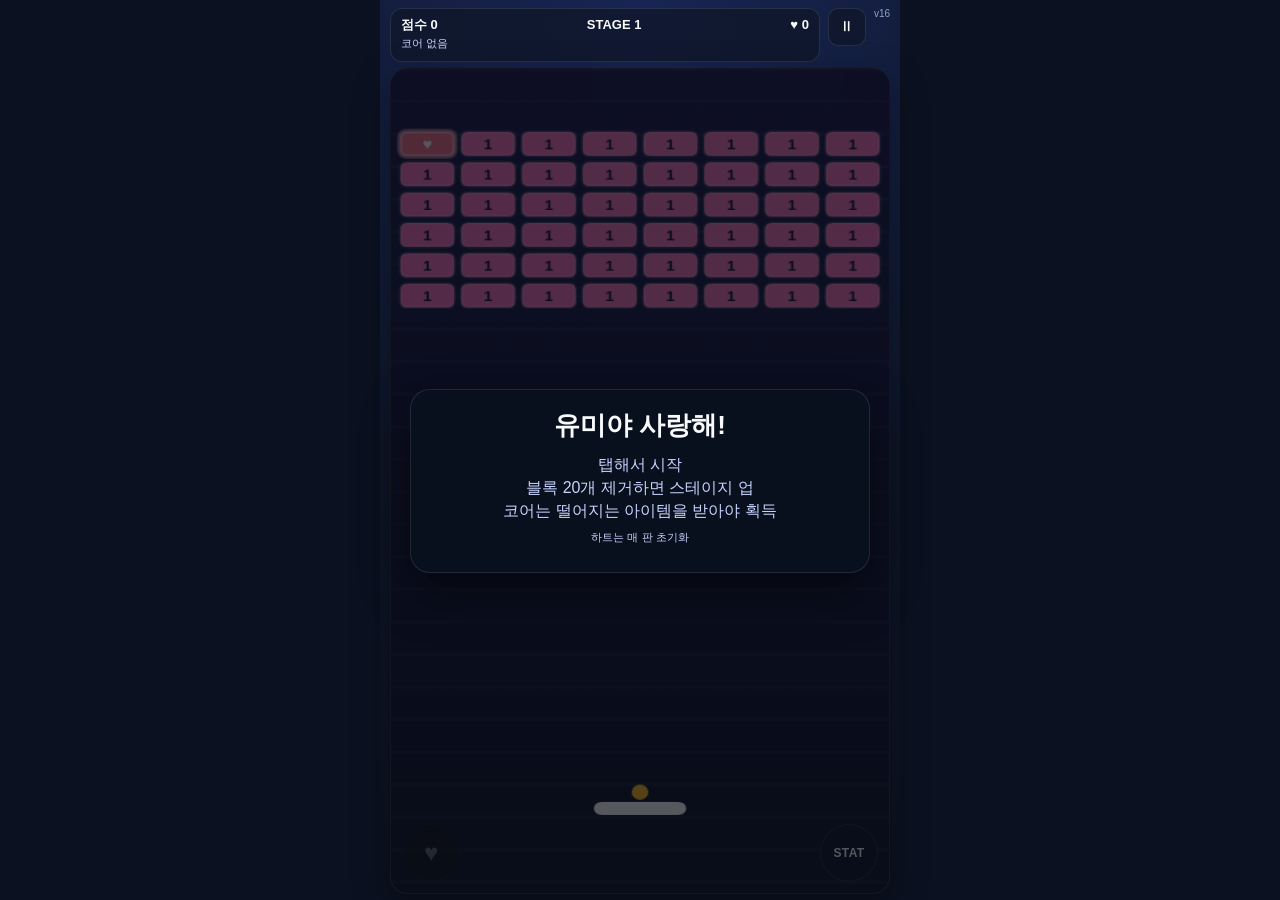
==== commit 700f6848: "Add files via upload" ====
--- a/index.html
+++ b/index.html
@@ -3,19 +3,19 @@
 <head>
 <meta charset="utf-8" />
 <meta name="viewport" content="width=device-width,initial-scale=1,viewport-fit=cover,user-scalable=no" />
-<title>Yumi Brick Breaker</title>
+<title>유미 벽돌깨기</title>
 <meta name="theme-color" content="#0f172a" />
 <meta name="apple-mobile-web-app-capable" content="yes" />
 <meta name="apple-mobile-web-app-status-bar-style" content="black-translucent" />
-<meta name="apple-mobile-web-app-title" content="Yumi Breaker" />
-<link rel="manifest" href="./manifest.json?v=16" />
-<link rel="apple-touch-icon" href="./apple-touch-icon.png?v=16" />
+<meta name="apple-mobile-web-app-title" content="유미 벽돌깨기" />
+<link rel="manifest" href="./manifest.json?v=17" />
+<link rel="apple-touch-icon" href="./apple-touch-icon.png?v=17" />
 <style>
-  :root{--bg:#0f172a;--bg2:#111827;--panel:#0b1220cc;--line:#ffffff24;--text:#e5eefc;--muted:#9fb1cc;--accent:#7dd3fc;--heart:#fb7185;--warn:#f59e0b;--danger:#ef4444;}
+  :root{--bg:#0b1120;--bg2:#0f172a;--panel:#0f172acc;--line:#ffffff1a;--text:#f8fafc;--muted:#c7d2fe;--accent:#7dd3fc;--heart:#fb7185;--warn:#f59e0b;--danger:#ef4444;}
   *{box-sizing:border-box;-webkit-tap-highlight-color:transparent}
-  html,body{margin:0;height:100%;background:linear-gradient(180deg,var(--bg),var(--bg2));color:var(--text);font-family:-apple-system,BlinkMacSystemFont,'Segoe UI',Roboto,sans-serif;overflow:hidden}
+  html,body{margin:0;height:100%;background:#0b1120;color:var(--text);font-family:-apple-system,BlinkMacSystemFont,'Segoe UI',Roboto,sans-serif;overflow:hidden}
   body{display:flex;justify-content:center;align-items:stretch}
-  .app{position:relative;width:100%;max-width:520px;height:100vh;display:flex;flex-direction:column;padding:8px 10px calc(env(safe-area-inset-bottom) + 6px)}
+  .app{position:relative;width:100%;max-width:520px;height:100vh;display:flex;flex-direction:column;padding:8px 10px calc(env(safe-area-inset-bottom) + 6px);background:radial-gradient(circle at top,#172554 0%,#0f172a 55%,#0b1120 100%)}
   .topbar{display:grid;grid-template-columns:1fr auto auto;gap:8px;align-items:start;margin-bottom:6px}
   .hud{background:var(--panel);border:1px solid var(--line);border-radius:12px;padding:8px 10px;line-height:1.25;min-height:54px}
   .hud .row{display:flex;justify-content:space-between;gap:10px;font-weight:700;font-size:13px}
@@ -23,7 +23,7 @@
   .miniBtn{width:38px;height:38px;border-radius:10px;border:1px solid var(--line);background:var(--panel);color:var(--text);font-weight:800}
   .miniBtn:active{transform:scale(.97)}
   .gameWrap{position:relative;flex:1;min-height:0}
-  canvas{display:block;width:100%;height:100%;border-radius:18px;border:1px solid #ffffff18;background:linear-gradient(180deg,#111827 0%,#0b1220 100%);box-shadow:0 10px 30px rgba(0,0,0,.35);touch-action:none}
+  canvas{display:block;width:100%;height:100%;border-radius:18px;border:1px solid rgba(255,255,255,0.12);background:linear-gradient(180deg,#0f172a 0%,#111827 100%);box-shadow:0 12px 36px rgba(0,0,0,.35);touch-action:none}
   .corner{position:absolute;bottom:12px;width:58px;height:58px;border-radius:50%;display:flex;align-items:center;justify-content:center;border:1px solid var(--line);background:var(--panel);backdrop-filter:blur(6px);font-size:24px;font-weight:900;color:var(--text)}
   .corner.left{left:12px}
   .corner.right{right:12px;font-size:12px;letter-spacing:.4px}
@@ -809,20 +809,48 @@
   return dx*dx + dy*dy <= ball.r*ball.r;
 }
 
+const VIS_THEMES = [
+  { top: '#1e1b4b', bottom: '#0f172a', block: '#f472b6', number: '#fbcfe8', boss: '#fb7185', accent: '#f9a8d4', line: '#fdf2f8' },
+  { top: '#082f49', bottom: '#0f172a', block: '#38bdf8', number: '#bae6fd', boss: '#60a5fa', accent: '#7dd3fc', line: '#e0f2fe' },
+  { top: '#312e81', bottom: '#0f172a', block: '#a78bfa', number: '#ddd6fe', boss: '#c084fc', accent: '#c4b5fd', line: '#f5f3ff' },
+  { top: '#3f1d2e', bottom: '#0f172a', block: '#fb7185', number: '#fecdd3', boss: '#f97316', accent: '#fda4af', line: '#fff1f2' },
+  { top: '#1f2937', bottom: '#0f172a', block: '#f8fafc', number: '#cbd5e1', boss: '#f59e0b', accent: '#fde68a', line: '#ffffff' }
+];
+function visTheme(){ return VIS_THEMES[Math.floor((state.stage-1)/10) % VIS_THEMES.length]; }
+
 function drawBrick(b){
-  let fill = '#334155';
-  if (b.type==='heart') fill = '#fb7185';
-  else if (b.type==='elite') fill = '#8b5cf6';
-  else {
-    const hue = (state.stage*13 + b.maxHp*18) % 360;
-    fill = 'hsl(' + hue + ' 65% 58%)';
-  }
-  rr(b.x,b.y,b.w,b.h,6,fill,'rgba(255,255,255,.16)');
+  const t = visTheme();
+  let fill = t.block;
+  let stroke = 'rgba(255,255,255,.14)';
   if (b.type==='heart') {
-    ctx.fillStyle = '#fff'; ctx.font='bold 14px sans-serif'; ctx.textAlign='center'; ctx.fillText('♥', b.x+b.w/2, b.y+b.h/2+5);
-  } else {
-    ctx.fillStyle = '#0f172a'; ctx.font='bold 13px sans-serif'; ctx.textAlign='center'; ctx.fillText(String(Math.max(1,Math.ceil(b.hp))), b.x+b.w/2, b.y+b.h/2+5);
-  }
+    const pulse = 0.86 + Math.sin(performance.now()/180) * 0.14;
+    ctx.save();
+    ctx.globalAlpha = pulse;
+    fill = '#fb7185';
+    rr(b.x,b.y,b.w,b.h,6,fill,'rgba(255,255,255,.42)');
+    ctx.restore();
+    ctx.save();
+    ctx.strokeStyle = 'rgba(253,164,175,.45)';
+    ctx.lineWidth = 4;
+    rr(b.x-1,b.y-1,b.w+2,b.h+2,7,'rgba(0,0,0,0)','rgba(253,164,175,.45)');
+    ctx.restore();
+    ctx.fillStyle = '#fff';
+    ctx.font='bold 14px sans-serif';
+    ctx.textAlign='center';
+    ctx.fillText('♥', b.x+b.w/2, b.y+b.h/2+5);
+    return;
+  }
+  if (b.type==='elite') {
+    fill = t.accent;
+    stroke = 'rgba(255,255,255,.24)';
+  } else if (b.type!=='boss' && b.maxHp > 1) {
+    fill = t.number;
+  }
+  rr(b.x,b.y,b.w,b.h,6,fill,stroke);
+  ctx.fillStyle = '#0f172a';
+  ctx.font='bold 13px sans-serif';
+  ctx.textAlign='center';
+  ctx.fillText(String(Math.max(1,Math.ceil(b.hp))), b.x+b.w/2, b.y+b.h/2+5);
 }
 
 function rr(x,y,w,h,r,fill,stroke){
@@ -838,7 +866,7 @@
   for (const e of state.effects) {
     const p = e.t/e.dur;
     if (e.type==='flash') {
-      ctx.fillStyle = 'rgba(125,211,252,' + (0.18*(1-p)) + ')'; ctx.fillRect(0,0,W,H);
+      ctx.fillStyle = 'rgba(249,168,212,' + (0.16*(1-p)) + ')'; ctx.fillRect(0,0,W,H);
     } else if (e.type==='heartBurst') {
       for (let i=0;i<8;i++){
         const a = (Math.PI*2/8)*i + p*2; const r = 10 + p*22;
@@ -848,36 +876,37 @@
     } else if (e.type==='explosion') {
       ctx.strokeStyle = 'rgba(245,158,11,' + (1-p) + ')'; ctx.lineWidth=4; ctx.beginPath(); ctx.arc(e.x,e.y,18+p*42,0,Math.PI*2); ctx.stroke();
     } else if (e.type==='vline') {
-      ctx.strokeStyle='rgba(56,189,248,' + (1-p) + ')'; ctx.lineWidth=6; ctx.beginPath(); ctx.moveTo(e.x, CFG.topMargin); ctx.lineTo(e.x, H-40); ctx.stroke();
+      ctx.strokeStyle='rgba(125,211,252,' + (1-p) + ')'; ctx.lineWidth=6; ctx.beginPath(); ctx.moveTo(e.x, CFG.topMargin); ctx.lineTo(e.x, H-40); ctx.stroke();
     } else if (e.type==='hline') {
-      ctx.strokeStyle='rgba(56,189,248,' + (1-p) + ')'; ctx.lineWidth=6; ctx.beginPath(); ctx.moveTo(CFG.side, e.y); ctx.lineTo(W-CFG.side, e.y); ctx.stroke();
+      ctx.strokeStyle='rgba(125,211,252,' + (1-p) + ')'; ctx.lineWidth=6; ctx.beginPath(); ctx.moveTo(CFG.side, e.y); ctx.lineTo(W-CFG.side, e.y); ctx.stroke();
     }
   }
 }
 
 function drawBoss(){
   const b = state.boss; if (!b) return;
-  rr(b.x,b.y,b.w,b.h,10,'#991b1b','rgba(255,255,255,.2)');
+  const t = visTheme();
+  rr(b.x,b.y,b.w,b.h,12,t.boss,'rgba(255,255,255,.22)');
   const hpP = Math.max(0,b.hp/b.maxHp);
-  // cracks
-  ctx.strokeStyle='rgba(255,255,255,' + (0.2 + (1-hpP)*0.5) + ')'; ctx.lineWidth=2;
-  for (let i=0;i<Math.floor((1-hpP)*8);i++){
-    const sx = b.x + 20 + i*35, sy = b.y + 20 + (i%3)*24;
-    ctx.beginPath(); ctx.moveTo(sx,sy); ctx.lineTo(sx+10,sy+12); ctx.lineTo(sx-3,sy+25); ctx.stroke();
-  }
-  ctx.fillStyle='#fee2e2'; ctx.font='bold 30px sans-serif'; ctx.textAlign='center'; ctx.fillText('BOSS ' + state.bossIndex, W/2, b.y + b.h/2 - 8);
+  ctx.strokeStyle='rgba(255,255,255,' + (0.22 + (1-hpP)*0.5) + ')'; ctx.lineWidth=2;
+  if (hpP < 0.75) { ctx.beginPath(); ctx.moveTo(b.x + 80, b.y + 20); ctx.lineTo(b.x + 130, b.y + 54); ctx.lineTo(b.x + 102, b.y + 82); ctx.stroke(); }
+  if (hpP < 0.5) { ctx.beginPath(); ctx.moveTo(b.x + b.w - 90, b.y + 14); ctx.lineTo(b.x + b.w - 138, b.y + 48); ctx.lineTo(b.x + b.w - 98, b.y + 86); ctx.stroke(); }
+  if (hpP < 0.25) { ctx.beginPath(); ctx.moveTo(b.x + b.w/2, b.y + 10); ctx.lineTo(b.x + b.w/2 - 30, b.y + 40); ctx.lineTo(b.x + b.w/2 + 20, b.y + 90); ctx.stroke(); }
+  ctx.fillStyle='#fff1f2'; ctx.font='bold 28px sans-serif'; ctx.textAlign='center';
+  ctx.fillText('BOSS ' + state.bossIndex, W/2, b.y + b.h/2 - 8);
   ctx.font='bold 24px sans-serif'; ctx.fillText(Math.ceil(b.hp)+' / '+b.maxHp, W/2, b.y + b.h/2 + 24);
   const barW = b.w - 30, barH = 10; const bx = b.x + 15, by = b.y + 12;
-  rr(bx,by,barW,barH,5,'rgba(255,255,255,.14)'); rr(bx,by,barW*hpP,barH,5,'#f87171');
+  rr(bx,by,barW,barH,5,'rgba(255,255,255,.14)'); rr(bx,by,barW*hpP,barH,5,t.accent);
 }
 
 function drawCoreDrop(it){
-  ctx.save(); ctx.translate(it.x,it.y); ctx.rotate(performance.now()*0.002 + it.x*0.01);
-  ctx.strokeStyle='#38bdf8'; ctx.fillStyle='rgba(56,189,248,.25)'; ctx.lineWidth=3;
+  const t = visTheme();
+  ctx.save(); ctx.translate(it.x,it.y); ctx.rotate(performance.now()*0.0016 + it.x*0.01);
+  ctx.strokeStyle=t.accent; ctx.fillStyle='rgba(255,255,255,.14)'; ctx.lineWidth=3;
   if (it.type==='triangle') {
     ctx.beginPath(); ctx.moveTo(0,-16); ctx.lineTo(-14,12); ctx.lineTo(14,12); ctx.closePath(); ctx.fill(); ctx.stroke();
   } else if (it.type==='long') {
-    rr(-20,-8,40,16,8,'rgba(56,189,248,.35)','#38bdf8');
+    rr(-22,-7,44,14,7,'rgba(255,255,255,.12)',t.accent);
   } else if (it.type==='vlight') {
     ctx.beginPath(); ctx.moveTo(-6,-16); ctx.lineTo(2,-2); ctx.lineTo(-5,-2); ctx.lineTo(6,16); ctx.lineTo(0,4); ctx.lineTo(5,4); ctx.stroke();
   } else if (it.type==='hlight') {
@@ -888,6 +917,16 @@
 
 function drawPaddle(){
   rr(state.paddle.x, state.paddle.y, state.paddle.w, state.paddle.h, 7, '#ffffff');
+  if (state.coreLevels.triangle > 0) {
+    const t = visTheme();
+    ctx.fillStyle = t.accent;
+    ctx.beginPath();
+    ctx.moveTo(state.paddle.x + state.paddle.w / 2, state.paddle.y - 24);
+    ctx.lineTo(state.paddle.x + state.paddle.w / 2 - 18, state.paddle.y);
+    ctx.lineTo(state.paddle.x + state.paddle.w / 2 + 18, state.paddle.y);
+    ctx.closePath();
+    ctx.fill();
+  }
   if (state.upgrades.shields > 0) {
     ctx.strokeStyle='rgba(125,211,252,.9)'; ctx.lineWidth=3;
     for (let i=0;i<Math.min(10,state.upgrades.shields);i++) {
@@ -924,7 +963,10 @@
 }
 
 function draw(){
-  const g = ctx.createLinearGradient(0,0,0,H); g.addColorStop(0,'#0f172a'); g.addColorStop(1,'#111827'); ctx.fillStyle=g; ctx.fillRect(0,0,W,H);
+  const t = visTheme();
+  const g = ctx.createLinearGradient(0,0,0,H);
+  g.addColorStop(0,t.top); g.addColorStop(1,t.bottom);
+  ctx.fillStyle=g; ctx.fillRect(0,0,W,H);
   ctx.strokeStyle='rgba(255,255,255,.04)';
   for(let y=0;y<H;y+=30){ ctx.beginPath(); ctx.moveTo(0,y); ctx.lineTo(W,y); ctx.stroke(); }
 
@@ -936,9 +978,8 @@
   drawPaddle();
   drawBalls();
 
-  // drones
-  if (state.upgrades.leftDrone){ ctx.fillStyle='#fb7185'; ctx.beginPath(); ctx.arc(state.paddle.x + state.paddle.w*0.25, state.paddle.y-18, 10, 0, Math.PI*2); ctx.fill(); }
-  if (state.upgrades.rightDrone){ ctx.fillStyle='#fb7185'; ctx.beginPath(); ctx.arc(state.paddle.x + state.paddle.w*0.75, state.paddle.y-18, 10, 0, Math.PI*2); ctx.fill(); }
+  if (state.upgrades.leftDrone){ ctx.fillStyle='#fb7185'; ctx.beginPath(); ctx.arc(state.paddle.x + state.paddle.w*0.25, state.paddle.y-18, 10, 0, Math.PI*2); ctx.fill(); ctx.fillStyle='#fff'; ctx.font='bold 10px sans-serif'; ctx.textAlign='center'; ctx.fillText('♥', state.paddle.x + state.paddle.w*0.25, state.paddle.y-15); }
+  if (state.upgrades.rightDrone){ ctx.fillStyle='#f9a8d4'; ctx.beginPath(); ctx.arc(state.paddle.x + state.paddle.w*0.75, state.paddle.y-18, 10, 0, Math.PI*2); ctx.fill(); ctx.fillStyle='#fff'; ctx.font='bold 10px sans-serif'; ctx.textAlign='center'; ctx.fillText('♥', state.paddle.x + state.paddle.w*0.75, state.paddle.y-15); }
 
   drawEffects();
   drawTexts();
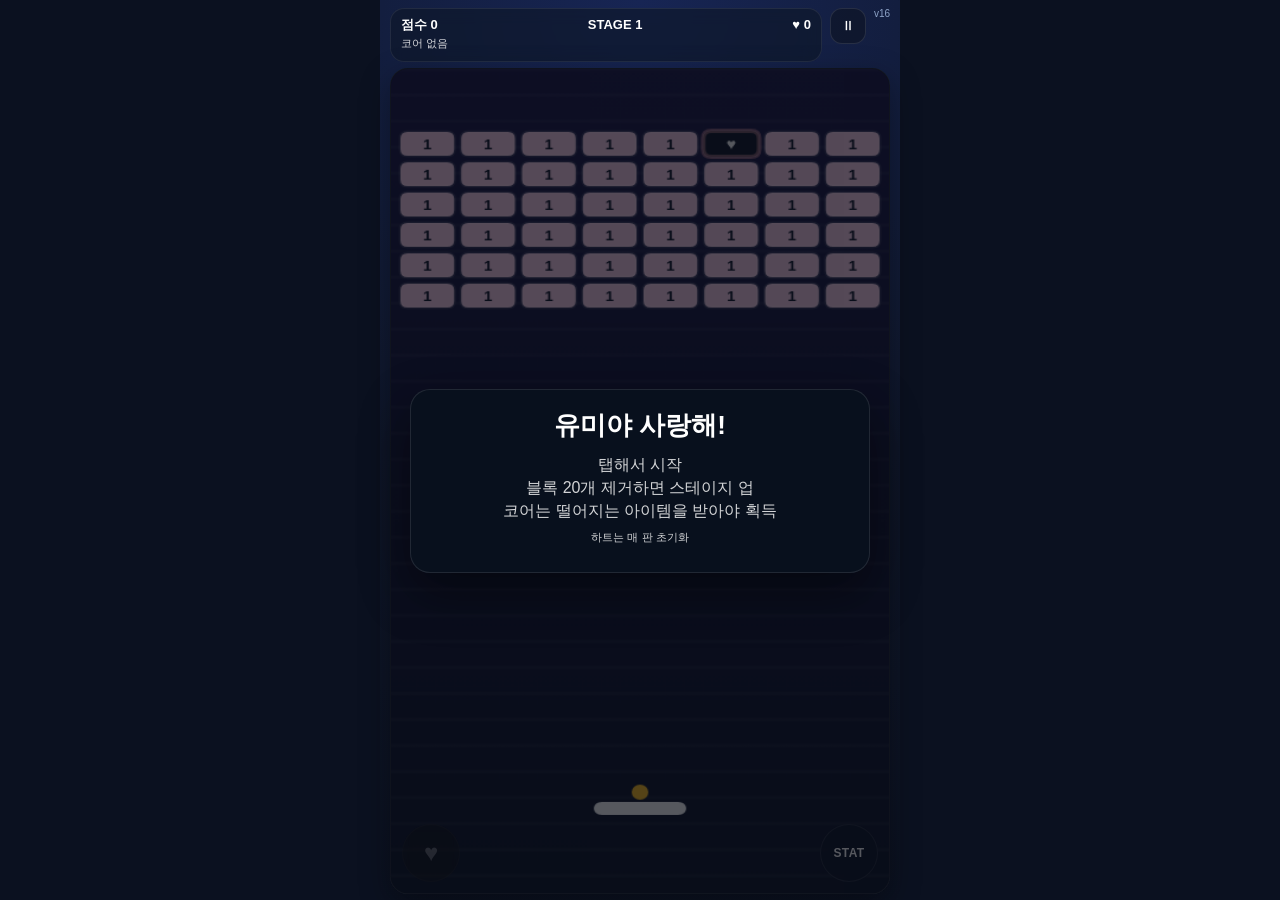
==== commit f6637efe: "Add files via upload" ====
--- a/index.html
+++ b/index.html
@@ -8,22 +8,22 @@
 <meta name="apple-mobile-web-app-capable" content="yes" />
 <meta name="apple-mobile-web-app-status-bar-style" content="black-translucent" />
 <meta name="apple-mobile-web-app-title" content="유미 벽돌깨기" />
-<link rel="manifest" href="./manifest.json?v=17" />
-<link rel="apple-touch-icon" href="./apple-touch-icon.png?v=17" />
+<link rel="manifest" href="./manifest.json?v=18" />
+<link rel="apple-touch-icon" href="./apple-touch-icon.png?v=18" />
 <style>
-  :root{--bg:#0b1120;--bg2:#0f172a;--panel:#0f172acc;--line:#ffffff1a;--text:#f8fafc;--muted:#c7d2fe;--accent:#7dd3fc;--heart:#fb7185;--warn:#f59e0b;--danger:#ef4444;}
+  :root{--bg:#0f172a;--bg2:#111827;--panel:rgba(15,23,42,0.66);--line:rgba(255,255,255,0.10);--text:#ffffff;--muted:rgba(255,255,255,0.82);--accent:#7dd3fc;--heart:#fb7185;--warn:#f59e0b;--danger:#ef4444;}
   *{box-sizing:border-box;-webkit-tap-highlight-color:transparent}
   html,body{margin:0;height:100%;background:#0b1120;color:var(--text);font-family:-apple-system,BlinkMacSystemFont,'Segoe UI',Roboto,sans-serif;overflow:hidden}
   body{display:flex;justify-content:center;align-items:stretch}
   .app{position:relative;width:100%;max-width:520px;height:100vh;display:flex;flex-direction:column;padding:8px 10px calc(env(safe-area-inset-bottom) + 6px);background:radial-gradient(circle at top,#172554 0%,#0f172a 55%,#0b1120 100%)}
   .topbar{display:grid;grid-template-columns:1fr auto auto;gap:8px;align-items:start;margin-bottom:6px}
-  .hud{background:var(--panel);border:1px solid var(--line);border-radius:12px;padding:8px 10px;line-height:1.25;min-height:54px}
+  .hud{background:var(--panel);border:1px solid rgba(255,255,255,0.08);border-radius:14px;padding:8px 10px;line-height:1.25;min-height:54px;backdrop-filter:blur(8px)}
   .hud .row{display:flex;justify-content:space-between;gap:10px;font-weight:700;font-size:13px}
   .hud .sub{margin-top:4px;font-size:11px;color:var(--muted);min-height:16px;white-space:nowrap;overflow:hidden;text-overflow:ellipsis}
-  .miniBtn{width:38px;height:38px;border-radius:10px;border:1px solid var(--line);background:var(--panel);color:var(--text);font-weight:800}
+  .miniBtn{width:36px;height:36px;border-radius:12px;border:1px solid rgba(255,255,255,0.1);background:rgba(15,23,42,0.78);color:var(--text);font-weight:900;font-size:12px}
   .miniBtn:active{transform:scale(.97)}
   .gameWrap{position:relative;flex:1;min-height:0}
-  canvas{display:block;width:100%;height:100%;border-radius:18px;border:1px solid rgba(255,255,255,0.12);background:linear-gradient(180deg,#0f172a 0%,#111827 100%);box-shadow:0 12px 36px rgba(0,0,0,.35);touch-action:none}
+  canvas{display:block;width:100%;height:100%;border-radius:18px;border:1px solid #ffffff18;background:linear-gradient(180deg,#111827 0%,#0b1220 100%);box-shadow:0 10px 30px rgba(0,0,0,.35);touch-action:none}
   .corner{position:absolute;bottom:12px;width:58px;height:58px;border-radius:50%;display:flex;align-items:center;justify-content:center;border:1px solid var(--line);background:var(--panel);backdrop-filter:blur(6px);font-size:24px;font-weight:900;color:var(--text)}
   .corner.left{left:12px}
   .corner.right{right:12px;font-size:12px;letter-spacing:.4px}
@@ -115,6 +115,16 @@
 };
 CFG.brickW = (W - CFG.side * 2 - CFG.brickGap * (CFG.cols - 1)) / CFG.cols;
 CFG.rowPitch = CFG.brickH + CFG.brickGap;
+
+const THEMES = [
+  { top: '#1e1b4b', bottom: '#0f172a', block: '#f472b6', number: '#fbcfe8', boss: '#fb7185', accent: '#f9a8d4', line: '#fdf2f8' },
+  { top: '#082f49', bottom: '#0f172a', block: '#38bdf8', number: '#bae6fd', boss: '#60a5fa', accent: '#7dd3fc', line: '#e0f2fe' },
+  { top: '#312e81', bottom: '#0f172a', block: '#a78bfa', number: '#ddd6fe', boss: '#c084fc', accent: '#c4b5fd', line: '#f5f3ff' },
+  { top: '#3f1d2e', bottom: '#0f172a', block: '#fb7185', number: '#fecdd3', boss: '#f97316', accent: '#fda4af', line: '#fff1f2' },
+  { top: '#1f2937', bottom: '#0f172a', block: '#f8fafc', number: '#cbd5e1', boss: '#f59e0b', accent: '#fde68a', line: '#ffffff' }
+];
+function theme(){ return THEMES[Math.floor((state.stage - 1) / 10) % THEMES.length]; }
+
 
 let state;
 
@@ -809,49 +819,38 @@
   return dx*dx + dy*dy <= ball.r*ball.r;
 }
 
-const VIS_THEMES = [
-  { top: '#1e1b4b', bottom: '#0f172a', block: '#f472b6', number: '#fbcfe8', boss: '#fb7185', accent: '#f9a8d4', line: '#fdf2f8' },
-  { top: '#082f49', bottom: '#0f172a', block: '#38bdf8', number: '#bae6fd', boss: '#60a5fa', accent: '#7dd3fc', line: '#e0f2fe' },
-  { top: '#312e81', bottom: '#0f172a', block: '#a78bfa', number: '#ddd6fe', boss: '#c084fc', accent: '#c4b5fd', line: '#f5f3ff' },
-  { top: '#3f1d2e', bottom: '#0f172a', block: '#fb7185', number: '#fecdd3', boss: '#f97316', accent: '#fda4af', line: '#fff1f2' },
-  { top: '#1f2937', bottom: '#0f172a', block: '#f8fafc', number: '#cbd5e1', boss: '#f59e0b', accent: '#fde68a', line: '#ffffff' }
-];
-function visTheme(){ return VIS_THEMES[Math.floor((state.stage-1)/10) % VIS_THEMES.length]; }
 
 function drawBrick(b){
-  const t = visTheme();
+  const t = theme();
   let fill = t.block;
-  let stroke = 'rgba(255,255,255,.14)';
-  if (b.type==='heart') {
-    const pulse = 0.86 + Math.sin(performance.now()/180) * 0.14;
+  let stroke = 'rgba(255,255,255,0.12)';
+  if (b.type==='elite') fill = '#8b5cf6';
+  else if (b.type==='heart') {
+    const pulse = 0.86 + Math.sin(performance.now() / 180) * 0.14;
     ctx.save();
     ctx.globalAlpha = pulse;
-    fill = '#fb7185';
-    rr(b.x,b.y,b.w,b.h,6,fill,'rgba(255,255,255,.42)');
+    rr(b.x,b.y,b.w,b.h,6,'#fb7185','rgba(255,255,255,0.4)');
     ctx.restore();
     ctx.save();
-    ctx.strokeStyle = 'rgba(253,164,175,.45)';
-    ctx.lineWidth = 4;
-    rr(b.x-1,b.y-1,b.w+2,b.h+2,7,'rgba(0,0,0,0)','rgba(253,164,175,.45)');
+    ctx.strokeStyle='rgba(253,164,175,0.45)';
+    ctx.lineWidth=4;
+    rr(b.x-1,b.y-1,b.w+2,b.h+2,7,null,'rgba(253,164,175,0.45)');
     ctx.restore();
-    ctx.fillStyle = '#fff';
+    ctx.fillStyle='#fff';
     ctx.font='bold 14px sans-serif';
     ctx.textAlign='center';
     ctx.fillText('♥', b.x+b.w/2, b.y+b.h/2+5);
     return;
-  }
-  if (b.type==='elite') {
-    fill = t.accent;
-    stroke = 'rgba(255,255,255,.24)';
-  } else if (b.type!=='boss' && b.maxHp > 1) {
+  } else {
     fill = t.number;
   }
   rr(b.x,b.y,b.w,b.h,6,fill,stroke);
-  ctx.fillStyle = '#0f172a';
+  ctx.fillStyle='#0f172a';
   ctx.font='bold 13px sans-serif';
   ctx.textAlign='center';
   ctx.fillText(String(Math.max(1,Math.ceil(b.hp))), b.x+b.w/2, b.y+b.h/2+5);
 }
+
 
 function rr(x,y,w,h,r,fill,stroke){
   ctx.beginPath();
@@ -866,7 +865,7 @@
   for (const e of state.effects) {
     const p = e.t/e.dur;
     if (e.type==='flash') {
-      ctx.fillStyle = 'rgba(249,168,212,' + (0.16*(1-p)) + ')'; ctx.fillRect(0,0,W,H);
+      ctx.fillStyle = 'rgba(125,211,252,' + (0.18*(1-p)) + ')'; ctx.fillRect(0,0,W,H);
     } else if (e.type==='heartBurst') {
       for (let i=0;i<8;i++){
         const a = (Math.PI*2/8)*i + p*2; const r = 10 + p*22;
@@ -876,54 +875,69 @@
     } else if (e.type==='explosion') {
       ctx.strokeStyle = 'rgba(245,158,11,' + (1-p) + ')'; ctx.lineWidth=4; ctx.beginPath(); ctx.arc(e.x,e.y,18+p*42,0,Math.PI*2); ctx.stroke();
     } else if (e.type==='vline') {
-      ctx.strokeStyle='rgba(125,211,252,' + (1-p) + ')'; ctx.lineWidth=6; ctx.beginPath(); ctx.moveTo(e.x, CFG.topMargin); ctx.lineTo(e.x, H-40); ctx.stroke();
+      ctx.strokeStyle='rgba(56,189,248,' + (1-p) + ')'; ctx.lineWidth=6; ctx.beginPath(); ctx.moveTo(e.x, CFG.topMargin); ctx.lineTo(e.x, H-40); ctx.stroke();
     } else if (e.type==='hline') {
-      ctx.strokeStyle='rgba(125,211,252,' + (1-p) + ')'; ctx.lineWidth=6; ctx.beginPath(); ctx.moveTo(CFG.side, e.y); ctx.lineTo(W-CFG.side, e.y); ctx.stroke();
-    }
-  }
-}
+      ctx.strokeStyle='rgba(56,189,248,' + (1-p) + ')'; ctx.lineWidth=6; ctx.beginPath(); ctx.moveTo(CFG.side, e.y); ctx.lineTo(W-CFG.side, e.y); ctx.stroke();
+    }
+  }
+}
+
 
 function drawBoss(){
   const b = state.boss; if (!b) return;
-  const t = visTheme();
-  rr(b.x,b.y,b.w,b.h,12,t.boss,'rgba(255,255,255,.22)');
-  const hpP = Math.max(0,b.hp/b.maxHp);
-  ctx.strokeStyle='rgba(255,255,255,' + (0.22 + (1-hpP)*0.5) + ')'; ctx.lineWidth=2;
-  if (hpP < 0.75) { ctx.beginPath(); ctx.moveTo(b.x + 80, b.y + 20); ctx.lineTo(b.x + 130, b.y + 54); ctx.lineTo(b.x + 102, b.y + 82); ctx.stroke(); }
-  if (hpP < 0.5) { ctx.beginPath(); ctx.moveTo(b.x + b.w - 90, b.y + 14); ctx.lineTo(b.x + b.w - 138, b.y + 48); ctx.lineTo(b.x + b.w - 98, b.y + 86); ctx.stroke(); }
-  if (hpP < 0.25) { ctx.beginPath(); ctx.moveTo(b.x + b.w/2, b.y + 10); ctx.lineTo(b.x + b.w/2 - 30, b.y + 40); ctx.lineTo(b.x + b.w/2 + 20, b.y + 90); ctx.stroke(); }
-  ctx.fillStyle='#fff1f2'; ctx.font='bold 28px sans-serif'; ctx.textAlign='center';
-  ctx.fillText('BOSS ' + state.bossIndex, W/2, b.y + b.h/2 - 8);
-  ctx.font='bold 24px sans-serif'; ctx.fillText(Math.ceil(b.hp)+' / '+b.maxHp, W/2, b.y + b.h/2 + 24);
-  const barW = b.w - 30, barH = 10; const bx = b.x + 15, by = b.y + 12;
-  rr(bx,by,barW,barH,5,'rgba(255,255,255,.14)'); rr(bx,by,barW*hpP,barH,5,t.accent);
-}
+  const t = theme();
+  rr(b.x,b.y,b.w,b.h,14,t.boss,'rgba(255,255,255,0.25)');
+  const ratio = Math.max(0,b.hp/b.maxHp);
+  ctx.strokeStyle='rgba(255,255,255,0.45)'; ctx.lineWidth=2;
+  if (ratio < 0.75) { ctx.beginPath(); ctx.moveTo(b.x + 80, b.y + 20); ctx.lineTo(b.x + 130, b.y + 54); ctx.lineTo(b.x + 102, b.y + 82); ctx.stroke(); }
+  if (ratio < 0.5) { ctx.beginPath(); ctx.moveTo(b.x + b.w - 90, b.y + 14); ctx.lineTo(b.x + b.w - 138, b.y + 48); ctx.lineTo(b.x + b.w - 98, b.y + 86); ctx.stroke(); }
+  if (ratio < 0.25) { ctx.beginPath(); ctx.moveTo(b.x + b.w/2, b.y + 10); ctx.lineTo(b.x + b.w/2 - 30, b.y + 40); ctx.lineTo(b.x + b.w/2 + 20, b.y + 90); ctx.stroke(); }
+  ctx.fillStyle='#fff';
+  ctx.font='bold 18px sans-serif'; ctx.textAlign='center';
+  ctx.fillText('BOSS ' + Math.ceil(b.hp), b.x + b.w/2, b.y + b.h/2 + 6);
+}
+
+
 
 function drawCoreDrop(it){
-  const t = visTheme();
-  ctx.save(); ctx.translate(it.x,it.y); ctx.rotate(performance.now()*0.0016 + it.x*0.01);
-  ctx.strokeStyle=t.accent; ctx.fillStyle='rgba(255,255,255,.14)'; ctx.lineWidth=3;
+  const t = theme();
+  const pulse = 0.92 + Math.sin(performance.now() / 150 + it.x) * 0.08;
+  ctx.save();
+  ctx.translate(it.x,it.y);
+  ctx.rotate((it.rot||0) + performance.now()*0.002 + it.x*0.01);
+  ctx.scale(pulse,pulse);
+  ctx.lineWidth=2.5;
+  ctx.beginPath();
+  ctx.arc(0,0,18,0,Math.PI*2);
+  ctx.fillStyle='rgba(15,23,42,0.72)';
+  ctx.fill();
+  ctx.strokeStyle=t.accent;
+  ctx.stroke();
+  ctx.strokeStyle='#ffffff';
+  ctx.fillStyle=t.accent;
   if (it.type==='triangle') {
-    ctx.beginPath(); ctx.moveTo(0,-16); ctx.lineTo(-14,12); ctx.lineTo(14,12); ctx.closePath(); ctx.fill(); ctx.stroke();
+    ctx.beginPath(); ctx.moveTo(0,-14); ctx.lineTo(-13,10); ctx.lineTo(13,10); ctx.closePath(); ctx.fill(); ctx.stroke();
   } else if (it.type==='long') {
-    rr(-22,-7,44,14,7,'rgba(255,255,255,.12)',t.accent);
+    rr(-22,-6,44,12,6,t.accent,'#ffffff');
   } else if (it.type==='vlight') {
-    ctx.beginPath(); ctx.moveTo(-6,-16); ctx.lineTo(2,-2); ctx.lineTo(-5,-2); ctx.lineTo(6,16); ctx.lineTo(0,4); ctx.lineTo(5,4); ctx.stroke();
+    ctx.beginPath(); ctx.moveTo(0,-16); ctx.lineTo(-6,-2); ctx.lineTo(1,-2); ctx.lineTo(-5,16); ctx.lineTo(7,1); ctx.lineTo(0,1); ctx.closePath(); ctx.fill(); ctx.stroke();
   } else if (it.type==='hlight') {
-    ctx.beginPath(); ctx.moveTo(-16,-6); ctx.lineTo(-2,2); ctx.lineTo(-2,-5); ctx.lineTo(16,6); ctx.lineTo(4,0); ctx.lineTo(4,5); ctx.stroke();
+    ctx.rotate(Math.PI/2);
+    ctx.beginPath(); ctx.moveTo(0,-16); ctx.lineTo(-6,-2); ctx.lineTo(1,-2); ctx.lineTo(-5,16); ctx.lineTo(7,1); ctx.lineTo(0,1); ctx.closePath(); ctx.fill(); ctx.stroke();
   }
   ctx.restore();
 }
+
+
 
 function drawPaddle(){
   rr(state.paddle.x, state.paddle.y, state.paddle.w, state.paddle.h, 7, '#ffffff');
   if (state.coreLevels.triangle > 0) {
-    const t = visTheme();
-    ctx.fillStyle = t.accent;
+    ctx.fillStyle = theme().accent;
     ctx.beginPath();
-    ctx.moveTo(state.paddle.x + state.paddle.w / 2, state.paddle.y - 24);
-    ctx.lineTo(state.paddle.x + state.paddle.w / 2 - 18, state.paddle.y);
-    ctx.lineTo(state.paddle.x + state.paddle.w / 2 + 18, state.paddle.y);
+    ctx.moveTo(state.paddle.x + state.paddle.w/2, state.paddle.y - 24);
+    ctx.lineTo(state.paddle.x + state.paddle.w/2 - 18, state.paddle.y);
+    ctx.lineTo(state.paddle.x + state.paddle.w/2 + 18, state.paddle.y);
     ctx.closePath();
     ctx.fill();
   }
@@ -936,6 +950,7 @@
   }
 }
 
+
 function drawBalls(){
   for (const b of state.balls) {
     ctx.beginPath(); ctx.arc(b.x,b.y,b.r,0,Math.PI*2); ctx.fillStyle='#fbbf24'; ctx.fill();
@@ -944,15 +959,28 @@
   }
 }
 
+
 function drawProjectiles(){
-  ctx.fillStyle='#fca5a5';
-  for (const p of state.projectiles) { ctx.beginPath(); ctx.arc(p.x,p.y,p.r,0,Math.PI*2); ctx.fill(); }
-}
+  for (const p of state.projectiles) {
+    ctx.strokeStyle = p.color || '#fb7185';
+    ctx.lineWidth = 2;
+    ctx.beginPath();
+    ctx.moveTo(p.x, p.y);
+    ctx.lineTo(p.x - p.vx * 2, p.y - p.vy * 2);
+    ctx.stroke();
+  }
+}
+
+
 
 function drawDebuffs(){
   ctx.strokeStyle='#ef4444'; ctx.lineWidth=3; ctx.fillStyle='rgba(239,68,68,.18)';
-  for (const d of state.debuffs){ ctx.beginPath(); ctx.arc(d.x,d.y,d.size,0,Math.PI*2); ctx.fill(); ctx.stroke(); ctx.beginPath(); ctx.moveTo(d.x-8,d.y-8); ctx.lineTo(d.x+8,d.y+8); ctx.moveTo(d.x+8,d.y-8); ctx.lineTo(d.x-8,d.y+8); ctx.stroke(); }
-}
+  for (const d of state.debuffs){
+    ctx.beginPath(); ctx.arc(d.x,d.y,d.size,0,Math.PI*2); ctx.fill(); ctx.stroke();
+    ctx.beginPath(); ctx.moveTo(d.x-8,d.y-8); ctx.lineTo(d.x+8,d.y+8); ctx.moveTo(d.x+8,d.y-8); ctx.lineTo(d.x-8,d.y+8); ctx.stroke();
+  }
+}
+
 
 function drawTexts(){
   for (const t of state.texts) {
@@ -962,14 +990,28 @@
   }
 }
 
+
 function draw(){
-  const t = visTheme();
+  const t = theme();
   const g = ctx.createLinearGradient(0,0,0,H);
   g.addColorStop(0,t.top); g.addColorStop(1,t.bottom);
   ctx.fillStyle=g; ctx.fillRect(0,0,W,H);
   ctx.strokeStyle='rgba(255,255,255,.04)';
-  for(let y=0;y<H;y+=30){ ctx.beginPath(); ctx.moveTo(0,y); ctx.lineTo(W,y); ctx.stroke(); }
-
+  for(let y=0;y<H;y+=24){ ctx.beginPath(); ctx.moveTo(0,y); ctx.lineTo(W,y); ctx.stroke(); }
+
+  if (state.effects) drawEffects();
+  if (state.beams) {
+    for (const beam of state.beams) {
+      ctx.strokeStyle = beam.color || t.accent;
+      ctx.lineWidth = 4;
+      ctx.globalAlpha = 0.7;
+      ctx.beginPath();
+      if (beam.type === 'v') { ctx.moveTo(beam.x, CFG.topMargin - 8); ctx.lineTo(beam.x, state.paddle.y + 18); }
+      else { ctx.moveTo(0, beam.y); ctx.lineTo(W, beam.y); }
+      ctx.stroke();
+      ctx.globalAlpha = 1;
+    }
+  }
   for (const b of state.blocks) drawBrick(b);
   drawBoss();
   drawProjectiles();
@@ -977,17 +1019,14 @@
   for (const it of state.coreDrops) drawCoreDrop(it);
   drawPaddle();
   drawBalls();
-
-  if (state.upgrades.leftDrone){ ctx.fillStyle='#fb7185'; ctx.beginPath(); ctx.arc(state.paddle.x + state.paddle.w*0.25, state.paddle.y-18, 10, 0, Math.PI*2); ctx.fill(); ctx.fillStyle='#fff'; ctx.font='bold 10px sans-serif'; ctx.textAlign='center'; ctx.fillText('♥', state.paddle.x + state.paddle.w*0.25, state.paddle.y-15); }
-  if (state.upgrades.rightDrone){ ctx.fillStyle='#f9a8d4'; ctx.beginPath(); ctx.arc(state.paddle.x + state.paddle.w*0.75, state.paddle.y-18, 10, 0, Math.PI*2); ctx.fill(); ctx.fillStyle='#fff'; ctx.font='bold 10px sans-serif'; ctx.textAlign='center'; ctx.fillText('♥', state.paddle.x + state.paddle.w*0.75, state.paddle.y-15); }
-
-  drawEffects();
+  if (state.upgrades.leftDrone){ ctx.fillStyle='#fb7185'; ctx.beginPath(); ctx.arc(state.paddle.x + state.paddle.w/2 - 24, state.paddle.y-20, 8, 0, Math.PI*2); ctx.fill(); ctx.fillStyle='#fff'; ctx.font='bold 10px sans-serif'; ctx.textAlign='center'; ctx.fillText('♥', state.paddle.x + state.paddle.w/2 - 24, state.paddle.y - 17); }
+  if (state.upgrades.rightDrone){ ctx.fillStyle='#f9a8d4'; ctx.beginPath(); ctx.arc(state.paddle.x + state.paddle.w/2 + 24, state.paddle.y-20, 8, 0, Math.PI*2); ctx.fill(); ctx.fillStyle='#fff'; ctx.font='bold 10px sans-serif'; ctx.textAlign='center'; ctx.fillText('♥', state.paddle.x + state.paddle.w/2 + 24, state.paddle.y - 17); }
   drawTexts();
-
   if (!state.running && !state.gameOver && state.overlayMode===null) {
     ctx.fillStyle='rgba(255,255,255,.18)'; ctx.font='bold 22px sans-serif'; ctx.textAlign='center'; ctx.fillText('탭해서 시작', W/2, H/2);
   }
 }
+
 
 let last = performance.now();
 function loop(now){
